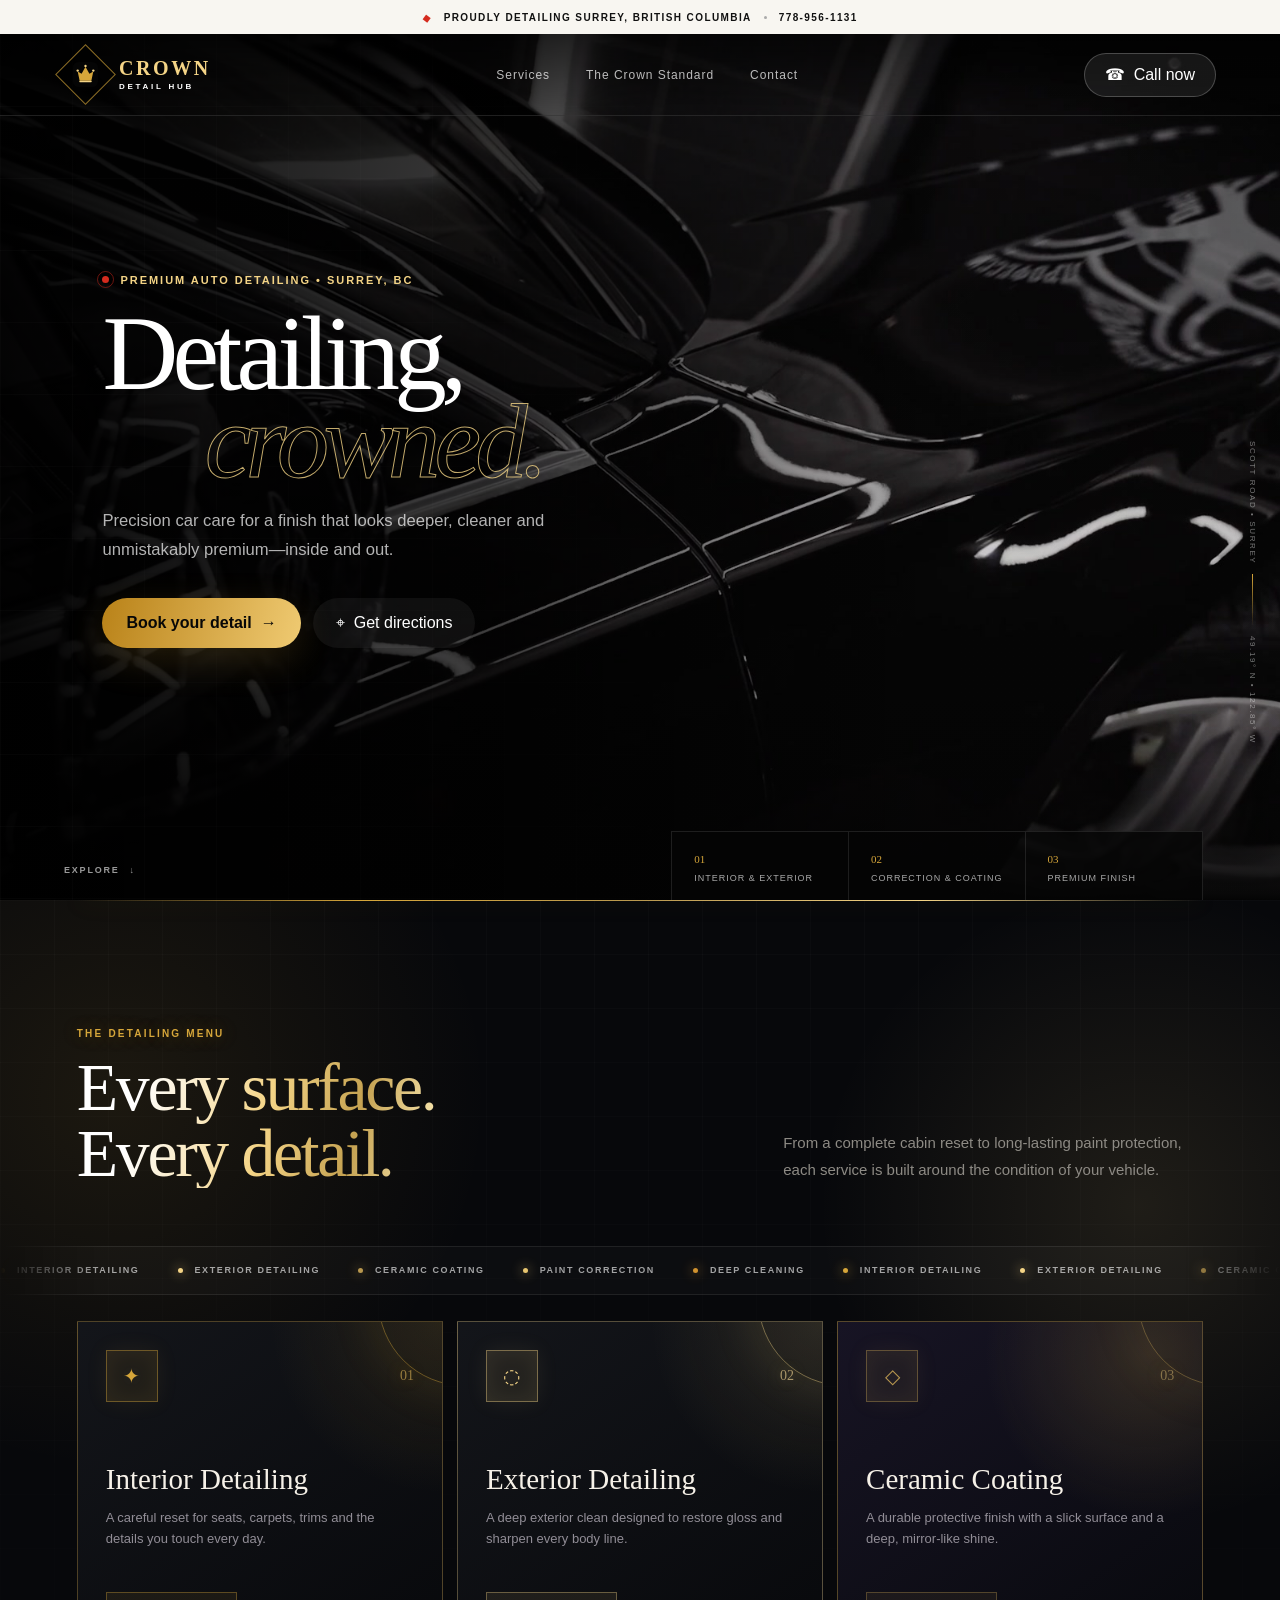
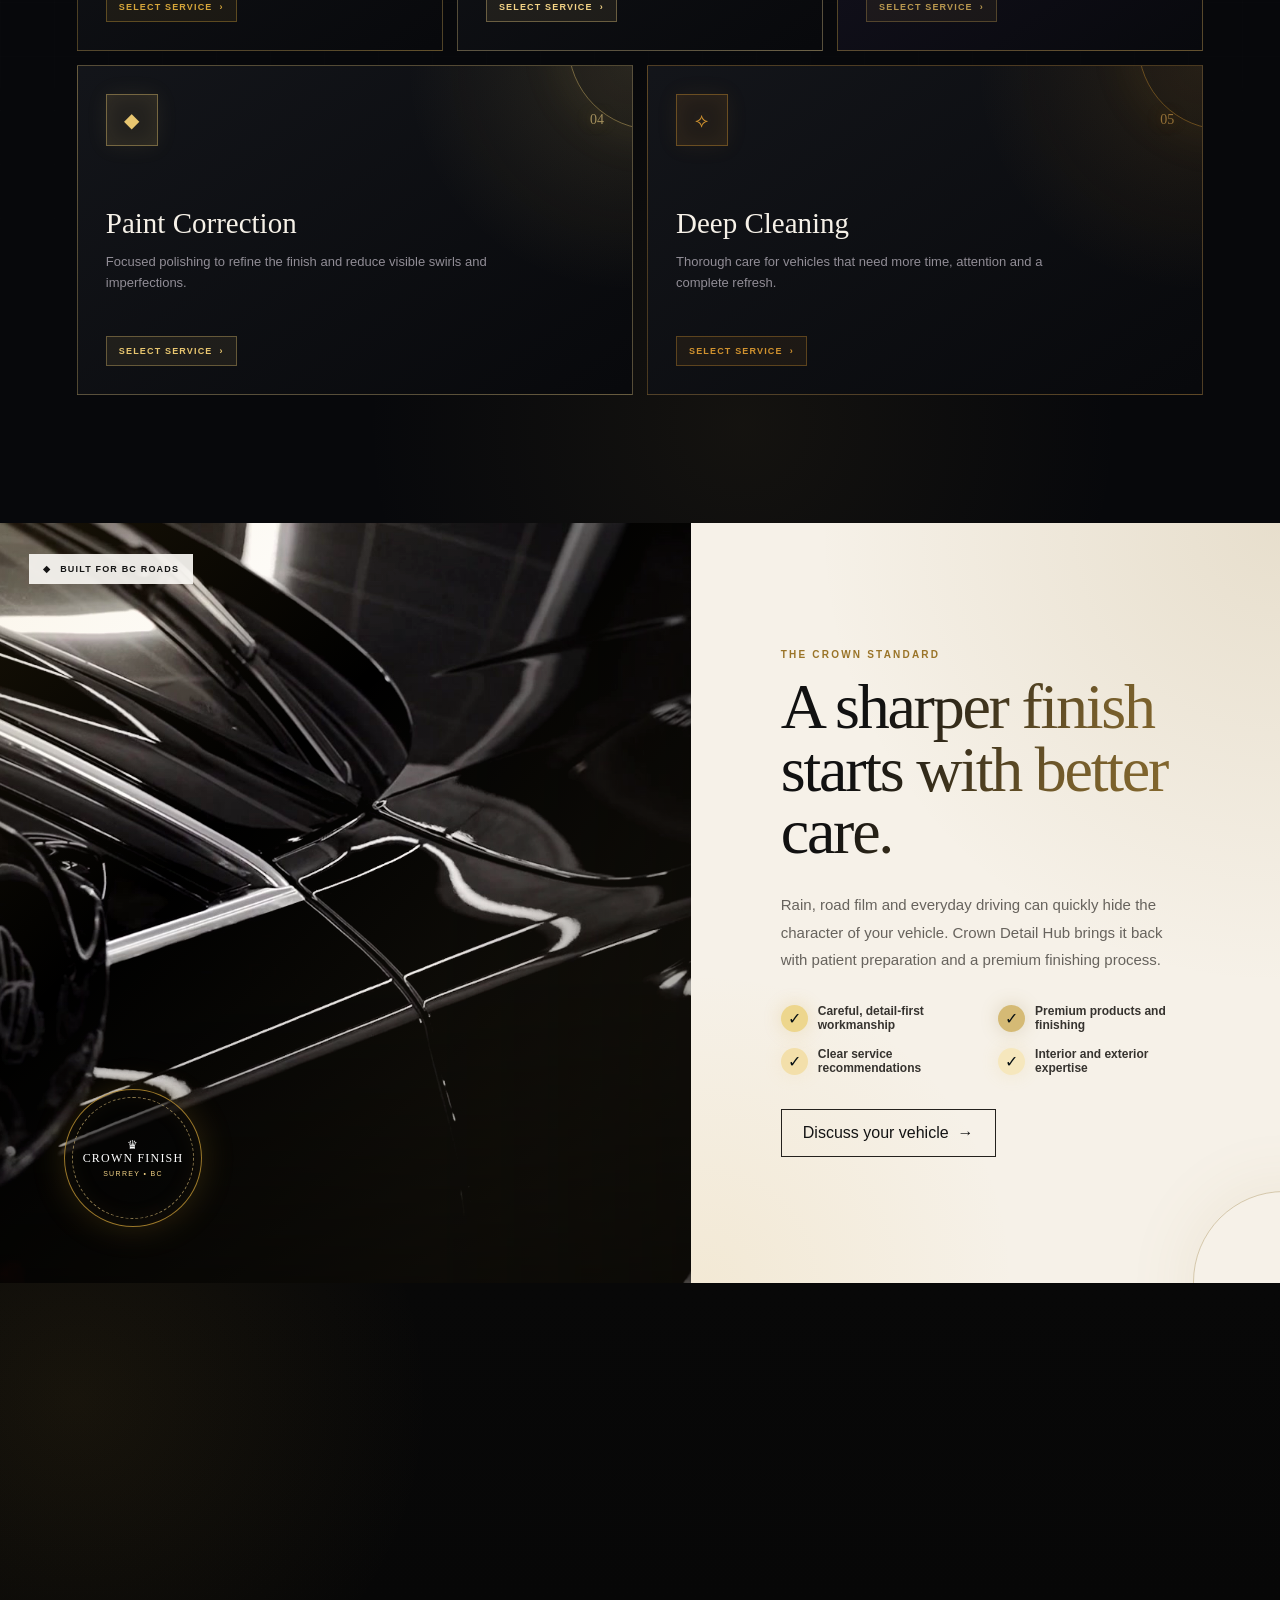
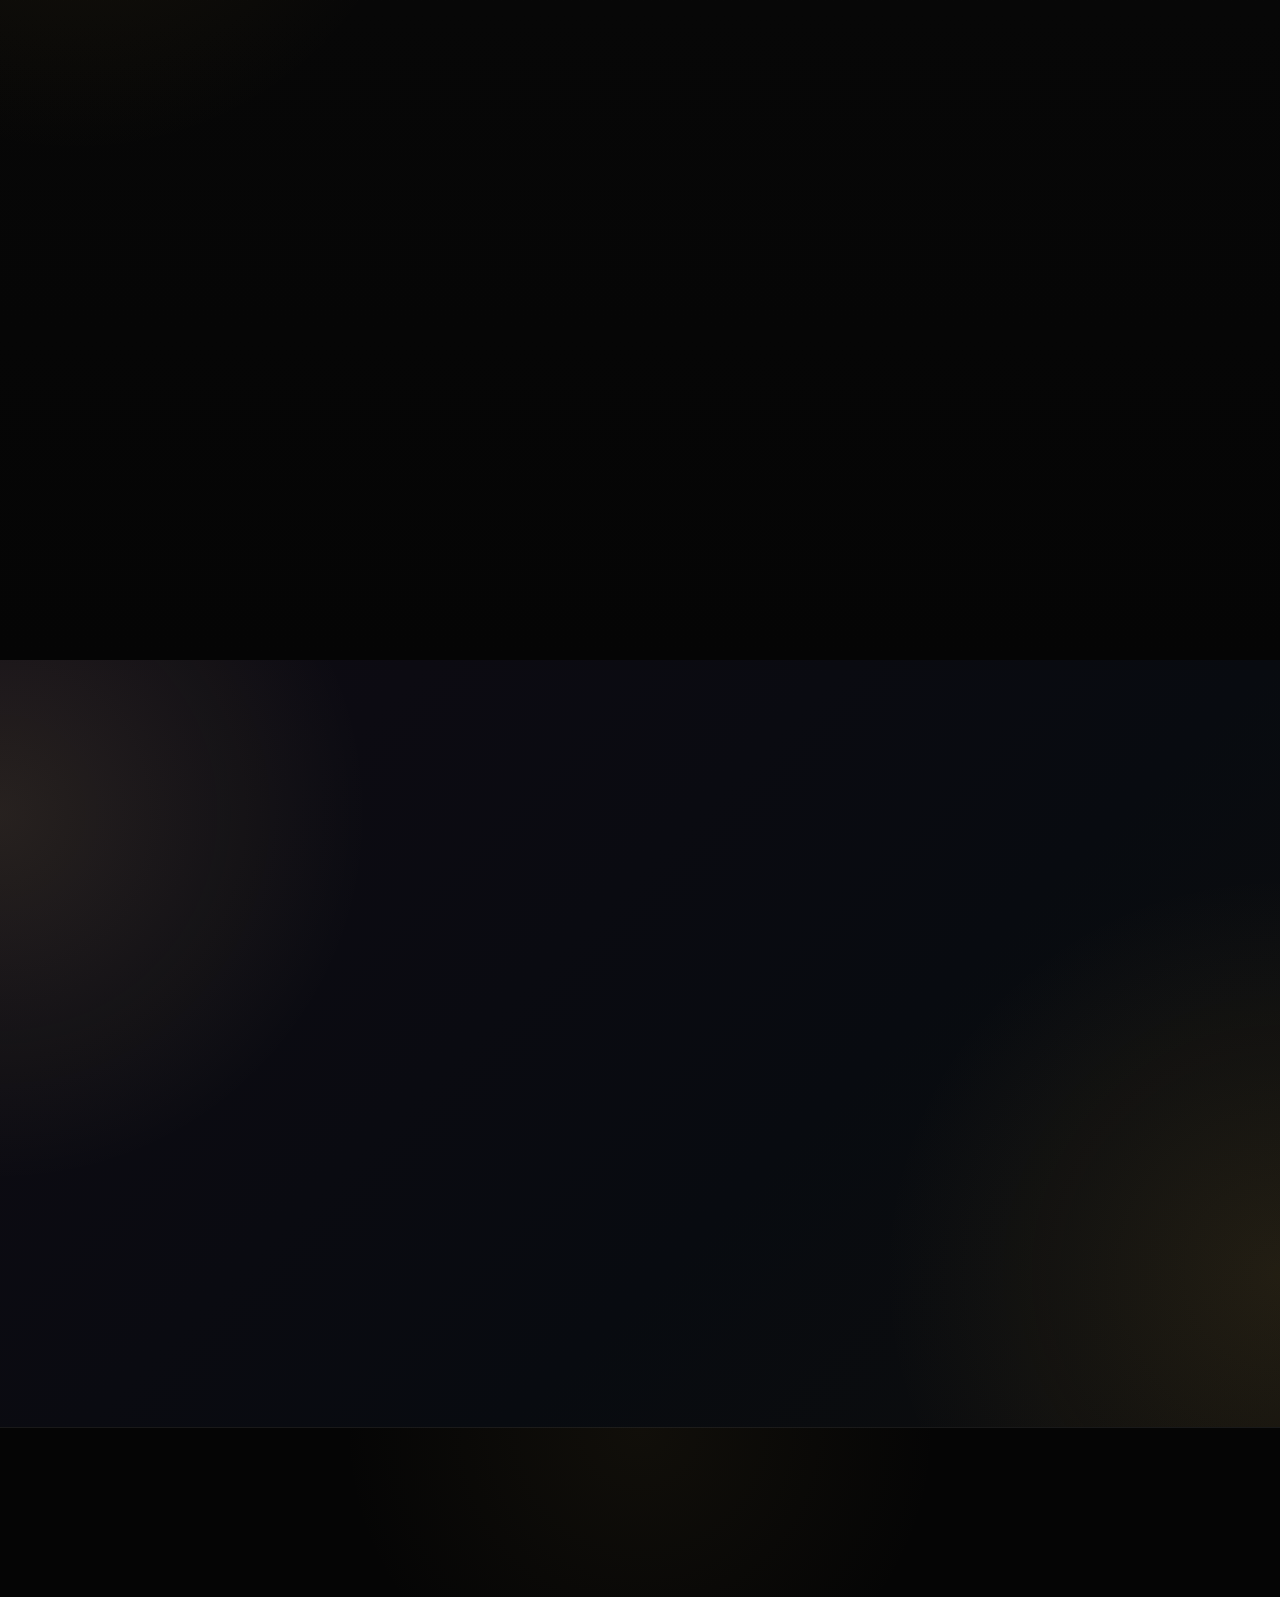
==== index.html @ adb7f976 "Add files via upload" ====
<!doctype html>
<html lang="en-CA">
  <head>
    <meta charset="UTF-8" />
    <meta name="viewport" content="width=device-width, initial-scale=1, viewport-fit=cover" />
    <meta name="theme-color" content="#050505" />
    <meta
      name="description"
      content="Premium interior and exterior detailing, ceramic coating, paint correction and deep cleaning at Crown Detail Hub in Surrey, British Columbia."
    />
    <title>Crown Detail Hub | Premium Auto Detailing in Surrey, BC</title>
    <link rel="icon" href="assets/favicon.svg" type="image/svg+xml" />
    <link rel="stylesheet" href="styles.css" />
  </head>
  <body>
    <main id="top" class="site-shell">
      <div class="canada-bar">
        <span class="canada-leaf" aria-hidden="true">◆</span>
        <p>Proudly detailing Surrey, British Columbia</p>
        <span class="bar-dot"></span>
        <a href="tel:+17789561131">778-956-1131</a>
      </div>

      <header class="site-header">
        <a class="brand" href="#top" aria-label="Crown Detail Hub home">
          <span class="brand-mark">
            <img src="assets/favicon.svg" alt="" />
          </span>
          <span class="brand-copy">
            <strong>Crown</strong>
            <small>Detail Hub</small>
          </span>
        </a>

        <nav class="desktop-nav" aria-label="Main navigation">
          <a href="#services">Services</a>
          <a href="#standard">The Crown Standard</a>
          <a href="#contact">Contact</a>
        </nav>

        <nav class="mobile-nav" aria-label="Mobile navigation">
          <a href="#services">Services</a>
          <a href="#standard">Standard</a>
          <a href="#ceramic">Ceramic</a>
          <a href="#contact">Contact</a>
        </nav>

        <a class="button header-cta" href="tel:+17789561131">
          <span aria-hidden="true">☎</span> Call now
        </a>
      </header>

      <section class="hero" aria-labelledby="hero-title">
        <video
          class="hero-video"
          autoplay
          muted
          loop
          playsinline
          preload="metadata"
          poster="assets/crown-hero-poster.jpg"
          aria-hidden="true"
        >
          <source src="assets/crown-hero.mp4" type="video/mp4" />
        </video>
        <div class="hero-shade"></div>
        <div class="hero-sweep"></div>

        <div class="hero-content">
          <div class="hero-kicker reveal-up">
            <span class="pulse-dot"></span>
            Premium auto detailing • Surrey, BC
          </div>
          <h1 id="hero-title" class="reveal-up delay-one">
            Detailing,
            <span>crowned.</span>
          </h1>
          <p class="hero-intro reveal-up delay-two">
            Precision car care for a finish that looks deeper, cleaner and
            unmistakably premium—inside and out.
          </p>

          <div class="hero-actions reveal-up delay-three">
            <a
              class="button gold-button"
              href="https://wa.me/17789561131?text=Hi%20Crown%20Detail%20Hub%2C%20I%27d%20like%20to%20book%20an%20auto%20detailing%20service."
              target="_blank"
              rel="noreferrer"
            >
              Book your detail <span aria-hidden="true">→</span>
            </a>
            <a
              class="button glass-button"
              href="https://www.google.com/maps/search/?api=1&query=10384+Scott+Road+Surrey+BC+V3V+2Y7"
              target="_blank"
              rel="noreferrer"
            >
              <span aria-hidden="true">⌖</span> Get directions
            </a>
          </div>
        </div>

        <div class="hero-side-note" aria-hidden="true">
          <span>Scott Road • Surrey</span>
          <i></i>
          <span>49.19° N • 122.85° W</span>
        </div>

        <a class="scroll-cue" href="#services" aria-label="Explore services">
          <span>Explore</span>
          <span aria-hidden="true">↓</span>
        </a>

        <div class="hero-proof">
          <div><span>01</span><p>Interior &amp; exterior</p></div>
          <div><span>02</span><p>Correction &amp; coating</p></div>
          <div><span>03</span><p>Premium finish</p></div>
        </div>
      </section>

      <section id="services" class="services-section section-pad">
        <div class="section-heading">
          <div>
            <p class="eyebrow">The detailing menu</p>
            <h2>Every surface.<br />Every detail.</h2>
          </div>
          <p>
            From a complete cabin reset to long-lasting paint protection, each
            service is built around the condition of your vehicle.
          </p>
        </div>

        <div class="service-marquee" aria-hidden="true">
          <div class="service-marquee-track">
            <span><i></i>Interior Detailing</span>
            <span><i></i>Exterior Detailing</span>
            <span><i></i>Ceramic Coating</span>
            <span><i></i>Paint Correction</span>
            <span><i></i>Deep Cleaning</span>
            <span><i></i>Interior Detailing</span>
            <span><i></i>Exterior Detailing</span>
            <span><i></i>Ceramic Coating</span>
            <span><i></i>Paint Correction</span>
            <span><i></i>Deep Cleaning</span>
          </div>
        </div>

        <div class="services-grid">
          <article class="service-card">
            <div class="service-top">
              <span class="service-icon"><span class="icon-glyph">✦</span></span>
              <span class="service-number">01</span>
            </div>
            <div>
              <h3>Interior Detailing</h3>
              <p>A careful reset for seats, carpets, trims and the details you touch every day.</p>
            </div>
            <a href="https://wa.me/17789561131?text=Hi%20Crown%20Detail%20Hub%2C%20I%27m%20interested%20in%20Interior%20Detailing." target="_blank" rel="noreferrer">
              Select service <span aria-hidden="true">›</span>
            </a>
          </article>

          <article class="service-card">
            <div class="service-top">
              <span class="service-icon"><span class="icon-glyph">◌</span></span>
              <span class="service-number">02</span>
            </div>
            <div>
              <h3>Exterior Detailing</h3>
              <p>A deep exterior clean designed to restore gloss and sharpen every body line.</p>
            </div>
            <a href="https://wa.me/17789561131?text=Hi%20Crown%20Detail%20Hub%2C%20I%27m%20interested%20in%20Exterior%20Detailing." target="_blank" rel="noreferrer">
              Select service <span aria-hidden="true">›</span>
            </a>
          </article>

          <article class="service-card service-featured">
            <div class="service-top">
              <span class="service-icon"><span class="icon-glyph">◇</span></span>
              <span class="service-number">03</span>
            </div>
            <div>
              <h3>Ceramic Coating</h3>
              <p>A durable protective finish with a slick surface and a deep, mirror-like shine.</p>
            </div>
            <a href="https://wa.me/17789561131?text=Hi%20Crown%20Detail%20Hub%2C%20I%27m%20interested%20in%20Ceramic%20Coating." target="_blank" rel="noreferrer">
              Select service <span aria-hidden="true">›</span>
            </a>
          </article>

          <article class="service-card">
            <div class="service-top">
              <span class="service-icon"><span class="icon-glyph">◆</span></span>
              <span class="service-number">04</span>
            </div>
            <div>
              <h3>Paint Correction</h3>
              <p>Focused polishing to refine the finish and reduce visible swirls and imperfections.</p>
            </div>
            <a href="https://wa.me/17789561131?text=Hi%20Crown%20Detail%20Hub%2C%20I%27m%20interested%20in%20Paint%20Correction." target="_blank" rel="noreferrer">
              Select service <span aria-hidden="true">›</span>
            </a>
          </article>

          <article class="service-card">
            <div class="service-top">
              <span class="service-icon"><span class="icon-glyph">⟡</span></span>
              <span class="service-number">05</span>
            </div>
            <div>
              <h3>Deep Cleaning</h3>
              <p>Thorough care for vehicles that need more time, attention and a complete refresh.</p>
            </div>
            <a href="https://wa.me/17789561131?text=Hi%20Crown%20Detail%20Hub%2C%20I%27m%20interested%20in%20Deep%20Cleaning." target="_blank" rel="noreferrer">
              Select service <span aria-hidden="true">›</span>
            </a>
          </article>
        </div>
      </section>

      <section id="standard" class="standard-section">
        <div class="standard-visual">
          <img src="assets/crown-hero-poster.jpg" alt="Glossy black vehicle under detailing studio lights" />
          <div class="standard-stamp">
            <span class="icon-glyph">♛</span>
            <span>Crown finish</span>
            <small>Surrey • BC</small>
          </div>
          <div class="bc-ribbon"><span aria-hidden="true">◆</span> Built for BC roads</div>
        </div>

        <div class="standard-copy">
          <p class="eyebrow">The Crown Standard</p>
          <h2>A sharper finish starts with better care.</h2>
          <p class="standard-lead">
            Rain, road film and everyday driving can quickly hide the character
            of your vehicle. Crown Detail Hub brings it back with patient
            preparation and a premium finishing process.
          </p>
          <div class="standard-list">
            <div><span>✓</span><p>Careful, detail-first workmanship</p></div>
            <div><span>✓</span><p>Premium products and finishing</p></div>
            <div><span>✓</span><p>Clear service recommendations</p></div>
            <div><span>✓</span><p>Interior and exterior expertise</p></div>
          </div>
          <a class="button line-button" href="tel:+17789561131">Discuss your vehicle <span aria-hidden="true">→</span></a>
        </div>
      </section>

      <section id="ceramic" class="coating-section section-pad">
        <div class="ceramic-showcase">
          <div class="ceramic-copy">
            <div class="ceramic-topline">
              <span>Paint protection system</span>
              <small>Surrey • BC</small>
            </div>
            <p class="eyebrow">Ceramic coating</p>
            <h2>Engineered shine.<span>Road-ready protection.</span></h2>
            <p class="ceramic-lead">
              A precision-applied protective layer that creates a slicker
              surface, deeper gloss and easier routine maintenance.
            </p>

            <div class="ceramic-benefits">
              <div>
                <span class="icon-glyph">◌</span>
                <span><strong>Hydrophobic</strong><small>Water-repelling surface</small></span>
              </div>
              <div>
                <span class="icon-glyph">✦</span>
                <span><strong>Deep gloss</strong><small>Sharper reflective finish</small></span>
              </div>
              <div>
                <span class="icon-glyph">◇</span>
                <span><strong>Protected</strong><small>Built for daily driving</small></span>
              </div>
            </div>

            <div class="ceramic-process" aria-label="Ceramic coating process">
              <div><span>01</span><strong>Prepare</strong></div>
              <i></i>
              <div><span>02</span><strong>Refine</strong></div>
              <i></i>
              <div><span>03</span><strong>Protect</strong></div>
            </div>

            <a
              class="button gold-button"
              href="https://wa.me/17789561131?text=Hi%20Crown%20Detail%20Hub%2C%20I%27m%20interested%20in%20Ceramic%20Coating."
              target="_blank"
              rel="noreferrer"
            >
              Protect your vehicle <span aria-hidden="true">→</span>
            </a>
          </div>

          <div class="ceramic-visual">
            <img src="assets/crown-hero-poster.jpg" alt="Black luxury car with a high-gloss detailed finish" />
            <div class="ceramic-image-shade"></div>
            <div class="ceramic-scan" aria-hidden="true"></div>
            <div class="finish-badge">
              <span class="icon-glyph">◇</span>
              <span><small>Crown finish</small><strong>Surface protected</strong></span>
            </div>
            <div class="surface-callout callout-one">
              <i></i>
              <span><small>Layer 01</small><strong>Paint refinement</strong></span>
            </div>
            <div class="surface-callout callout-two">
              <i></i>
              <span><small>Layer 02</small><strong>Ceramic barrier</strong></span>
            </div>
            <div class="finish-meter">
              <div><small>Finish profile</small><strong>Gloss • Protection • Clarity</strong></div>
              <span><i></i></span>
            </div>
          </div>
        </div>
      </section>

      <section id="contact" class="contact-section section-pad">
        <div class="contact-grid">
          <div class="contact-copy">
            <p class="eyebrow">Visit Crown Detail Hub</p>
            <h2>Your next clean starts here.</h2>
            <p>
              Tell us about your vehicle and the result you want. We’ll help
              you choose the right detailing service.
            </p>
            <div class="contact-list">
              <a href="tel:+17789561131">
                <span>☎</span>
                <div><small>Call us</small><strong>778-956-1131</strong></div>
                <b aria-hidden="true">→</b>
              </a>
              <a href="https://www.google.com/maps/search/?api=1&query=10384+Scott+Road+Surrey+BC+V3V+2Y7" target="_blank" rel="noreferrer">
                <span>⌖</span>
                <div><small>Find us</small><strong>10384 Scott Road, Surrey, BC</strong></div>
                <b aria-hidden="true">→</b>
              </a>
              <a href="https://www.instagram.com/crown.detail.hub/" target="_blank" rel="noreferrer">
                <span>@</span>
                <div><small>Follow our work</small><strong>@crown.detail.hub</strong></div>
                <b aria-hidden="true">→</b>
              </a>
            </div>
          </div>

          <a class="brand-card-wrap" href="https://www.instagram.com/crown.detail.hub/" target="_blank" rel="noreferrer" aria-label="Visit Crown Detail Hub on Instagram">
            <div class="brand-card-glow"></div>
            <img src="assets/crown-detail-hub-card.jpg" alt="Crown Detail Hub business card with services and contact information" />
            <span>Professional care • Premium results</span>
          </a>
        </div>
      </section>

      <footer>
        <div class="footer-brand">
          <span><img src="assets/favicon.svg" alt="" width="24" height="24" /></span>
          <div><strong>Crown Detail Hub</strong><small>Professional auto detailing &amp; car care</small></div>
        </div>
        <div class="footer-links">
          <a href="#services">Services</a>
          <a href="https://www.google.com/maps/search/?api=1&query=10384+Scott+Road+Surrey+BC+V3V+2Y7" target="_blank" rel="noreferrer">Directions</a>
          <a href="https://www.instagram.com/crown.detail.hub/" target="_blank" rel="noreferrer">Instagram</a>
        </div>
        <p>Surrey, British Columbia <span>•</span> Canada</p>
      </footer>

      <div class="mobile-action-bar" aria-label="Quick contact actions">
        <a class="button" href="https://www.google.com/maps/search/?api=1&query=10384+Scott+Road+Surrey+BC+V3V+2Y7" target="_blank" rel="noreferrer">⌖ Directions</a>
        <a class="button" href="tel:+17789561131">☎ Call now</a>
      </div>
    </main>
  </body>
</html>
---- styles.css ----
:root {
  --ink: #050505;
  --carbon: #111111;
  --graphite: #1a1a1a;
  --gold: #d6a63a;
  --gold-light: #f4d486;
  --ivory: #f6f1e8;
  --mist: #a8a29a;
  --canada: #d52b1e;
  --neon-cyan: #d6a63a;
  --neon-violet: #b9984f;
  --neon-pink: #f4d486;
  --neon-lime: #e8c670;
  --neon-orange: #d0922f;
  --background: #050505;
  --foreground: #f6f1e8;
  --primary: #d6a63a;
  --primary-foreground: #070707;
  --secondary: #191919;
  --secondary-foreground: #f6f1e8;
  --border: rgba(255, 255, 255, 0.12);
  --ring: #d6a63a;
  --radius: 0.8rem;
}

* { box-sizing: border-box; }
html { scroll-behavior: smooth; background: var(--ink); }
body {
  margin: 0;
  background: var(--ink);
  color: var(--ivory);
  font-family: Arial, Helvetica, sans-serif;
  overflow-x: hidden;
  touch-action: pan-y;
}
a { color: inherit; text-decoration: none; }
button, a { -webkit-tap-highlight-color: transparent; }
img { display: block; max-width: 100%; }
::selection { background: var(--gold); color: var(--ink); }
.button {
  min-height: 44px;
  display: inline-flex;
  align-items: center;
  justify-content: center;
  gap: 9px;
  padding: 0 19px;
  border: 0;
  font: inherit;
  cursor: pointer;
  transition: transform .25s ease, background .25s ease, color .25s ease;
}
.brand-mark img { width: 25px; height: 25px; transform: rotate(-45deg); }
.icon-glyph { font-family: Georgia, serif; font-size: 20px; line-height: 1; }
.service-icon .icon-glyph { color: inherit; }
.ceramic-benefits > div > .icon-glyph {
  flex: 0 0 17px;
  width: 17px;
  display: block;
  color: var(--gold);
}
.finish-badge > .icon-glyph {
  display: block;
  color: var(--gold);
  font-size: 21px;
}
.contact-list > a > b {
  width: 17px;
  color: #56524c;
  font-size: 16px;
  font-weight: 400;
}

.site-shell { min-height: 100vh; background: var(--ink); }
.canada-bar {
  height: 34px;
  display: flex;
  align-items: center;
  justify-content: center;
  gap: 12px;
  padding: 0 20px;
  background: #f8f6f1;
  color: #111;
  font-size: 10px;
  font-weight: 700;
  letter-spacing: .14em;
  text-transform: uppercase;
  position: relative;
  z-index: 30;
}
.canada-bar p { margin: 0; }
.canada-bar a { transition: color .25s ease; }
.canada-bar a:hover { color: var(--canada); }
.canada-leaf { color: var(--canada); display: flex; transform: rotate(-8deg); }
.canada-leaf svg { width: 15px; height: 15px; fill: currentColor; }
.bar-dot { width: 3px; height: 3px; border-radius: 50%; background: #aaa; }

.site-header {
  height: 82px;
  position: absolute;
  z-index: 25;
  left: 0;
  right: 0;
  top: 34px;
  display: flex;
  align-items: center;
  justify-content: space-between;
  padding: 0 clamp(24px, 5vw, 78px);
  border-bottom: 1px solid rgba(255,255,255,.12);
  background: linear-gradient(to bottom, rgba(0,0,0,.55), transparent);
}
.brand { display: flex; align-items: center; gap: 12px; }
.brand-mark {
  width: 43px;
  height: 43px;
  display: grid;
  place-items: center;
  border: 1px solid rgba(214,166,58,.65);
  transform: rotate(45deg);
  background: rgba(0,0,0,.45);
}
.brand-mark svg { width: 24px; color: var(--gold); transform: rotate(-45deg); }
.brand-copy { display: flex; flex-direction: column; line-height: 1; text-transform: uppercase; }
.brand-copy strong { font-family: Georgia, serif; color: var(--gold-light); font-size: 20px; letter-spacing: .13em; }
.brand-copy small { margin-top: 5px; color: #fff; font-size: 8px; font-weight: 700; letter-spacing: .34em; }
.desktop-nav { display: flex; align-items: center; gap: 36px; }
.desktop-nav a { color: rgba(255,255,255,.72); font-size: 12px; letter-spacing: .08em; transition: color .25s ease; }
.desktop-nav a:hover { color: var(--gold-light); }
.mobile-nav { display: none; }
.header-cta {
  height: 42px !important;
  border-radius: 999px !important;
  padding: 0 20px !important;
  background: rgba(255,255,255,.08) !important;
  color: #fff !important;
  border: 1px solid rgba(255,255,255,.22) !important;
  backdrop-filter: blur(12px);
}
.header-cta:hover { background: var(--gold) !important; color: #070707 !important; border-color: var(--gold) !important; }

.hero {
  min-height: calc(100svh - 34px);
  position: relative;
  display: flex;
  align-items: center;
  overflow: hidden;
  isolation: isolate;
}
.hero-video {
  position: absolute;
  inset: 0;
  z-index: -5;
  width: 100%;
  height: 100%;
  object-fit: cover;
  object-position: center;
  animation: heroZoom 14s ease-in-out infinite alternate;
}
.hero-shade {
  position: absolute;
  inset: 0;
  z-index: -4;
  background:
    linear-gradient(90deg, rgba(0,0,0,.96) 0%, rgba(0,0,0,.72) 38%, rgba(0,0,0,.16) 75%),
    linear-gradient(0deg, #050505 0%, transparent 25%, rgba(0,0,0,.24) 100%);
}
.hero-sweep {
  position: absolute;
  z-index: -3;
  top: -20%;
  left: -22%;
  height: 145%;
  width: 18%;
  transform: rotate(13deg);
  background: linear-gradient(90deg, transparent, rgba(244,212,134,.18), transparent);
  filter: blur(20px);
  animation: lightSweep 8s ease-in-out infinite;
}
.hero::after {
  content: "";
  position: absolute;
  inset: 0;
  pointer-events: none;
  background-image: linear-gradient(rgba(255,255,255,.025) 1px, transparent 1px), linear-gradient(90deg, rgba(255,255,255,.025) 1px, transparent 1px);
  background-size: 72px 72px;
  mask-image: linear-gradient(to right, rgba(0,0,0,.8), transparent 72%);
}
.hero-content {
  position: relative;
  z-index: 2;
  width: min(760px, 88vw);
  margin-left: clamp(24px, 8vw, 130px);
  padding: 138px 0 150px;
}
.hero-kicker {
  display: flex;
  align-items: center;
  gap: 11px;
  color: var(--gold-light);
  font-size: 11px;
  font-weight: 800;
  letter-spacing: .18em;
  text-transform: uppercase;
}
.pulse-dot { position: relative; width: 7px; height: 7px; background: var(--canada); border-radius: 50%; }
.pulse-dot::after { content: ""; position: absolute; inset: -5px; border: 1px solid rgba(213,43,30,.5); border-radius: 50%; animation: pulse 2s infinite; }
.hero h1 {
  margin: 24px 0 20px;
  max-width: 710px;
  color: #fff;
  font-family: Georgia, "Times New Roman", serif;
  font-size: clamp(64px, 8.2vw, 132px);
  font-weight: 400;
  line-height: .84;
  letter-spacing: -.055em;
}
.hero h1 span { display: block; color: transparent; -webkit-text-stroke: 1px rgba(244,212,134,.8); font-style: italic; padding-left: clamp(26px, 8vw, 118px); }
.hero-intro { max-width: 530px; margin: 0; color: rgba(255,255,255,.7); font-size: clamp(15px, 1.3vw, 18px); line-height: 1.75; }
.hero-actions { display: flex; align-items: center; gap: 12px; margin-top: 34px; }
.gold-button {
  min-height: 50px !important;
  border-radius: 999px !important;
  padding: 0 24px !important;
  background: linear-gradient(105deg, #b98218, #f0cb73 52%, #b98218) !important;
  background-size: 200% 100% !important;
  color: #070707 !important;
  font-weight: 800 !important;
  box-shadow: 0 12px 38px rgba(214,166,58,.17) !important;
  animation: goldFlow 5s linear infinite;
}
.gold-button:hover { transform: translateY(-2px); box-shadow: 0 16px 45px rgba(214,166,58,.28) !important; }
.glass-button {
  min-height: 50px !important;
  border-radius: 999px !important;
  padding: 0 23px !important;
  background: rgba(255,255,255,.055) !important;
  border-color: rgba(255,255,255,.25) !important;
  color: #fff !important;
  backdrop-filter: blur(12px);
}
.glass-button:hover { background: rgba(255,255,255,.13) !important; }
.hero-side-note {
  position: absolute;
  right: 23px;
  top: 47%;
  z-index: 3;
  display: flex;
  align-items: center;
  gap: 10px;
  color: rgba(255,255,255,.45);
  font-size: 8px;
  letter-spacing: .2em;
  text-transform: uppercase;
  writing-mode: vertical-rl;
}
.hero-side-note i { width: 1px; height: 52px; background: linear-gradient(var(--gold), transparent); }
.scroll-cue {
  position: absolute;
  z-index: 4;
  bottom: 25px;
  left: clamp(24px, 5vw, 78px);
  display: flex;
  align-items: center;
  gap: 10px;
  color: rgba(255,255,255,.6);
  font-size: 9px;
  font-weight: 700;
  letter-spacing: .2em;
  text-transform: uppercase;
}
.scroll-cue svg { width: 15px; color: var(--gold); animation: bounce 1.8s infinite; }
.hero-proof {
  position: absolute;
  z-index: 3;
  right: clamp(46px, 6vw, 92px);
  bottom: 0;
  display: grid;
  grid-template-columns: repeat(3, minmax(145px, 1fr));
  background: rgba(5,5,5,.82);
  border: 1px solid rgba(255,255,255,.1);
  border-bottom: 0;
  backdrop-filter: blur(20px);
}
.hero-proof div { padding: 17px 22px; border-right: 1px solid rgba(255,255,255,.1); }
.hero-proof div:last-child { border: 0; }
.hero-proof span { color: var(--gold); font-family: Georgia, serif; font-size: 11px; }
.hero-proof p { margin: 6px 0 0; color: rgba(255,255,255,.65); font-size: 9px; letter-spacing: .11em; text-transform: uppercase; }
.reveal-up { animation: revealUp .85s both; }
.delay-one { animation-delay: .12s; }
.delay-two { animation-delay: .25s; }
.delay-three { animation-delay: .38s; }

.section-pad { padding: clamp(86px, 10vw, 150px) clamp(24px, 6vw, 96px); }
.services-section {
  background:
    radial-gradient(circle at 9% 16%, rgba(214,166,58,.1), transparent 24%),
    radial-gradient(circle at 89% 25%, rgba(244,212,134,.1), transparent 22%),
    radial-gradient(circle at 58% 92%, rgba(154,126,62,.09), transparent 28%),
    #07080b;
  position: relative;
  overflow: hidden;
}
.services-section::before {
  content: "";
  position: absolute;
  inset: 0;
  pointer-events: none;
  background-image:
    linear-gradient(rgba(255,255,255,.018) 1px, transparent 1px),
    linear-gradient(90deg, rgba(255,255,255,.018) 1px, transparent 1px);
  background-size: 54px 54px;
  mask-image: linear-gradient(to bottom, #000, transparent 92%);
}
.services-section::after {
  content: "";
  position: absolute;
  top: 0;
  left: 6vw;
  right: 6vw;
  height: 1px;
  background: linear-gradient(90deg, transparent, var(--neon-cyan), var(--neon-violet), var(--neon-pink), transparent);
  box-shadow: 0 0 22px rgba(214,166,58,.35);
}
.section-heading { display: flex; align-items: end; justify-content: space-between; gap: 50px; margin-bottom: 58px; }
.eyebrow { margin: 0 0 16px; color: var(--gold); font-size: 10px; font-weight: 800; letter-spacing: .22em; text-transform: uppercase; }
.section-heading h2, .standard-copy h2, .ceramic-copy h2, .contact-copy h2 {
  margin: 0;
  max-width: 720px;
  font-family: Georgia, "Times New Roman", serif;
  font-size: clamp(42px, 5.3vw, 78px);
  font-weight: 400;
  line-height: .98;
  letter-spacing: -.035em;
}
.section-heading > p { max-width: 420px; margin: 0 0 5px; color: #8d8a84; font-size: 15px; line-height: 1.75; }
.services-section .section-heading h2 {
  background: linear-gradient(104deg, #fff 18%, #f4d486 52%, #c5a251 76%, #fff0bd);
  background-clip: text;
  -webkit-background-clip: text;
  color: transparent;
}
.services-section .eyebrow { color: var(--neon-cyan); text-shadow: 0 0 18px rgba(214,166,58,.38); }
.service-marquee {
  position: relative;
  z-index: 2;
  width: calc(100% + 12vw);
  margin: 0 -6vw 26px;
  overflow: hidden;
  border-block: 1px solid rgba(255,255,255,.08);
  background: rgba(255,255,255,.025);
  mask-image: linear-gradient(90deg, transparent, #000 8%, #000 92%, transparent);
}
.service-marquee-track {
  width: max-content;
  min-width: 200%;
  height: 47px;
  display: flex;
  align-items: center;
  gap: 38px;
  animation: serviceRun 25s linear infinite;
}
.service-marquee span {
  display: flex;
  align-items: center;
  gap: 12px;
  color: rgba(255,255,255,.62);
  font-size: 9px;
  font-weight: 800;
  letter-spacing: .18em;
  text-transform: uppercase;
  white-space: nowrap;
}
.service-marquee i {
  width: 5px;
  height: 5px;
  border-radius: 50%;
  background: var(--neon-cyan);
  box-shadow: 0 0 12px var(--neon-cyan);
}
.service-marquee span:nth-child(5n + 2) i { background: var(--neon-pink); box-shadow: 0 0 12px var(--neon-pink); }
.service-marquee span:nth-child(5n + 3) i { background: var(--neon-violet); box-shadow: 0 0 12px var(--neon-violet); }
.service-marquee span:nth-child(5n + 4) i { background: var(--neon-lime); box-shadow: 0 0 12px var(--neon-lime); }
.service-marquee span:nth-child(5n + 5) i { background: var(--neon-orange); box-shadow: 0 0 12px var(--neon-orange); }
.services-grid { position: relative; z-index: 2; display: grid; grid-template-columns: repeat(6, 1fr); gap: 14px; }
.service-card {
  --card-neon: var(--neon-cyan);
  grid-column: span 2;
  min-height: 330px;
  padding: 28px;
  display: flex;
  flex-direction: column;
  justify-content: space-between;
  background:
    radial-gradient(circle at 100% 0%, color-mix(in srgb, var(--card-neon) 13%, transparent), transparent 35%),
    linear-gradient(145deg, rgba(20,22,27,.96), rgba(8,9,12,.98));
  border: 1px solid color-mix(in srgb, var(--card-neon) 28%, rgba(255,255,255,.06));
  position: relative;
  overflow: hidden;
  isolation: isolate;
  transition: transform .38s cubic-bezier(.2,.8,.2,1), border-color .35s ease, box-shadow .35s ease;
}
.service-card:nth-child(2) { --card-neon: var(--neon-pink); }
.service-card:nth-child(3) { --card-neon: var(--neon-violet); }
.service-card:nth-child(4) { --card-neon: var(--neon-lime); }
.service-card:nth-child(5) { --card-neon: var(--neon-orange); }
.service-card:nth-child(4), .service-card:nth-child(5) { grid-column: span 3; }
.service-card::before {
  content: "";
  position: absolute;
  z-index: -1;
  top: -85%;
  left: -25%;
  width: 24%;
  height: 250%;
  transform: rotate(18deg);
  background: linear-gradient(90deg, transparent, color-mix(in srgb, var(--card-neon) 28%, transparent), transparent);
  filter: blur(12px);
  opacity: 0;
}
.service-card::after {
  content: "";
  position: absolute;
  z-index: -1;
  width: 170px;
  height: 170px;
  right: -108px;
  top: -108px;
  border: 1px solid color-mix(in srgb, var(--card-neon) 42%, transparent);
  border-radius: 50%;
  box-shadow: 0 0 55px color-mix(in srgb, var(--card-neon) 10%, transparent);
  transition: transform .55s ease;
}
.service-card:hover {
  transform: translateY(-9px) scale(1.012);
  border-color: color-mix(in srgb, var(--card-neon) 65%, white 8%);
  box-shadow: 0 18px 60px rgba(0,0,0,.45), 0 0 34px color-mix(in srgb, var(--card-neon) 13%, transparent);
}
.service-card:hover::before { opacity: 1; animation: cardScan 1.15s ease both; }
.service-card:hover::after { transform: scale(1.78); }
.service-card:focus-within {
  outline: 2px solid var(--card-neon);
  outline-offset: 3px;
  box-shadow: 0 0 30px color-mix(in srgb, var(--card-neon) 22%, transparent);
}
.service-featured {
  background:
    radial-gradient(circle at 85% 10%, rgba(154,126,62,.25), transparent 38%),
    linear-gradient(145deg, #171424, #08090d);
  border-color: rgba(154,126,62,.52);
}
.service-top { display: flex; align-items: center; justify-content: space-between; }
.service-icon {
  width: 52px;
  height: 52px;
  display: grid;
  place-items: center;
  color: var(--card-neon);
  border: 1px solid color-mix(in srgb, var(--card-neon) 42%, transparent);
  background: color-mix(in srgb, var(--card-neon) 8%, transparent);
  box-shadow: inset 0 0 20px color-mix(in srgb, var(--card-neon) 8%, transparent), 0 0 22px color-mix(in srgb, var(--card-neon) 8%, transparent);
  transition: transform .35s ease, box-shadow .35s ease;
}
.service-card:hover .service-icon {
  transform: rotate(-7deg) scale(1.08);
  box-shadow: inset 0 0 22px color-mix(in srgb, var(--card-neon) 14%, transparent), 0 0 28px color-mix(in srgb, var(--card-neon) 24%, transparent);
}
.service-icon svg { width: 21px; }
.service-number {
  color: color-mix(in srgb, var(--card-neon) 58%, #414141);
  font-family: Georgia, serif;
  font-size: 14px;
  text-shadow: 0 0 16px color-mix(in srgb, var(--card-neon) 35%, transparent);
}
.service-card h3 { margin: 44px 0 11px; font-family: Georgia, serif; font-size: 29px; font-weight: 400; }
.service-card p { margin: 0; max-width: 400px; color: #918d96; font-size: 13px; line-height: 1.65; }
.service-card > a {
  margin-top: 26px;
  display: flex;
  align-items: center;
  gap: 7px;
  width: max-content;
  padding: 9px 12px;
  border: 1px solid color-mix(in srgb, var(--card-neon) 35%, transparent);
  background: color-mix(in srgb, var(--card-neon) 8%, transparent);
  color: var(--card-neon);
  font-size: 9px;
  font-weight: 800;
  letter-spacing: .13em;
  text-transform: uppercase;
  transition: background .25s ease, color .25s ease, box-shadow .25s ease;
}
.service-card > a::before { content: ""; position: absolute; inset: 0; cursor: pointer; }
.service-card > a:hover {
  background: var(--card-neon);
  color: #06070a;
  box-shadow: 0 0 24px color-mix(in srgb, var(--card-neon) 30%, transparent);
}
.service-card > a svg { width: 14px; transition: transform .2s ease; }
.service-card > a:hover svg { transform: translateX(4px); }

.standard-section {
  min-height: 760px;
  display: grid;
  grid-template-columns: 1.08fr .92fr;
  background:
    radial-gradient(circle at 100% 0%, rgba(154,126,62,.16), transparent 31%),
    radial-gradient(circle at 55% 100%, rgba(214,166,58,.11), transparent 30%),
    var(--ivory);
  color: #111;
}
.standard-visual { min-height: 700px; position: relative; overflow: hidden; }
.standard-visual::after {
  content: "";
  position: absolute;
  inset: 0;
  background:
    linear-gradient(90deg, transparent 60%, rgba(0,0,0,.32)),
    linear-gradient(0deg, rgba(0,0,0,.46), transparent 42%),
    linear-gradient(135deg, rgba(214,166,58,.11), transparent 36%, rgba(244,212,134,.13));
  mix-blend-mode: screen;
}
.standard-visual img { width: 100%; height: 100%; object-fit: cover; transform: scale(1.07); filter: contrast(1.1) saturate(.85); }
.standard-stamp { position: absolute; z-index: 2; left: clamp(22px, 5vw, 70px); bottom: 56px; width: 138px; height: 138px; border-radius: 50%; border: 1px solid rgba(214,166,58,.72); display: flex; align-items: center; justify-content: center; flex-direction: column; background: rgba(5,5,5,.48); backdrop-filter: blur(13px); color: #fff; text-transform: uppercase; box-shadow: 0 0 34px rgba(214,166,58,.18), inset 0 0 26px rgba(154,126,62,.12); }
.standard-stamp::before { content: ""; position: absolute; inset: 7px; border: 1px dashed rgba(244,212,134,.55); border-radius: inherit; animation: rotate 18s linear infinite; }
.standard-stamp svg { width: 28px; color: var(--gold-light); margin-bottom: 8px; }
.standard-stamp span { font-family: Georgia, serif; font-size: 12px; letter-spacing: .1em; }
.standard-stamp small { margin-top: 4px; color: var(--gold-light); font-size: 7px; letter-spacing: .19em; }
.bc-ribbon { position: absolute; z-index: 3; top: 31px; left: 29px; display: flex; align-items: center; gap: 9px; padding: 10px 14px; background: rgba(248,246,241,.93); color: #151515; font-size: 9px; font-weight: 800; letter-spacing: .13em; text-transform: uppercase; }
.bc-ribbon svg { width: 15px; color: var(--canada); fill: currentColor; transform: rotate(-10deg); }
.standard-copy { padding: clamp(70px, 9vw, 140px) clamp(32px, 7vw, 110px); display: flex; justify-content: center; flex-direction: column; position: relative; overflow: hidden; }
.standard-copy::after {
  content: "";
  position: absolute;
  width: 180px;
  height: 180px;
  right: -95px;
  bottom: -90px;
  border: 1px solid rgba(154,126,62,.36);
  border-radius: 50%;
  box-shadow: 0 0 70px rgba(154,126,62,.1);
}
.standard-copy h2 { max-width: 580px; font-size: clamp(44px, 5vw, 72px); }
.standard-copy h2 {
  background: linear-gradient(115deg, #111 24%, #745c2b 67%, #8b6d2f);
  background-clip: text;
  -webkit-background-clip: text;
  color: transparent;
}
.standard-copy .eyebrow { color: #9a7428; }
.standard-lead { max-width: 550px; margin: 27px 0 30px; color: #67635d; font-size: 15px; line-height: 1.85; }
.standard-list { display: grid; grid-template-columns: 1fr 1fr; gap: 15px 25px; max-width: 580px; margin-bottom: 34px; }
.standard-list > div { display: flex; align-items: center; gap: 10px; }
.standard-list span { flex: 0 0 27px; width: 27px; height: 27px; display: grid; place-items: center; color: #071014; background: #edd68d; border-radius: 50%; box-shadow: 0 0 18px rgba(214,166,58,.25); }
.standard-list > div:nth-child(2) span { background: #d5ba75; box-shadow: 0 0 18px rgba(154,126,62,.25); }
.standard-list > div:nth-child(3) span { background: #f3dfaa; box-shadow: 0 0 18px rgba(244,212,134,.2); }
.standard-list > div:nth-child(4) span { background: #f6e7bd; box-shadow: 0 0 18px rgba(232,198,112,.2); }
.standard-list svg { width: 13px; }
.standard-list p { margin: 0; color: #36332f; font-size: 12px; font-weight: 700; }
.line-button { align-self: flex-start; min-height: 48px !important; border-radius: 0 !important; padding: 0 21px !important; background: transparent !important; border: 1px solid #24211d !important; color: #141414 !important; }
.line-button:hover { background: linear-gradient(100deg, #1b1d29, #806329) !important; color: #fff !important; border-color: #9b7a32 !important; box-shadow: 0 10px 28px rgba(117,93,42,.2); }

.coating-section {
  background:
    radial-gradient(circle at 6% 12%, rgba(214,166,58,.08), transparent 24%),
    linear-gradient(180deg, #080808, #050505);
}
.ceramic-showcase {
  min-height: 680px;
  display: grid;
  grid-template-columns: .92fr 1.08fr;
  position: relative;
  overflow: hidden;
  background: #0b0b0b;
  border: 1px solid rgba(214,166,58,.28);
  box-shadow: 0 28px 70px rgba(0,0,0,.35);
}
.ceramic-showcase::before {
  content: "";
  position: absolute;
  z-index: 5;
  inset: 14px;
  pointer-events: none;
  border: 1px solid rgba(255,255,255,.045);
}
.ceramic-copy {
  position: relative;
  z-index: 4;
  display: flex;
  flex-direction: column;
  justify-content: center;
  padding: clamp(54px, 6vw, 88px);
  background:
    linear-gradient(90deg, rgba(11,11,11,1) 0%, rgba(11,11,11,.98) 76%, rgba(11,11,11,.65) 100%);
}
.ceramic-copy::before {
  content: "CERAMIC";
  position: absolute;
  left: clamp(20px, 4vw, 58px);
  bottom: -19px;
  color: transparent;
  -webkit-text-stroke: 1px rgba(214,166,58,.09);
  font-family: Georgia, serif;
  font-size: clamp(72px, 10vw, 150px);
  letter-spacing: -.06em;
  pointer-events: none;
}
.ceramic-topline {
  display: flex;
  align-items: center;
  justify-content: space-between;
  gap: 20px;
  margin-bottom: 38px;
  padding-bottom: 12px;
  border-bottom: 1px solid rgba(255,255,255,.08);
  color: #77736a;
  font-size: 8px;
  font-weight: 800;
  letter-spacing: .18em;
  text-transform: uppercase;
}
.ceramic-topline span { color: var(--gold); }
.ceramic-topline small { font-size: inherit; }
.ceramic-copy .eyebrow { margin-bottom: 13px; color: var(--gold-light); }
.ceramic-copy h2 {
  margin: 0;
  color: #f8f4eb;
  font-family: Georgia, "Times New Roman", serif;
  font-size: clamp(47px, 5.2vw, 78px);
  font-weight: 400;
  line-height: .94;
  letter-spacing: -.045em;
}
.ceramic-copy h2 span {
  display: block;
  margin-top: 7px;
  color: var(--gold);
  font-size: .67em;
  font-style: italic;
}
.ceramic-lead {
  max-width: 540px;
  margin: 24px 0 28px;
  color: #8e8a82;
  font-size: 14px;
  line-height: 1.72;
}
.ceramic-benefits {
  display: grid;
  grid-template-columns: repeat(3, 1fr);
  gap: 8px;
  margin-bottom: 28px;
}
.ceramic-benefits > div {
  min-height: 87px;
  padding: 15px 12px;
  display: flex;
  align-items: flex-start;
  gap: 10px;
  background: #121212;
  border: 1px solid rgba(255,255,255,.07);
  transition: border-color .25s ease, transform .25s ease;
}
.ceramic-benefits > div:hover { border-color: rgba(214,166,58,.4); transform: translateY(-2px); }
.ceramic-benefits svg { flex: 0 0 17px; width: 17px; color: var(--gold); }
.ceramic-benefits span { display: flex; flex-direction: column; gap: 5px; }
.ceramic-benefits strong { color: #e9e4da; font-size: 10px; letter-spacing: .03em; }
.ceramic-benefits small { color: #66635d; font-size: 8px; line-height: 1.35; }
.ceramic-process {
  display: flex;
  align-items: center;
  gap: 10px;
  margin: 0 0 30px;
}
.ceramic-process > div { display: flex; align-items: center; gap: 7px; }
.ceramic-process span { color: var(--gold); font-family: Georgia, serif; font-size: 11px; }
.ceramic-process strong { color: #79756d; font-size: 8px; letter-spacing: .12em; text-transform: uppercase; }
.ceramic-process > i { width: 28px; height: 1px; background: linear-gradient(90deg, rgba(214,166,58,.5), rgba(214,166,58,.08)); }
.ceramic-copy .gold-button { align-self: flex-start; position: relative; z-index: 2; }

.ceramic-visual {
  min-height: 680px;
  position: relative;
  overflow: hidden;
  background: #050505;
}
.ceramic-visual > img {
  width: 100%;
  height: 100%;
  object-fit: cover;
  object-position: 59% center;
  transform: scale(1.05);
}
.ceramic-image-shade {
  position: absolute;
  inset: 0;
  background:
    linear-gradient(90deg, #0b0b0b 0%, rgba(11,11,11,.52) 20%, transparent 52%),
    linear-gradient(0deg, rgba(0,0,0,.73), transparent 48%),
    linear-gradient(135deg, transparent 55%, rgba(214,166,58,.12));
}
.ceramic-scan {
  position: absolute;
  top: 0;
  bottom: 0;
  left: 22%;
  width: 1px;
  background: linear-gradient(transparent, rgba(244,212,134,.85) 30%, var(--gold) 70%, transparent);
  box-shadow: 0 0 20px rgba(214,166,58,.45);
  animation: ceramicScan 6s ease-in-out infinite alternate;
}
.ceramic-scan::before {
  content: "";
  position: absolute;
  top: 50%;
  left: -4px;
  width: 9px;
  height: 9px;
  border-radius: 50%;
  background: var(--gold-light);
  box-shadow: 0 0 18px var(--gold);
}
.finish-badge {
  position: absolute;
  top: 38px;
  right: 37px;
  display: flex;
  align-items: center;
  gap: 11px;
  padding: 12px 14px;
  background: rgba(5,5,5,.87);
  border: 1px solid rgba(214,166,58,.38);
}
.finish-badge svg { width: 21px; color: var(--gold); }
.finish-badge span { display: flex; flex-direction: column; gap: 3px; }
.finish-badge small { color: #777168; font-size: 7px; letter-spacing: .13em; text-transform: uppercase; }
.finish-badge strong { color: #eee8dc; font-size: 9px; letter-spacing: .06em; text-transform: uppercase; }
.surface-callout {
  position: absolute;
  display: flex;
  align-items: center;
  color: #fff;
}
.surface-callout > i { width: 66px; height: 1px; background: linear-gradient(90deg, rgba(214,166,58,.18), var(--gold)); }
.surface-callout > i::after { content: ""; float: right; width: 5px; height: 5px; margin-top: -2px; border-radius: 50%; background: var(--gold-light); box-shadow: 0 0 11px var(--gold); }
.surface-callout span { padding: 9px 11px; display: flex; flex-direction: column; gap: 3px; background: rgba(5,5,5,.82); border-left: 1px solid rgba(214,166,58,.42); }
.surface-callout small { color: var(--gold); font-size: 6px; letter-spacing: .14em; text-transform: uppercase; }
.surface-callout strong { color: #d8d3ca; font-size: 8px; font-weight: 600; letter-spacing: .06em; text-transform: uppercase; }
.callout-one { top: 36%; left: 23%; }
.callout-two { top: 56%; right: 8%; flex-direction: row-reverse; }
.callout-two > i { background: linear-gradient(90deg, var(--gold), rgba(214,166,58,.18)); }
.callout-two > i::after { float: left; }
.callout-two span { border-left: 0; border-right: 1px solid rgba(214,166,58,.42); }
.finish-meter {
  position: absolute;
  left: 36px;
  right: 36px;
  bottom: 31px;
  padding: 15px 17px;
  display: grid;
  grid-template-columns: 1fr 150px;
  align-items: center;
  gap: 20px;
  background: rgba(5,5,5,.88);
  border: 1px solid rgba(255,255,255,.11);
}
.finish-meter > div { display: flex; flex-direction: column; gap: 4px; }
.finish-meter small { color: var(--gold); font-size: 7px; letter-spacing: .15em; text-transform: uppercase; }
.finish-meter strong { color: #c8c3ba; font-size: 8px; font-weight: 600; letter-spacing: .08em; text-transform: uppercase; }
.finish-meter > span { height: 3px; background: #2b2925; overflow: hidden; }
.finish-meter > span i { display: block; width: 88%; height: 100%; background: linear-gradient(90deg, #806329, var(--gold-light)); }

.contact-section {
  position: relative;
  overflow: hidden;
  background:
    radial-gradient(circle at 0% 20%, rgba(244,212,134,.11), transparent 26%),
    radial-gradient(circle at 100% 80%, rgba(214,166,58,.11), transparent 28%),
    linear-gradient(135deg, #0e0b13, #080b10 62%, #0d0d0d);
}
.contact-section::before {
  content: "";
  position: absolute;
  inset: 0;
  pointer-events: none;
  background: linear-gradient(110deg, transparent 30%, rgba(154,126,62,.04), transparent 60%);
  animation: neonShift 8s ease-in-out infinite alternate;
}
.contact-grid { display: grid; grid-template-columns: .9fr 1.1fr; gap: clamp(50px, 8vw, 120px); align-items: center; }
.contact-copy, .brand-card-wrap { position: relative; z-index: 2; }
.contact-copy h2 {
  background: linear-gradient(102deg, #fff, #f4d486 48%, #ead393);
  background-clip: text;
  -webkit-background-clip: text;
  color: transparent;
}
.contact-copy .eyebrow { color: var(--neon-lime); text-shadow: 0 0 18px rgba(232,198,112,.3); }
.contact-copy > p:not(.eyebrow) { max-width: 520px; margin: 24px 0 35px; color: #8c8881; font-size: 15px; line-height: 1.75; }
.contact-list { display: grid; gap: 9px; }
.contact-list > a { --contact-neon: var(--neon-pink); display: grid; grid-template-columns: 44px 1fr 28px; align-items: center; gap: 14px; padding: 14px; border: 1px solid color-mix(in srgb, var(--contact-neon) 23%, rgba(255,255,255,.06)); background: rgba(17,17,20,.74); backdrop-filter: blur(12px); transition: transform .25s ease, border-color .25s ease, box-shadow .25s ease; }
.contact-list > a:nth-child(2) { --contact-neon: var(--neon-cyan); }
.contact-list > a:nth-child(3) { --contact-neon: var(--neon-violet); }
.contact-list > a:hover { transform: translateX(7px); border-color: color-mix(in srgb, var(--contact-neon) 62%, white 5%); box-shadow: 0 10px 30px rgba(0,0,0,.28), 0 0 22px color-mix(in srgb, var(--contact-neon) 11%, transparent); }
.contact-list > a > span { width: 44px; height: 44px; display: grid; place-items: center; background: color-mix(in srgb, var(--contact-neon) 10%, transparent); color: var(--contact-neon); box-shadow: inset 0 0 18px color-mix(in srgb, var(--contact-neon) 7%, transparent); }
.contact-list > a > span svg { width: 18px; }
.contact-list > a > svg { width: 17px; color: #56524c; }
.contact-list div { display: flex; flex-direction: column; gap: 4px; }
.contact-list small { color: #68645e; font-size: 9px; font-weight: 700; letter-spacing: .13em; text-transform: uppercase; }
.contact-list strong { color: #e9e5dd; font-size: 13px; font-weight: 600; }
.brand-card-wrap { min-height: 450px; position: relative; display: grid; place-items: center; padding: clamp(25px, 5vw, 65px); background: radial-gradient(circle at 40% 48%, rgba(214,166,58,.13), transparent 50%), radial-gradient(circle at 75% 35%, rgba(154,126,62,.13), transparent 42%); }
.brand-card-wrap img { position: relative; z-index: 2; width: min(100%, 650px); border: 1px solid rgba(154,126,62,.42); box-shadow: 0 35px 90px rgba(0,0,0,.64), 0 0 36px rgba(214,166,58,.08); transition: transform .5s ease, box-shadow .5s ease; }
.brand-card-wrap:hover img { transform: perspective(900px) rotateY(-3deg) rotateX(2deg) scale(1.02); }
.brand-card-wrap:hover img { box-shadow: 0 42px 100px rgba(0,0,0,.7), -18px 0 48px rgba(244,212,134,.1), 18px 0 48px rgba(214,166,58,.11); }
.brand-card-glow { position: absolute; width: 68%; height: 61%; background: conic-gradient(from 60deg, rgba(214,166,58,.18), rgba(154,126,62,.2), rgba(244,212,134,.16), rgba(214,166,58,.14), rgba(214,166,58,.18)); filter: blur(70px); animation: breatheSimple 4s ease-in-out infinite; }
.brand-card-wrap > span { position: absolute; z-index: 3; right: 3%; bottom: 9%; writing-mode: vertical-rl; color: #625f59; font-size: 8px; font-weight: 700; letter-spacing: .22em; text-transform: uppercase; }

footer { min-height: 170px; padding: 45px clamp(24px, 6vw, 96px); display: grid; grid-template-columns: 1fr auto 1fr; align-items: center; gap: 30px; border-top: 1px solid rgba(255,255,255,.08); background: radial-gradient(circle at 50% 0%, rgba(154,126,62,.08), transparent 45%), #050505; position: relative; }
footer::before { content: ""; position: absolute; top: -1px; left: 7%; right: 7%; height: 1px; background: linear-gradient(90deg, transparent, var(--neon-pink), var(--neon-violet), var(--neon-cyan), transparent); box-shadow: 0 0 16px rgba(154,126,62,.3); }
.footer-brand { display: flex; align-items: center; gap: 13px; }
.footer-brand > span { width: 43px; height: 43px; display: grid; place-items: center; border: 1px solid rgba(214,166,58,.33); color: var(--gold); }
.footer-brand svg { width: 22px; }
.footer-brand > div { display: flex; flex-direction: column; gap: 5px; }
.footer-brand strong { font-family: Georgia, serif; color: var(--gold-light); font-size: 17px; font-weight: 400; }
.footer-brand small { color: #555; font-size: 8px; letter-spacing: .11em; text-transform: uppercase; }
.footer-links { display: flex; gap: 28px; color: #777; font-size: 10px; letter-spacing: .09em; text-transform: uppercase; }
.footer-links a:hover { color: var(--gold); }
footer > p { margin: 0; justify-self: end; color: #555; font-size: 10px; letter-spacing: .1em; text-transform: uppercase; }
footer > p span { color: var(--canada); }
.mobile-action-bar { display: none; }

@keyframes heroZoom { from { transform: scale(1.01); } to { transform: scale(1.08); } }
@keyframes lightSweep { 0%, 16% { left: -25%; opacity: 0; } 32% { opacity: 1; } 70%, 100% { left: 120%; opacity: 0; } }
@keyframes goldFlow { to { background-position: 200% 0; } }
@keyframes revealUp { from { opacity: 0; transform: translateY(24px); } to { opacity: 1; transform: translateY(0); } }
@keyframes pulse { 0% { opacity: 1; transform: scale(.6); } 100% { opacity: 0; transform: scale(1.6); } }
@keyframes bounce { 0%, 100% { transform: translateY(-2px); } 50% { transform: translateY(4px); } }
@keyframes rotate { to { transform: rotate(360deg); } }
@keyframes breathe { 0%,100% { transform: translateY(-50%) scale(.94); opacity: .5; } 50% { transform: translateY(-50%) scale(1.04); opacity: 1; } }
@keyframes breatheSimple { 0%,100% { transform: scale(.92); opacity: .5; } 50% { transform: scale(1.04); opacity: 1; } }
@keyframes serviceRun { to { transform: translateX(-50%); } }
@keyframes cardScan {
  from { left: -25%; }
  to { left: 125%; }
}
@keyframes neonShift {
  from { transform: translateX(-7%) scale(1); opacity: .55; }
  to { transform: translateX(7%) scale(1.08); opacity: 1; }
}
@keyframes ceramicScan {
  from { transform: translateX(-24px); opacity: .35; }
  to { transform: translateX(150px); opacity: 1; }
}

/* Lightweight rendering pass: retain the premium motion without scroll jank. */
html { scroll-behavior: auto; }
.services-section,
.standard-section,
.coating-section,
.contact-section,
footer {
  content-visibility: auto;
  contain-intrinsic-size: auto 820px;
}
.hero-video { animation: none; transform: none; }
.hero-sweep { display: none; }
.site-header,
.header-cta,
.glass-button,
.hero-proof,
.standard-stamp,
.contact-list > a,
.mobile-action-bar {
  backdrop-filter: none;
}
.service-card::before { filter: none; }
.standard-visual::after { mix-blend-mode: normal; }
.standard-stamp::before,
.contact-section::before,
.brand-card-glow {
  animation: none;
}
.brand-card-glow { display: none; }
.service-card,
.ceramic-showcase,
.contact-list > a,
.brand-card-wrap img {
  transform: translateZ(0);
}

@media (max-width: 980px) {
  .desktop-nav { display: none; }
  .hero-content { margin-left: 7vw; }
  .hero-proof { display: none; }
  .services-grid { grid-template-columns: 1fr 1fr; }
  .service-card, .service-card:nth-child(4), .service-card:nth-child(5) { grid-column: span 1; }
  .service-card:last-child { grid-column: span 2; }
  .standard-section { grid-template-columns: 1fr; }
  .standard-visual { min-height: 600px; }
  .standard-copy { padding-top: 85px; padding-bottom: 95px; }
  .ceramic-showcase { grid-template-columns: 1fr; }
  .ceramic-visual { min-height: 560px; }
  .contact-grid { grid-template-columns: 1fr; }
  footer { grid-template-columns: 1fr auto; }
  footer > p { grid-column: 1 / -1; justify-self: start; }
}

@media (max-width: 640px) {
  body { padding-bottom: 70px; }
  .canada-bar { height: 31px; padding: 0 12px; gap: 7px; font-size: 8px; letter-spacing: .09em; }
  .canada-bar p { max-width: 205px; white-space: nowrap; overflow: hidden; text-overflow: ellipsis; }
  .canada-bar .bar-dot { display: none; }
  .site-header { top: 31px; height: 69px; padding: 0 19px; }
  .mobile-nav {
    position: absolute;
    top: 69px;
    left: 0;
    right: 0;
    height: 39px;
    display: flex;
    align-items: center;
    justify-content: center;
    gap: 22px;
    padding: 0 13px;
    background: rgba(5,5,5,.95);
    border-bottom: 1px solid rgba(214,166,58,.2);
    overflow-x: auto;
    scrollbar-width: none;
  }
  .mobile-nav::-webkit-scrollbar { display: none; }
  .mobile-nav a {
    color: #aaa49a;
    font-size: 8px;
    font-weight: 800;
    letter-spacing: .12em;
    text-transform: uppercase;
    white-space: nowrap;
  }
  .mobile-nav a:active { color: var(--gold-light); }
  .brand { gap: 10px; }
  .brand-mark { width: 36px; height: 36px; }
  .brand-mark svg { width: 20px; }
  .brand-copy strong { font-size: 17px; }
  .brand-copy small { font-size: 7px; }
  .header-cta { width: 40px !important; height: 40px !important; padding: 0 !important; font-size: 0 !important; }
  .header-cta svg { width: 17px !important; height: 17px !important; }
  .hero { min-height: max(760px, calc(100svh - 31px)); align-items: flex-end; }
  .hero-video { object-position: 59% center; }
  .hero-sweep { display: none; }
  .hero-shade { background: linear-gradient(0deg, #050505 2%, rgba(0,0,0,.77) 48%, rgba(0,0,0,.38) 100%), linear-gradient(90deg, rgba(0,0,0,.65), transparent); }
  .hero::after { background-size: 42px 42px; mask-image: linear-gradient(to bottom, transparent, #000); }
  .hero-content { width: auto; margin: 0; padding: 178px 22px 122px; }
  .hero-kicker { font-size: 8px; letter-spacing: .13em; }
  .hero h1 { margin: 18px 0; font-size: clamp(58px, 20vw, 86px); line-height: .87; }
  .hero h1 span { padding-left: 32px; }
  .hero-intro { max-width: 360px; font-size: 14px; line-height: 1.65; }
  .hero-actions { display: grid; grid-template-columns: 1fr; gap: 9px; margin-top: 25px; }
  .hero-actions a { width: 100%; }
  .hero-side-note { display: none; }
  .scroll-cue { bottom: 82px; left: 22px; }
  .section-pad { padding: 82px 19px; }
  .section-heading { display: block; margin-bottom: 37px; }
  .section-heading > p { margin-top: 20px; font-size: 14px; }
  .section-heading h2, .standard-copy h2, .ceramic-copy h2, .contact-copy h2 { font-size: 44px; line-height: 1; }
  .service-marquee { margin-top: -8px; margin-bottom: 18px; }
  .service-marquee-track { height: 40px; gap: 25px; animation-duration: 19s; }
  .service-marquee span { font-size: 8px; }
  .services-grid { grid-template-columns: 1fr 1fr; gap: 8px; }
  .service-card, .service-card:nth-child(4), .service-card:nth-child(5), .service-card:last-child { grid-column: span 1; min-height: 270px; padding: 17px 14px; }
  .service-card::before, .service-card::after { display: none; }
  .service-card:hover { transform: translateY(-3px); box-shadow: none; }
  .service-card:last-child { grid-column: span 2; min-height: 240px; }
  .service-icon { width: 38px; height: 38px; }
  .service-icon svg { width: 18px; }
  .service-card h3 { margin-top: 29px; font-size: 21px; line-height: 1.05; }
  .service-card p { font-size: 11.5px; line-height: 1.52; }
  .service-card > a { margin-top: 15px; font-size: 8px; }
  .standard-visual { min-height: 490px; }
  .standard-visual img { object-position: 61% center; }
  .standard-stamp { width: 112px; height: 112px; bottom: 28px; }
  .standard-stamp svg { width: 23px; }
  .bc-ribbon { top: 20px; left: 18px; }
  .standard-copy { padding: 72px 22px 78px; }
  .standard-lead { font-size: 14px; }
  .standard-list { grid-template-columns: 1fr; gap: 12px; }
  .ceramic-showcase { min-height: 0; }
  .ceramic-showcase::before { inset: 8px; }
  .ceramic-copy { padding: 48px 27px 55px; }
  .ceramic-copy::before { left: 18px; bottom: -7px; font-size: 22vw; }
  .ceramic-topline { margin-bottom: 31px; }
  .ceramic-copy h2 { font-size: 46px; }
  .ceramic-lead { font-size: 13px; }
  .ceramic-benefits {
    grid-template-columns: none;
    grid-auto-flow: column;
    grid-auto-columns: 71%;
    gap: 8px;
    overflow-x: auto;
    scroll-snap-type: x mandatory;
    scrollbar-width: none;
  }
  .ceramic-benefits::-webkit-scrollbar { display: none; }
  .ceramic-benefits > div { min-height: 91px; padding: 15px 13px; gap: 10px; scroll-snap-align: start; }
  .ceramic-benefits svg { width: 17px; flex-basis: 17px; }
  .ceramic-benefits strong { font-size: 10px; }
  .ceramic-benefits small { font-size: 8px; }
  .ceramic-process { gap: 7px; }
  .ceramic-process > i { width: 14px; }
  .ceramic-copy .gold-button { width: 100%; font-size: 12px; }
  .ceramic-visual { min-height: 440px; }
  .ceramic-visual > img { object-position: 61% center; }
  .ceramic-scan { left: 48%; animation: none; }
  .finish-badge { top: 22px; right: 19px; padding: 10px; }
  .callout-one { top: 38%; left: 8%; }
  .callout-two { display: none; }
  .surface-callout > i { width: 38px; }
  .finish-meter { left: 18px; right: 18px; bottom: 20px; grid-template-columns: 1fr 84px; gap: 12px; padding: 12px; }
  .contact-grid { gap: 46px; }
  .contact-copy > p:not(.eyebrow) { font-size: 14px; }
  .contact-list > a { grid-template-columns: 40px 1fr 20px; padding: 11px; }
  .contact-list > a > span { width: 40px; height: 40px; }
  .contact-list strong { font-size: 11px; }
  .brand-card-wrap { min-height: 280px; padding: 19px 4px 40px; }
  .brand-card-wrap > span { right: 0; bottom: 0; writing-mode: initial; font-size: 7px; }
  footer { min-height: 250px; display: flex; flex-direction: column; align-items: flex-start; padding: 42px 22px; }
  .footer-links { flex-wrap: wrap; gap: 19px; }
  footer > p { justify-self: unset; }
  .mobile-action-bar { position: fixed; z-index: 50; left: 0; right: 0; bottom: 0; height: 70px; display: grid; grid-template-columns: .9fr 1.1fr; gap: 8px; padding: 9px 12px; background: rgba(7,7,7,.97); border-top: 1px solid rgba(255,255,255,.12); backdrop-filter: none; }
  .mobile-action-bar a { height: 50px !important; border-radius: 8px !important; }
  .mobile-action-bar a:first-child { background: #141414 !important; border-color: rgba(255,255,255,.16) !important; color: #fff !important; }
  .mobile-action-bar a:last-child { background: var(--gold) !important; color: #070707 !important; }
}

@media (prefers-reduced-motion: reduce) {
  html { scroll-behavior: auto; }
  *, *::before, *::after { animation-duration: .01ms !important; animation-iteration-count: 1 !important; }
}
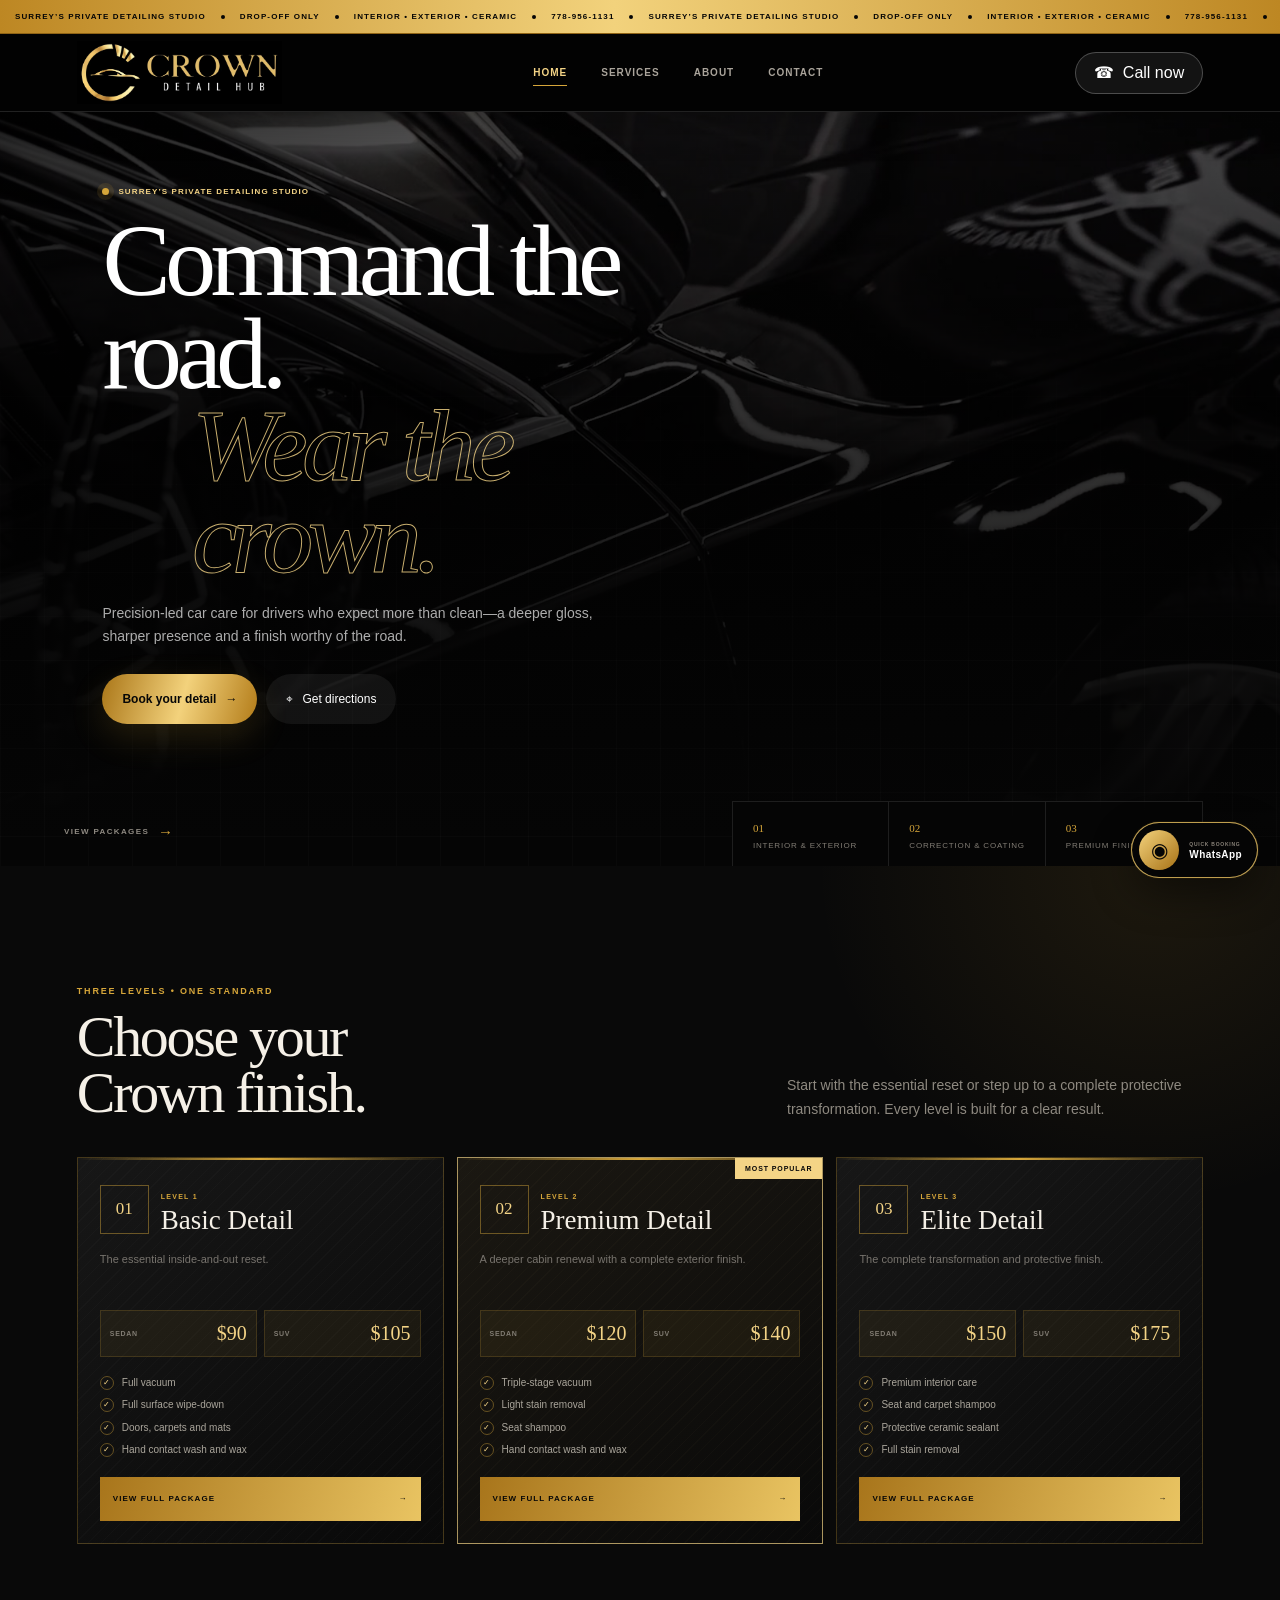
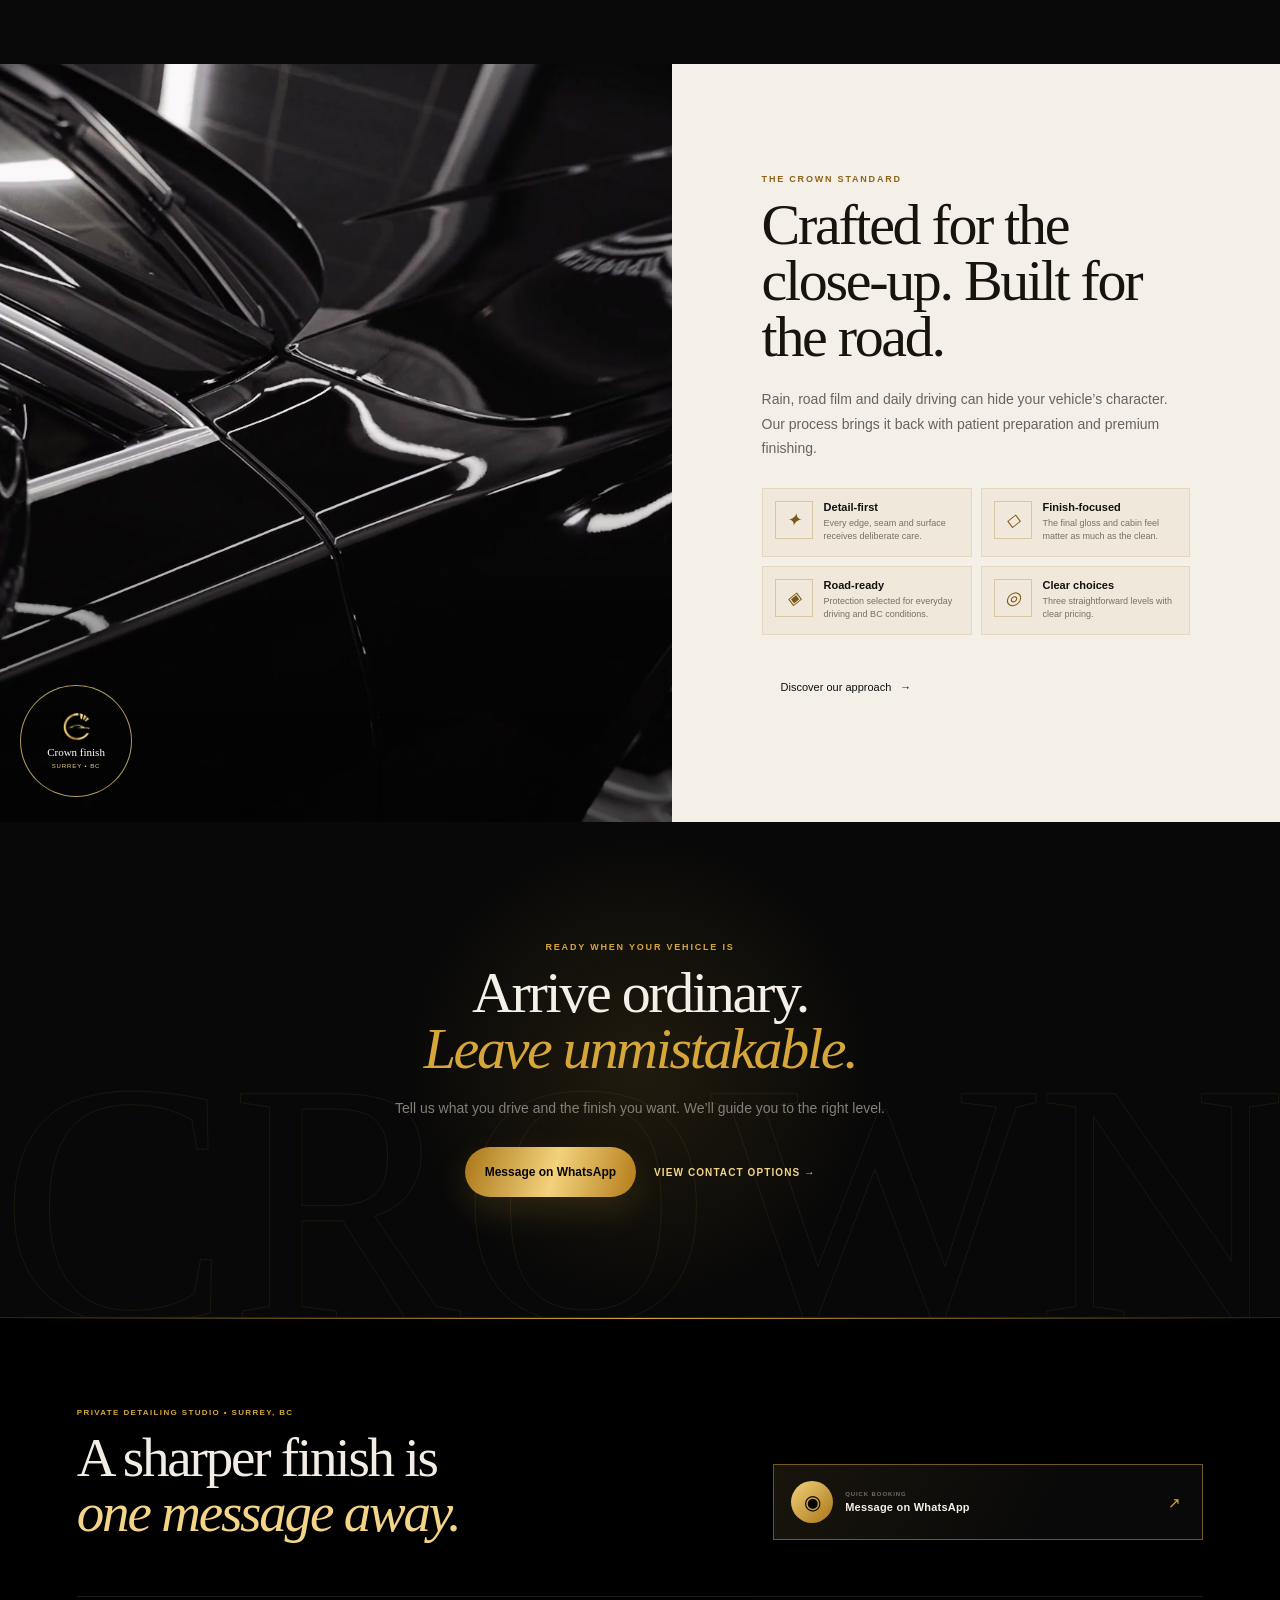
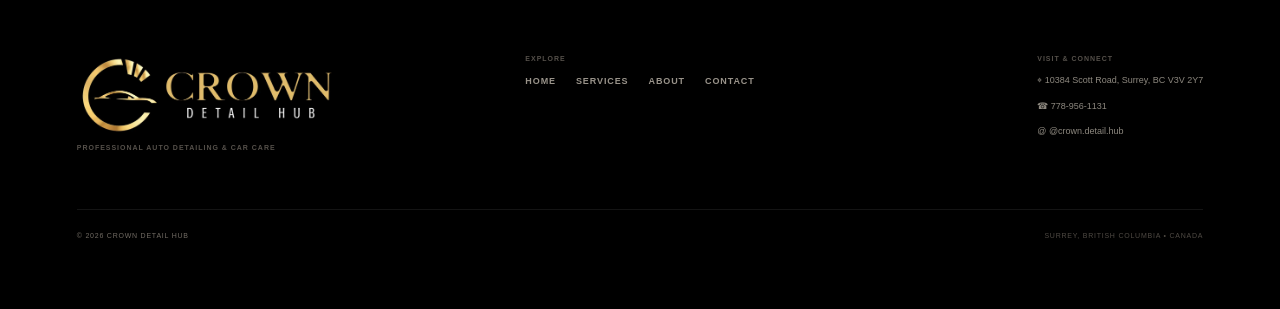
==== commit cc5e47bc: "Add files via upload" ====
--- a/index.html
+++ b/index.html
@@ -1,376 +1,104 @@
 <!doctype html>
-<html lang="en-CA">
-  <head>
-    <meta charset="UTF-8" />
-    <meta name="viewport" content="width=device-width, initial-scale=1, viewport-fit=cover" />
-    <meta name="theme-color" content="#050505" />
-    <meta
-      name="description"
-      content="Premium interior and exterior detailing, ceramic coating, paint correction and deep cleaning at Crown Detail Hub in Surrey, British Columbia."
-    />
-    <title>Crown Detail Hub | Premium Auto Detailing in Surrey, BC</title>
-    <link rel="icon" href="assets/favicon.svg" type="image/svg+xml" />
-    <link rel="stylesheet" href="styles.css" />
-  </head>
-  <body>
-    <main id="top" class="site-shell">
-      <div class="canada-bar">
-        <span class="canada-leaf" aria-hidden="true">◆</span>
-        <p>Proudly detailing Surrey, British Columbia</p>
-        <span class="bar-dot"></span>
-        <a href="tel:+17789561131">778-956-1131</a>
+<html lang="en">
+<head>
+  <meta charset="utf-8">
+  <meta name="viewport" content="width=device-width,initial-scale=1">
+  <meta name="description" content="Premium auto detailing, interior care, paint correction and ceramic coating in Surrey, BC.">
+  <title>Crown Detail Hub | Premium Auto Detailing</title>
+  <link rel="icon" href="assets/media/crown-symbol.webp">
+  <link rel="stylesheet" href="assets/css/style.css">
+  <script src="assets/js/main.js" defer></script>
+</head>
+<body>
+  <main class="site-shell">
+    <div class="announcement" aria-label="Business highlights">
+      <div class="announcement-track">
+        <span>Surrey’s private detailing studio</span><i></i><span>Drop-off only</span><i></i><span>Interior • Exterior • Ceramic</span><i></i><span>778-956-1131</span><i></i>
+        <span>Surrey’s private detailing studio</span><i></i><span>Drop-off only</span><i></i><span>Interior • Exterior • Ceramic</span><i></i><span>778-956-1131</span><i></i>
       </div>
+    </div>
 
-      <header class="site-header">
-        <a class="brand" href="#top" aria-label="Crown Detail Hub home">
-          <span class="brand-mark">
-            <img src="assets/favicon.svg" alt="" />
-          </span>
-          <span class="brand-copy">
-            <strong>Crown</strong>
-            <small>Detail Hub</small>
-          </span>
-        </a>
+    <header class="site-header">
+      <a class="brand" href="index.html" aria-label="Crown Detail Hub home"><img src="assets/media/crown-wordmark.webp" alt="Crown Detail Hub"></a>
+      <nav class="desktop-nav" aria-label="Main navigation">
+        <a href="index.html" aria-current="page">Home</a><a href="services.html">Services</a><a href="about.html">About</a><a href="contact.html">Contact</a>
+      </nav>
+      <a class="header-call button" href="tel:+17789561131"><i class="icon">☎</i><span>Call now</span></a>
+    </header>
+    <nav class="mobile-page-nav" aria-label="Mobile navigation">
+      <a href="index.html" aria-current="page"><span>Home</span></a><a href="services.html"><span>Services</span></a><a href="about.html"><span>About</span></a><a href="contact.html"><span>Contact</span></a>
+    </nav>
 
-        <nav class="desktop-nav" aria-label="Main navigation">
-          <a href="#services">Services</a>
-          <a href="#standard">The Crown Standard</a>
-          <a href="#contact">Contact</a>
-        </nav>
+    <section class="home-hero" aria-labelledby="home-title">
+      <video class="hero-video" autoplay muted loop playsinline preload="metadata" poster="assets/media/crown-hero-poster.jpg" aria-hidden="true"><source src="assets/media/crown-hero.mp4" type="video/mp4"></video>
+      <div class="hero-shade"></div><div class="hero-grid" aria-hidden="true"></div>
+      <div class="hero-content">
+        <p class="hero-kicker"><span></span> Surrey’s private detailing studio</p>
+        <h1 id="home-title">Command the road.<em>Wear the crown.</em></h1>
+        <p class="hero-intro">Precision-led car care for drivers who expect more than clean—a deeper gloss, sharper presence and a finish worthy of the road.</p>
+        <div class="hero-actions">
+          <a class="button gold-button" href="https://wa.me/17789561131?text=Hi%20Crown%20Detail%20Hub%2C%20I%27d%20like%20to%20book%20an%20auto%20detailing%20service." target="_blank" rel="noreferrer">Book your detail <span>→</span></a>
+          <a class="button glass-button" href="https://www.google.com/maps/search/?api=1&amp;query=10384+Scott+Road+Surrey+BC+V3V+2Y7" target="_blank" rel="noreferrer"><span>⌖</span> Get directions</a>
+        </div>
+      </div>
+      <div class="hero-proof"><div><span>01</span><p>Interior &amp; exterior</p></div><div><span>02</span><p>Correction &amp; coating</p></div><div><span>03</span><p>Premium finish</p></div></div>
+      <a class="scroll-cue" href="#packages">View packages <span class="arrow">→</span></a>
+    </section>
 
-        <nav class="mobile-nav" aria-label="Mobile navigation">
-          <a href="#services">Services</a>
-          <a href="#standard">Standard</a>
-          <a href="#ceramic">Ceramic</a>
-          <a href="#contact">Contact</a>
-        </nav>
+    <section id="packages" class="home-plans section-pad">
+      <div class="section-heading">
+        <div><p class="eyebrow">Three levels • One standard</p><h2>Choose your<br>Crown finish.</h2></div>
+        <p>Start with the essential reset or step up to a complete protective transformation. Every level is built for a clear result.</p>
+      </div>
+      <div class="plan-preview-grid">
+        <article class="plan-preview">
+          <div class="plan-preview-head"><span>01</span><div><small>Level 1</small><h3>Basic Detail</h3></div></div>
+          <p>The essential inside-and-out reset.</p><div class="price-pair"><div><small>Sedan</small><strong>$90</strong></div><div><small>SUV</small><strong>$105</strong></div></div>
+          <ul><li><span class="check-icon">✓</span>Full vacuum</li><li><span class="check-icon">✓</span>Full surface wipe-down</li><li><span class="check-icon">✓</span>Doors, carpets and mats</li><li><span class="check-icon">✓</span>Hand contact wash and wax</li></ul>
+          <a href="services.html">View full package <span>→</span></a>
+        </article>
+        <article class="plan-preview is-popular">
+          <span class="popular-label">Most popular</span><div class="plan-preview-head"><span>02</span><div><small>Level 2</small><h3>Premium Detail</h3></div></div>
+          <p>A deeper cabin renewal with a complete exterior finish.</p><div class="price-pair"><div><small>Sedan</small><strong>$120</strong></div><div><small>SUV</small><strong>$140</strong></div></div>
+          <ul><li><span class="check-icon">✓</span>Triple-stage vacuum</li><li><span class="check-icon">✓</span>Light stain removal</li><li><span class="check-icon">✓</span>Seat shampoo</li><li><span class="check-icon">✓</span>Hand contact wash and wax</li></ul>
+          <a href="services.html">View full package <span>→</span></a>
+        </article>
+        <article class="plan-preview">
+          <div class="plan-preview-head"><span>03</span><div><small>Level 3</small><h3>Elite Detail</h3></div></div>
+          <p>The complete transformation and protective finish.</p><div class="price-pair"><div><small>Sedan</small><strong>$150</strong></div><div><small>SUV</small><strong>$175</strong></div></div>
+          <ul><li><span class="check-icon">✓</span>Premium interior care</li><li><span class="check-icon">✓</span>Seat and carpet shampoo</li><li><span class="check-icon">✓</span>Protective ceramic sealant</li><li><span class="check-icon">✓</span>Full stain removal</li></ul>
+          <a href="services.html">View full package <span>→</span></a>
+        </article>
+      </div>
+    </section>
 
-        <a class="button header-cta" href="tel:+17789561131">
-          <span aria-hidden="true">☎</span> Call now
-        </a>
-      </header>
+    <section class="home-standard">
+      <div class="standard-photo"><img src="assets/media/crown-hero-poster.jpg" alt="Mirror-finish black vehicle under studio lights"><div class="photo-badge"><img src="assets/media/crown-symbol.webp" alt=""><span>Crown finish</span><small>Surrey • BC</small></div></div>
+      <div class="standard-content">
+        <p class="eyebrow">The Crown Standard</p><h2>Crafted for the close-up. Built for the road.</h2>
+        <p>Rain, road film and daily driving can hide your vehicle’s character. Our process brings it back with patient preparation and premium finishing.</p>
+        <div class="standard-grid">
+          <div><i class="feature-icon">✦</i><span><strong>Detail-first</strong><small>Every edge, seam and surface receives deliberate care.</small></span></div>
+          <div><i class="feature-icon">◇</i><span><strong>Finish-focused</strong><small>The final gloss and cabin feel matter as much as the clean.</small></span></div>
+          <div><i class="feature-icon">◈</i><span><strong>Road-ready</strong><small>Protection selected for everyday driving and BC conditions.</small></span></div>
+          <div><i class="feature-icon">◎</i><span><strong>Clear choices</strong><small>Three straightforward levels with clear pricing.</small></span></div>
+        </div>
+        <a class="button line-button" href="about.html">Discover our approach <span>→</span></a>
+      </div>
+    </section>
 
-      <section class="hero" aria-labelledby="hero-title">
-        <video
-          class="hero-video"
-          autoplay
-          muted
-          loop
-          playsinline
-          preload="metadata"
-          poster="assets/crown-hero-poster.jpg"
-          aria-hidden="true"
-        >
-          <source src="assets/crown-hero.mp4" type="video/mp4" />
-        </video>
-        <div class="hero-shade"></div>
-        <div class="hero-sweep"></div>
+    <section class="home-cta section-pad">
+      <div class="cta-crown" aria-hidden="true">CROWN</div><p class="eyebrow">Ready when your vehicle is</p><h2>Arrive ordinary.<br><span>Leave unmistakable.</span></h2>
+      <p>Tell us what you drive and the finish you want. We’ll guide you to the right level.</p>
+      <div><a class="button gold-button" href="https://wa.me/17789561131?text=Hi%20Crown%20Detail%20Hub%2C%20I%27d%20like%20help%20choosing%20the%20right%20detailing%20package." target="_blank" rel="noreferrer">Message on WhatsApp</a><a class="text-link" href="contact.html">View contact options →</a></div>
+    </section>
 
-        <div class="hero-content">
-          <div class="hero-kicker reveal-up">
-            <span class="pulse-dot"></span>
-            Premium auto detailing • Surrey, BC
-          </div>
-          <h1 id="hero-title" class="reveal-up delay-one">
-            Detailing,
-            <span>crowned.</span>
-          </h1>
-          <p class="hero-intro reveal-up delay-two">
-            Precision car care for a finish that looks deeper, cleaner and
-            unmistakably premium—inside and out.
-          </p>
-
-          <div class="hero-actions reveal-up delay-three">
-            <a
-              class="button gold-button"
-              href="https://wa.me/17789561131?text=Hi%20Crown%20Detail%20Hub%2C%20I%27d%20like%20to%20book%20an%20auto%20detailing%20service."
-              target="_blank"
-              rel="noreferrer"
-            >
-              Book your detail <span aria-hidden="true">→</span>
-            </a>
-            <a
-              class="button glass-button"
-              href="https://www.google.com/maps/search/?api=1&query=10384+Scott+Road+Surrey+BC+V3V+2Y7"
-              target="_blank"
-              rel="noreferrer"
-            >
-              <span aria-hidden="true">⌖</span> Get directions
-            </a>
-          </div>
-        </div>
-
-        <div class="hero-side-note" aria-hidden="true">
-          <span>Scott Road • Surrey</span>
-          <i></i>
-          <span>49.19° N • 122.85° W</span>
-        </div>
-
-        <a class="scroll-cue" href="#services" aria-label="Explore services">
-          <span>Explore</span>
-          <span aria-hidden="true">↓</span>
-        </a>
-
-        <div class="hero-proof">
-          <div><span>01</span><p>Interior &amp; exterior</p></div>
-          <div><span>02</span><p>Correction &amp; coating</p></div>
-          <div><span>03</span><p>Premium finish</p></div>
-        </div>
-      </section>
-
-      <section id="services" class="services-section section-pad">
-        <div class="section-heading">
-          <div>
-            <p class="eyebrow">The detailing menu</p>
-            <h2>Every surface.<br />Every detail.</h2>
-          </div>
-          <p>
-            From a complete cabin reset to long-lasting paint protection, each
-            service is built around the condition of your vehicle.
-          </p>
-        </div>
-
-        <div class="service-marquee" aria-hidden="true">
-          <div class="service-marquee-track">
-            <span><i></i>Interior Detailing</span>
-            <span><i></i>Exterior Detailing</span>
-            <span><i></i>Ceramic Coating</span>
-            <span><i></i>Paint Correction</span>
-            <span><i></i>Deep Cleaning</span>
-            <span><i></i>Interior Detailing</span>
-            <span><i></i>Exterior Detailing</span>
-            <span><i></i>Ceramic Coating</span>
-            <span><i></i>Paint Correction</span>
-            <span><i></i>Deep Cleaning</span>
-          </div>
-        </div>
-
-        <div class="services-grid">
-          <article class="service-card">
-            <div class="service-top">
-              <span class="service-icon"><span class="icon-glyph">✦</span></span>
-              <span class="service-number">01</span>
-            </div>
-            <div>
-              <h3>Interior Detailing</h3>
-              <p>A careful reset for seats, carpets, trims and the details you touch every day.</p>
-            </div>
-            <a href="https://wa.me/17789561131?text=Hi%20Crown%20Detail%20Hub%2C%20I%27m%20interested%20in%20Interior%20Detailing." target="_blank" rel="noreferrer">
-              Select service <span aria-hidden="true">›</span>
-            </a>
-          </article>
-
-          <article class="service-card">
-            <div class="service-top">
-              <span class="service-icon"><span class="icon-glyph">◌</span></span>
-              <span class="service-number">02</span>
-            </div>
-            <div>
-              <h3>Exterior Detailing</h3>
-              <p>A deep exterior clean designed to restore gloss and sharpen every body line.</p>
-            </div>
-            <a href="https://wa.me/17789561131?text=Hi%20Crown%20Detail%20Hub%2C%20I%27m%20interested%20in%20Exterior%20Detailing." target="_blank" rel="noreferrer">
-              Select service <span aria-hidden="true">›</span>
-            </a>
-          </article>
-
-          <article class="service-card service-featured">
-            <div class="service-top">
-              <span class="service-icon"><span class="icon-glyph">◇</span></span>
-              <span class="service-number">03</span>
-            </div>
-            <div>
-              <h3>Ceramic Coating</h3>
-              <p>A durable protective finish with a slick surface and a deep, mirror-like shine.</p>
-            </div>
-            <a href="https://wa.me/17789561131?text=Hi%20Crown%20Detail%20Hub%2C%20I%27m%20interested%20in%20Ceramic%20Coating." target="_blank" rel="noreferrer">
-              Select service <span aria-hidden="true">›</span>
-            </a>
-          </article>
-
-          <article class="service-card">
-            <div class="service-top">
-              <span class="service-icon"><span class="icon-glyph">◆</span></span>
-              <span class="service-number">04</span>
-            </div>
-            <div>
-              <h3>Paint Correction</h3>
-              <p>Focused polishing to refine the finish and reduce visible swirls and imperfections.</p>
-            </div>
-            <a href="https://wa.me/17789561131?text=Hi%20Crown%20Detail%20Hub%2C%20I%27m%20interested%20in%20Paint%20Correction." target="_blank" rel="noreferrer">
-              Select service <span aria-hidden="true">›</span>
-            </a>
-          </article>
-
-          <article class="service-card">
-            <div class="service-top">
-              <span class="service-icon"><span class="icon-glyph">⟡</span></span>
-              <span class="service-number">05</span>
-            </div>
-            <div>
-              <h3>Deep Cleaning</h3>
-              <p>Thorough care for vehicles that need more time, attention and a complete refresh.</p>
-            </div>
-            <a href="https://wa.me/17789561131?text=Hi%20Crown%20Detail%20Hub%2C%20I%27m%20interested%20in%20Deep%20Cleaning." target="_blank" rel="noreferrer">
-              Select service <span aria-hidden="true">›</span>
-            </a>
-          </article>
-        </div>
-      </section>
-
-      <section id="standard" class="standard-section">
-        <div class="standard-visual">
-          <img src="assets/crown-hero-poster.jpg" alt="Glossy black vehicle under detailing studio lights" />
-          <div class="standard-stamp">
-            <span class="icon-glyph">♛</span>
-            <span>Crown finish</span>
-            <small>Surrey • BC</small>
-          </div>
-          <div class="bc-ribbon"><span aria-hidden="true">◆</span> Built for BC roads</div>
-        </div>
-
-        <div class="standard-copy">
-          <p class="eyebrow">The Crown Standard</p>
-          <h2>A sharper finish starts with better care.</h2>
-          <p class="standard-lead">
-            Rain, road film and everyday driving can quickly hide the character
-            of your vehicle. Crown Detail Hub brings it back with patient
-            preparation and a premium finishing process.
-          </p>
-          <div class="standard-list">
-            <div><span>✓</span><p>Careful, detail-first workmanship</p></div>
-            <div><span>✓</span><p>Premium products and finishing</p></div>
-            <div><span>✓</span><p>Clear service recommendations</p></div>
-            <div><span>✓</span><p>Interior and exterior expertise</p></div>
-          </div>
-          <a class="button line-button" href="tel:+17789561131">Discuss your vehicle <span aria-hidden="true">→</span></a>
-        </div>
-      </section>
-
-      <section id="ceramic" class="coating-section section-pad">
-        <div class="ceramic-showcase">
-          <div class="ceramic-copy">
-            <div class="ceramic-topline">
-              <span>Paint protection system</span>
-              <small>Surrey • BC</small>
-            </div>
-            <p class="eyebrow">Ceramic coating</p>
-            <h2>Engineered shine.<span>Road-ready protection.</span></h2>
-            <p class="ceramic-lead">
-              A precision-applied protective layer that creates a slicker
-              surface, deeper gloss and easier routine maintenance.
-            </p>
-
-            <div class="ceramic-benefits">
-              <div>
-                <span class="icon-glyph">◌</span>
-                <span><strong>Hydrophobic</strong><small>Water-repelling surface</small></span>
-              </div>
-              <div>
-                <span class="icon-glyph">✦</span>
-                <span><strong>Deep gloss</strong><small>Sharper reflective finish</small></span>
-              </div>
-              <div>
-                <span class="icon-glyph">◇</span>
-                <span><strong>Protected</strong><small>Built for daily driving</small></span>
-              </div>
-            </div>
-
-            <div class="ceramic-process" aria-label="Ceramic coating process">
-              <div><span>01</span><strong>Prepare</strong></div>
-              <i></i>
-              <div><span>02</span><strong>Refine</strong></div>
-              <i></i>
-              <div><span>03</span><strong>Protect</strong></div>
-            </div>
-
-            <a
-              class="button gold-button"
-              href="https://wa.me/17789561131?text=Hi%20Crown%20Detail%20Hub%2C%20I%27m%20interested%20in%20Ceramic%20Coating."
-              target="_blank"
-              rel="noreferrer"
-            >
-              Protect your vehicle <span aria-hidden="true">→</span>
-            </a>
-          </div>
-
-          <div class="ceramic-visual">
-            <img src="assets/crown-hero-poster.jpg" alt="Black luxury car with a high-gloss detailed finish" />
-            <div class="ceramic-image-shade"></div>
-            <div class="ceramic-scan" aria-hidden="true"></div>
-            <div class="finish-badge">
-              <span class="icon-glyph">◇</span>
-              <span><small>Crown finish</small><strong>Surface protected</strong></span>
-            </div>
-            <div class="surface-callout callout-one">
-              <i></i>
-              <span><small>Layer 01</small><strong>Paint refinement</strong></span>
-            </div>
-            <div class="surface-callout callout-two">
-              <i></i>
-              <span><small>Layer 02</small><strong>Ceramic barrier</strong></span>
-            </div>
-            <div class="finish-meter">
-              <div><small>Finish profile</small><strong>Gloss • Protection • Clarity</strong></div>
-              <span><i></i></span>
-            </div>
-          </div>
-        </div>
-      </section>
-
-      <section id="contact" class="contact-section section-pad">
-        <div class="contact-grid">
-          <div class="contact-copy">
-            <p class="eyebrow">Visit Crown Detail Hub</p>
-            <h2>Your next clean starts here.</h2>
-            <p>
-              Tell us about your vehicle and the result you want. We’ll help
-              you choose the right detailing service.
-            </p>
-            <div class="contact-list">
-              <a href="tel:+17789561131">
-                <span>☎</span>
-                <div><small>Call us</small><strong>778-956-1131</strong></div>
-                <b aria-hidden="true">→</b>
-              </a>
-              <a href="https://www.google.com/maps/search/?api=1&query=10384+Scott+Road+Surrey+BC+V3V+2Y7" target="_blank" rel="noreferrer">
-                <span>⌖</span>
-                <div><small>Find us</small><strong>10384 Scott Road, Surrey, BC</strong></div>
-                <b aria-hidden="true">→</b>
-              </a>
-              <a href="https://www.instagram.com/crown.detail.hub/" target="_blank" rel="noreferrer">
-                <span>@</span>
-                <div><small>Follow our work</small><strong>@crown.detail.hub</strong></div>
-                <b aria-hidden="true">→</b>
-              </a>
-            </div>
-          </div>
-
-          <a class="brand-card-wrap" href="https://www.instagram.com/crown.detail.hub/" target="_blank" rel="noreferrer" aria-label="Visit Crown Detail Hub on Instagram">
-            <div class="brand-card-glow"></div>
-            <img src="assets/crown-detail-hub-card.jpg" alt="Crown Detail Hub business card with services and contact information" />
-            <span>Professional care • Premium results</span>
-          </a>
-        </div>
-      </section>
-
-      <footer>
-        <div class="footer-brand">
-          <span><img src="assets/favicon.svg" alt="" width="24" height="24" /></span>
-          <div><strong>Crown Detail Hub</strong><small>Professional auto detailing &amp; car care</small></div>
-        </div>
-        <div class="footer-links">
-          <a href="#services">Services</a>
-          <a href="https://www.google.com/maps/search/?api=1&query=10384+Scott+Road+Surrey+BC+V3V+2Y7" target="_blank" rel="noreferrer">Directions</a>
-          <a href="https://www.instagram.com/crown.detail.hub/" target="_blank" rel="noreferrer">Instagram</a>
-        </div>
-        <p>Surrey, British Columbia <span>•</span> Canada</p>
-      </footer>
-
-      <div class="mobile-action-bar" aria-label="Quick contact actions">
-        <a class="button" href="https://www.google.com/maps/search/?api=1&query=10384+Scott+Road+Surrey+BC+V3V+2Y7" target="_blank" rel="noreferrer">⌖ Directions</a>
-        <a class="button" href="tel:+17789561131">☎ Call now</a>
-      </div>
-    </main>
-  </body>
+    <footer class="site-footer">
+      <div class="footer-cta"><div><p>Private detailing studio • Surrey, BC</p><h2>A sharper finish is<br><span>one message away.</span></h2></div><a class="footer-whatsapp" href="https://wa.me/17789561131?text=Hi%20Crown%20Detail%20Hub%2C%20I%27d%20like%20to%20book%20a%20detailing%20service." target="_blank" rel="noreferrer"><span class="footer-whatsapp-icon">◉</span><span><small>Quick booking</small><strong>Message on WhatsApp</strong></span><span class="arrow">↗</span></a></div>
+      <div class="footer-main"><div class="footer-brand"><img src="assets/media/crown-wordmark.webp" alt="Crown Detail Hub"><small>Professional auto detailing &amp; car care</small></div><div class="footer-pages"><small>Explore</small><div><a href="index.html">Home</a><a href="services.html">Services</a><a href="about.html">About</a><a href="contact.html">Contact</a></div></div><div class="footer-contact"><small>Visit &amp; connect</small><a href="https://www.google.com/maps/search/?api=1&amp;query=10384+Scott+Road+Surrey+BC+V3V+2Y7" target="_blank" rel="noreferrer">⌖ 10384 Scott Road, Surrey, BC V3V 2Y7</a><a href="tel:+17789561131">☎ 778-956-1131</a><a href="https://www.instagram.com/crown.detail.hub/" target="_blank" rel="noreferrer">@ @crown.detail.hub</a></div></div>
+      <p class="footer-note"><span>© 2026 Crown Detail Hub</span><span>Surrey, British Columbia • Canada</span></p>
+    </footer>
+    <a class="whatsapp-float" href="https://wa.me/17789561131?text=Hi%20Crown%20Detail%20Hub%2C%20I%27d%20like%20to%20book%20a%20detailing%20service." target="_blank" rel="noreferrer" aria-label="Book Crown Detail Hub on WhatsApp"><span>◉</span><strong><small>Quick booking</small>WhatsApp</strong></a>
+  </main>
+</body>
 </html>
--- a/assets/css/style.css
+++ b/assets/css/style.css
@@ -0,0 +1,582 @@
+:root {
+  --ink: #050505;
+  --carbon: #101010;
+  --graphite: #1a1a1a;
+  --steel: #77736c;
+  --gold: #d6a63a;
+  --gold-deep: #9b6d19;
+  --gold-light: #f4d486;
+  --ivory: #f5f0e7;
+  --line: rgba(255, 255, 255, 0.11);
+  --background: #050505;
+  --foreground: #f5f0e7;
+  --primary: #d6a63a;
+  --primary-foreground: #050505;
+  --secondary: #171717;
+  --secondary-foreground: #f5f0e7;
+  --border: rgba(255, 255, 255, 0.11);
+  --ring: #d6a63a;
+  --radius: 0.65rem;
+}
+
+* { box-sizing: border-box; }
+html { width: 100%; max-width: 100%; overflow-x: hidden; scroll-behavior: smooth; background: var(--ink); }
+body {
+  width: 100%;
+  max-width: 100%;
+  margin: 0;
+  padding-bottom: 0;
+  overflow-x: hidden;
+  background: var(--ink);
+  color: var(--ivory);
+  font-family: Arial, Helvetica, sans-serif;
+  touch-action: pan-y;
+}
+a { color: inherit; text-decoration: none; }
+a, button { -webkit-tap-highlight-color: transparent; }
+img, video { display: block; max-width: 100%; }
+svg { width: 1em; height: 1em; stroke-width: 1.7; }
+::selection { background: var(--gold); color: var(--ink); }
+
+.button { min-width:0;display:inline-flex;align-items:center;justify-content:center;gap:9px;line-height:1;white-space:nowrap;transition:transform .2s ease,border-color .2s ease; }
+.button:hover { transform:translateY(-2px); }
+.icon { display:inline-grid;place-items:center;font-style:normal;line-height:1; }
+.check-icon { width:14px;height:14px;display:grid;place-items:center;color:var(--gold-light);border:1px solid rgba(214,166,58,.42);border-radius:50%;font-size:8px; }
+.arrow { color:var(--gold);font-size:15px;line-height:1; }
+.site-header.is-scrolled { box-shadow:0 15px 35px rgba(0,0,0,.58); }
+
+.site-shell { width: 100%; max-width: 100%; min-height: 100vh; overflow: hidden; background: var(--ink); }
+.section-pad { padding: 78px 18px; }
+.section-shell { padding-inline: 18px; }
+.eyebrow {
+  margin: 0 0 13px;
+  color: var(--gold);
+  font-size: 9px;
+  font-weight: 900;
+  letter-spacing: .2em;
+  text-transform: uppercase;
+}
+.section-heading { display: grid; gap: 18px; margin-bottom: 35px; }
+.section-heading h2,
+.standard-content h2,
+.home-cta h2,
+.speciality-heading h2,
+.service-bottom-cta h2,
+.story-title h2,
+.values-top h2,
+.process-copy h2,
+.bc-section h2,
+.about-cta h2,
+.quick-enquiry h2,
+.location-copy h2,
+.contact-bottom h2 {
+  margin: 0;
+  font-family: Georgia, "Times New Roman", serif;
+  font-size: clamp(39px, 12vw, 58px);
+  font-weight: 400;
+  line-height: .97;
+  letter-spacing: -.04em;
+}
+.section-heading > p { margin: 0; color: #8e8980; font-size: 14px; line-height: 1.7; }
+.gold-button {
+  min-height: 50px !important;
+  padding-inline: 20px !important;
+  border: 0 !important;
+  border-radius: 999px !important;
+  background: linear-gradient(105deg, #aa7618, #f3d27c 52%, #b37c19) !important;
+  color: #070707 !important;
+  font-size: 12px !important;
+  font-weight: 900 !important;
+  box-shadow: 0 13px 35px rgba(214,166,58,.16) !important;
+}
+.gold-button svg { width: 17px; height: 17px; }
+.glass-button {
+  min-height: 50px !important;
+  padding-inline: 20px !important;
+  border-radius: 999px !important;
+  border-color: rgba(255,255,255,.24) !important;
+  background: rgba(255,255,255,.06) !important;
+  color: #fff !important;
+  font-size: 12px !important;
+}
+.line-button {
+  min-height: 49px !important;
+  width: max-content;
+  max-width: 100%;
+  padding-inline: 19px !important;
+  border-radius: 0 !important;
+  border-color: rgba(17,17,17,.6) !important;
+  background: transparent !important;
+  color: #111 !important;
+  font-size: 11px !important;
+}
+.dark-line-button { border-color: rgba(244,212,134,.45) !important; color: var(--gold-light) !important; }
+.text-link, .hero-text-link {
+  display: inline-flex;
+  align-items: center;
+  gap: 8px;
+  color: var(--gold-light);
+  font-size: 10px;
+  font-weight: 900;
+  letter-spacing: .11em;
+  text-transform: uppercase;
+}
+.text-link svg, .hero-text-link svg { width: 15px; }
+
+/* Shared header */
+.announcement {
+  height: 30px;
+  position: fixed;
+  z-index: 90;
+  inset: 0 0 auto;
+  overflow: hidden;
+  border-bottom: 1px solid #8f6315;
+  background: linear-gradient(90deg,#bd8723,#f2d27c 48%,#bd8723);
+  color: #050505;
+}
+.announcement-track {
+  width: max-content;
+  height: 100%;
+  display: flex;
+  align-items: center;
+  animation: announcementRun 24s linear infinite;
+}
+.announcement-track span {
+  padding-inline: 15px;
+  font-size: 8px;
+  font-weight: 900;
+  letter-spacing: .14em;
+  text-transform: uppercase;
+  white-space: nowrap;
+}
+.announcement-track i { width: 4px; height: 4px; border-radius: 50%; background: #050505; }
+.site-header {
+  height: 68px;
+  position: fixed;
+  z-index: 89;
+  top: 30px;
+  left: 0;
+  right: 0;
+  display: flex;
+  align-items: center;
+  justify-content: space-between;
+  gap: 12px;
+  padding: 0 16px;
+  border-bottom: 1px solid rgba(255,255,255,.12);
+  background: #020202;
+  box-shadow: 0 12px 35px rgba(0,0,0,.28);
+}
+.brand { min-width: 0; display: flex; align-items: center; }
+.brand > img { width: 166px; height: auto; object-fit: contain; }
+.desktop-nav { display: none; }
+.header-call {
+  width: 40px !important;
+  height: 40px !important;
+  padding: 0 !important;
+  border: 1px solid rgba(255,255,255,.24) !important;
+  border-radius: 50% !important;
+  background: rgba(255,255,255,.07) !important;
+  color: #fff !important;
+}
+.header-call svg { width: 16px; height: 16px; }
+.header-call span { display: none; }
+.mobile-page-nav {
+  height: 42px;
+  position: fixed;
+  z-index: 88;
+  top: 98px;
+  left: 0;
+  right: 0;
+  display: grid;
+  grid-template-columns: repeat(4, minmax(0,1fr));
+  background: #030303;
+  border-bottom: 1px solid rgba(214,166,58,.2);
+}
+.mobile-page-nav a { display: grid; place-items: center; color: #77736c; font-size: 8px; font-weight: 900; letter-spacing: .09em; text-transform: uppercase; }
+.mobile-page-nav a[aria-current="page"] { color: var(--gold-light); background: rgba(214,166,58,.08); }
+
+/* Home hero */
+.home-hero {
+  min-height: max(780px, 100svh);
+  position: relative;
+  display: flex;
+  align-items: flex-end;
+  overflow: hidden;
+  isolation: isolate;
+}
+.hero-video { position: absolute; z-index: -5; inset: 0; width: 100%; height: 100%; object-fit: cover; object-position: 58% center; }
+.hero-shade { position: absolute; z-index: -4; inset: 0; background: linear-gradient(0deg, #050505 3%, rgba(0,0,0,.78) 50%, rgba(0,0,0,.36)), linear-gradient(90deg, rgba(0,0,0,.65), transparent 75%); }
+.hero-grid { position: absolute; z-index: -3; inset: 0; background-image: linear-gradient(rgba(255,255,255,.02) 1px, transparent 1px), linear-gradient(90deg, rgba(255,255,255,.02) 1px, transparent 1px); background-size: 44px 44px; mask-image: linear-gradient(to bottom, transparent 20%, #000); }
+.hero-content { width: 100%; min-width: 0; padding: 180px 19px 134px; }
+.hero-kicker { margin: 0; display: flex; align-items: center; gap: 9px; color: var(--gold-light); font-size: 8px; font-weight: 900; letter-spacing: .14em; text-transform: uppercase; }
+.hero-kicker span { width: 7px; height: 7px; border-radius: 50%; background: var(--gold); box-shadow: 0 0 0 5px rgba(214,166,58,.12); }
+.hero-content h1 {
+  max-width: 650px;
+  margin: 19px 0 18px;
+  color: #fff;
+  font-family: Georgia, "Times New Roman", serif;
+  font-size: clamp(49px, 15.5vw, 72px);
+  font-weight: 400;
+  line-height: .9;
+  letter-spacing: -.055em;
+}
+.hero-content h1 em { display: block; padding-left: 19px; color: transparent; -webkit-text-stroke: 1px rgba(244,212,134,.82); font-style: italic; }
+.hero-intro { max-width: 510px; margin: 0; color: rgba(255,255,255,.67); font-size: 14px; line-height: 1.66; }
+.hero-actions { display: grid; gap: 9px; margin-top: 25px; }
+.hero-actions a { width: 100%; }
+.hero-proof { display: none; }
+.scroll-cue { position: absolute; left: 20px; bottom: 26px; display: inline-flex; align-items: center; gap: 9px; color: #8f8a82; font-size: 8px; font-weight: 900; letter-spacing: .17em; text-transform: uppercase; }
+.scroll-cue svg { width: 15px; color: var(--gold); }
+
+/* Home plans */
+.home-plans { background: radial-gradient(circle at 90% 0%, rgba(214,166,58,.1), transparent 24%), #090909; }
+.plan-preview-grid { display: grid; gap: 12px; }
+.plan-preview {
+  min-width: 0;
+  padding: 24px 18px 20px;
+  position: relative;
+  overflow: hidden;
+  background: repeating-linear-gradient(135deg, rgba(255,255,255,.015) 0 1px, transparent 1px 9px), linear-gradient(145deg,#171717,#090909);
+  border: 1px solid rgba(214,166,58,.27);
+}
+.plan-preview::before { content: ""; position: absolute; top: 0; left: 0; right: 0; height: 2px; background: linear-gradient(90deg, transparent, var(--gold), transparent); }
+.plan-preview.is-popular { border-color: rgba(244,212,134,.68); background: repeating-linear-gradient(135deg, rgba(244,212,134,.02) 0 1px, transparent 1px 9px), linear-gradient(145deg,#1b1812,#090909); }
+.popular-label { position: absolute; top: 0; right: 0; padding: 7px 10px; background: var(--gold-light); color: #080808; font-size: 7px; font-weight: 900; letter-spacing: .13em; text-transform: uppercase; }
+.plan-preview-head { min-width: 0; display: grid; grid-template-columns: 49px minmax(0,1fr); align-items: center; gap: 12px; }
+.plan-preview-head > span { width: 49px; height: 49px; display: grid; place-items: center; color: var(--gold-light); border: 1px solid rgba(214,166,58,.45); font-family: Georgia, serif; font-size: 17px; }
+.plan-preview-head small, .full-plan-title small { color: var(--gold); font-size: 7px; font-weight: 900; letter-spacing: .18em; text-transform: uppercase; }
+.plan-preview h3 { margin: 4px 0 0; font-family: Georgia, serif; font-size: 27px; font-weight: 400; line-height: 1; }
+.plan-preview > p { min-height: 42px; margin: 17px 0; color: #77736d; font-size: 11px; line-height: 1.55; }
+.price-pair { display: grid; grid-template-columns: repeat(2,minmax(0,1fr)); gap: 7px; }
+.price-pair > div { min-width: 0; padding: 11px 9px; display: flex; align-items: center; justify-content: space-between; gap: 7px; background: rgba(214,166,58,.07); border: 1px solid rgba(214,166,58,.18); }
+.price-pair small { color: #817c73; font-size: 7px; font-weight: 900; letter-spacing: .1em; text-transform: uppercase; }
+.price-pair strong { color: var(--gold-light); font-family: Georgia,serif; font-size: 20px; font-weight: 400; }
+.plan-preview ul { margin: 19px 0; padding: 0; display: grid; gap: 8px; list-style: none; }
+.plan-preview li, .plan-list-block li { display: grid; grid-template-columns: 15px minmax(0,1fr); align-items: start; gap: 7px; color: #aaa59b; font-size: 10px; line-height: 1.45; }
+.plan-preview li svg, .plan-list-block li svg { width: 14px; height: 14px; padding: 2px; color: var(--gold-light); border: 1px solid rgba(214,166,58,.42); border-radius: 50%; }
+.plan-preview > a { display: flex; align-items: center; justify-content: space-between; min-height: 44px; padding: 0 13px; background: linear-gradient(105deg,#a8751b,#e9c462); color: #080808; font-size: 8px; font-weight: 900; letter-spacing: .13em; text-transform: uppercase; }
+.plan-preview > a svg { width: 15px; }
+
+/* Home standard */
+.home-standard { display: grid; background: var(--ivory); color: #111; }
+.standard-photo { min-height: 450px; position: relative; overflow: hidden; }
+.standard-photo::after { content: ""; position: absolute; inset: 0; background: linear-gradient(0deg,rgba(0,0,0,.58),transparent 52%); }
+.standard-photo > img { width: 100%; height: 100%; object-fit: cover; object-position: 61% center; transform: scale(1.04); }
+.photo-badge { width: 112px; height: 112px; position: absolute; z-index: 2; left: 20px; bottom: 25px; display: flex; align-items: center; justify-content: center; flex-direction: column; gap: 5px; border: 1px solid rgba(244,212,134,.72); border-radius: 50%; background: rgba(5,5,5,.7); color: #fff; }
+.photo-badge svg, .photo-badge img { width: 29px; height: 29px; object-fit: contain; }
+.photo-badge span { font-family: Georgia,serif; font-size: 11px; }
+.photo-badge small { color: var(--gold-light); font-size: 6px; letter-spacing: .15em; text-transform: uppercase; }
+.standard-content { min-width: 0; padding: 69px 20px 75px; }
+.standard-content .eyebrow { color: #8b6319; }
+.standard-content h2 { color: #17130d; }
+.standard-content > p:not(.eyebrow) { margin: 22px 0 27px; color: #68635c; font-size: 14px; line-height: 1.75; }
+.standard-grid { display: grid; gap: 9px; margin-bottom: 28px; }
+.standard-grid > div { min-width: 0; display: grid; grid-template-columns: 38px minmax(0,1fr); align-items: start; gap: 11px; padding: 12px; background: rgba(155,109,25,.06); border: 1px solid rgba(155,109,25,.13); }
+.standard-grid > div > svg { width: 38px; height: 38px; padding: 10px; color: #7c5817; border: 1px solid rgba(155,109,25,.28); }
+.standard-grid span { display: flex; flex-direction: column; gap: 4px; }
+.standard-grid strong { font-size: 11px; }
+.standard-grid small { color: #777067; font-size: 9px; line-height: 1.5; }
+
+.home-cta { position: relative; overflow: hidden; text-align: center; background: radial-gradient(circle at 50% 50%,rgba(214,166,58,.12),transparent 34%),#080808; }
+.home-cta .cta-crown { position: absolute; inset: auto 0 -8px; color: transparent; -webkit-text-stroke: 1px rgba(214,166,58,.09); font-family: Georgia,serif; font-size: 27vw; line-height: .7; white-space: nowrap; }
+.home-cta > *:not(.cta-crown) { position: relative; z-index: 1; }
+.home-cta h2 span, .service-bottom-cta h2 span, .about-cta h2 span, .contact-bottom h2 span { color: var(--gold); font-style: italic; }
+.home-cta > p:not(.eyebrow) { max-width: 560px; margin: 20px auto 26px; color: #847f77; font-size: 14px; line-height: 1.7; }
+.home-cta > div:last-child, .about-cta > div { display: grid; justify-items: center; gap: 18px; }
+
+/* Shared page heroes */
+.page-hero { min-height: 690px; position: relative; padding-top: 140px; overflow: hidden; }
+.page-hero h1 { margin: 0; font-family: Georgia,"Times New Roman",serif; font-size: clamp(48px,14vw,72px); font-weight: 400; line-height: .92; letter-spacing: -.05em; }
+.page-hero h1 span { color: var(--gold); font-style: italic; }
+.page-hero p:not(.eyebrow) { color: #8d887f; font-size: 14px; line-height: 1.72; }
+
+/* Services */
+.services-hero { display: flex; flex-direction: column; background: radial-gradient(circle at 100% 20%,rgba(214,166,58,.12),transparent 28%),#070707; }
+.page-hero-image { height: 330px; position: relative; order: 2; overflow: hidden; }
+.page-hero-image::after { content: ""; position: absolute; inset: 0; background: linear-gradient(0deg,#070707,transparent 42%),linear-gradient(90deg,rgba(0,0,0,.2),transparent); }
+.page-hero-image img { width: 100%; height: 100%; object-fit: cover; object-position: center; }
+.page-hero-copy { min-width: 0; position: relative; z-index: 2; padding: 55px 19px 35px; }
+.page-hero-copy > p:not(.eyebrow) { margin: 20px 0 23px; }
+.hero-levels { display: none; }
+.services-packages { background: radial-gradient(circle at 50% 0%,rgba(214,166,58,.1),transparent 21%),#090909; }
+.full-plan-grid { display: grid; gap: 13px; }
+.full-plan { min-width: 0; padding: 25px 18px 21px; position: relative; overflow: hidden; background: repeating-linear-gradient(135deg,rgba(255,255,255,.016) 0 1px,transparent 1px 9px),linear-gradient(145deg,#161616,#080808); border: 1px solid rgba(214,166,58,.27); }
+.full-plan::before { content: ""; position: absolute; inset: 0 0 auto; height: 2px; background: linear-gradient(90deg,transparent,var(--gold),transparent); }
+.full-plan.is-popular { border-color: rgba(244,212,134,.72); background: repeating-linear-gradient(135deg,rgba(244,212,134,.022) 0 1px,transparent 1px 9px),linear-gradient(145deg,#1c1810,#080808); }
+.full-plan-title { display: grid; grid-template-columns: 51px minmax(0,1fr); align-items: center; gap: 12px; padding-bottom: 20px; border-bottom: 1px solid rgba(255,255,255,.09); }
+.full-plan-title > span { width: 51px; height: 51px; display: grid; place-items: center; color: var(--gold-light); border: 1px solid rgba(214,166,58,.5); font-family: Georgia,serif; font-size: 18px; }
+.full-plan-title h2 { margin: 4px 0 0; font-family: Georgia,serif; font-size: 28px; font-weight: 400; line-height: 1; }
+.full-plan-title p { margin: 7px 0 0; color: #747069; font-size: 9px; line-height: 1.45; }
+.full-prices { margin: 17px 0 20px; }
+.plan-list-block { margin-bottom: 20px; }
+.plan-list-block h3 { margin: 0 0 11px; padding-bottom: 8px; color: var(--gold-light); border-bottom: 1px solid rgba(214,166,58,.22); font-size: 8px; font-weight: 900; letter-spacing: .17em; text-transform: uppercase; }
+.plan-list-block ul { margin: 0; padding: 0; display: grid; gap: 8px; list-style: none; }
+.package-button { width: 100% !important; min-height: 48px !important; margin-top: auto; border-radius: 0 !important; background: linear-gradient(105deg,#a8751b,#ecc76b) !important; color: #080808 !important; font-size: 9px !important; font-weight: 900 !important; letter-spacing: .13em; text-transform: uppercase; }
+.service-notes { display: grid; gap: 9px; margin-top: 16px; }
+.service-notes > div { display: grid; grid-template-columns: 42px minmax(0,1fr); align-items: center; gap: 11px; padding: 12px; border: 1px solid rgba(214,166,58,.2); background: #111; }
+.service-notes > div > span { width: 42px; height: 42px; display: grid; place-items: center; color: var(--gold); border: 1px solid rgba(214,166,58,.3); font-family: Georgia,serif; }
+.service-notes p { margin: 0; color: #77736c; font-size: 10px; line-height: 1.5; }
+.service-notes strong { display: block; color: #eee9e0; }
+.fineprint { margin: 13px 0 0; color: #5f5b55; font-size: 7px; line-height: 1.6; letter-spacing: .05em; text-transform: uppercase; }
+.speciality-section { background: var(--ivory); color: #111; }
+.speciality-heading > p:not(.eyebrow) { margin: 17px 0 28px; color: #6e685f; font-size: 14px; line-height: 1.7; }
+.speciality-grid { display: grid; gap: 10px; }
+.speciality-grid article { padding: 22px 18px; background: #ece5d8; border: 1px solid rgba(104,75,20,.16); }
+.speciality-grid article > div { display: flex; justify-content: space-between; color: #845f1d; }
+.speciality-grid article > div svg { width: 28px; height: 28px; }
+.speciality-grid article > div span { font-family: Georgia,serif; font-size: 14px; }
+.speciality-grid h3 { margin: 30px 0 10px; font-family: Georgia,serif; font-size: 27px; font-weight: 400; }
+.speciality-grid p { margin: 0 0 21px; color: #706960; font-size: 12px; line-height: 1.65; }
+.speciality-grid a { display: inline-flex; align-items: center; gap: 8px; color: #714f13; font-size: 8px; font-weight: 900; letter-spacing: .12em; text-transform: uppercase; }
+.service-bottom-cta { position: relative; display: grid; gap: 24px; overflow: hidden; background: radial-gradient(circle at 0% 50%,rgba(214,166,58,.14),transparent 35%),#080808; }
+.service-bottom-cta > svg { width: 42px; height: 42px; color: var(--gold); }
+.service-bottom-cta > div:last-child { display: grid; gap: 18px; }
+
+/* About */
+.about-hero { min-height: 790px; padding-inline: 18px; padding-bottom: 55px; display: flex; flex-direction: column; justify-content: flex-end; background: radial-gradient(circle at 100% 20%,rgba(214,166,58,.12),transparent 30%),#070707; }
+.about-hero-word { position: absolute; left: -10px; top: 155px; color: transparent; -webkit-text-stroke: 1px rgba(214,166,58,.1); font-family: Georgia,serif; font-size: 21vw; line-height: .8; writing-mode: vertical-rl; }
+.about-hero-image { height: 305px; position: relative; overflow: hidden; border: 1px solid rgba(214,166,58,.25); }
+.about-hero-image::after { content:"";position:absolute;inset:0;background:linear-gradient(0deg,rgba(0,0,0,.65),transparent 60%); }
+.about-hero-image > img { width: 100%; height: 100%; object-fit: cover; object-position: center 73%; }
+.about-image-stamp { position:absolute;z-index:2;left:15px;bottom:15px;display:flex;align-items:center;gap:8px;padding:9px 11px;background:rgba(5,5,5,.82);border:1px solid rgba(214,166,58,.3); }
+.about-image-stamp svg, .about-image-stamp img { width:22px;height:22px;object-fit:contain; }
+.about-image-stamp span { font-size:8px;font-weight:900;letter-spacing:.08em;text-transform:uppercase; }
+.about-image-stamp small { color:#766f65;font-size:6px; }
+.about-hero-copy { position:relative;z-index:2;margin-top:33px; }
+.about-hero-copy > p:not(.eyebrow) { margin:20px 0 22px; }
+.about-hero-copy > a { display:inline-flex;align-items:center;gap:8px;color:var(--gold-light);font-size:9px;font-weight:900;letter-spacing:.12em;text-transform:uppercase; }
+.about-story { display:grid;gap:35px;background:var(--ivory);color:#111; }
+.story-title .eyebrow { color:#855f18; }
+.story-title h2 span { color:#9b6d19;font-style:italic; }
+.story-copy p { margin:0 0 17px;color:#6c665e;font-size:14px;line-height:1.75; }
+.story-copy .story-lead { color:#29251f;font-family:Georgia,serif;font-size:20px;line-height:1.45; }
+.story-points { display:grid;gap:9px;margin-top:25px; }
+.story-points span { display:grid;grid-template-columns:23px minmax(0,1fr);align-items:center;gap:9px;color:#37322c;font-size:11px;font-weight:700; }
+.story-points svg { width:23px;height:23px;padding:6px;border-radius:50%;background:#d9bd78; }
+.values-section { background:radial-gradient(circle at 100% 0%,rgba(214,166,58,.1),transparent 24%),#090909; }
+.values-top { margin-bottom:32px; }
+.values-grid { display:grid;gap:9px; }
+.values-grid article { padding:22px 18px;background:#121212;border:1px solid rgba(214,166,58,.2); }
+.values-grid article > div { display:flex;justify-content:space-between;color:var(--gold); }
+.values-grid article > div svg { width:27px;height:27px; }
+.values-grid article > div span { font-family:Georgia,serif;font-size:13px; }
+.values-grid h3 { margin:31px 0 10px;font-family:Georgia,serif;font-size:25px;font-weight:400; }
+.values-grid p { margin:0;color:#7c776f;font-size:11px;line-height:1.65; }
+.process-section { display:grid;background:#0b0b0b; }
+.process-image { min-height:410px;position:relative;overflow:hidden; }
+.process-image::after { content:"";position:absolute;inset:0;background:linear-gradient(0deg,rgba(0,0,0,.65),transparent 55%); }
+.process-image img { width:100%;height:100%;object-fit:cover;object-position:60% center; }
+.process-image > span { position:absolute;z-index:2;left:17px;bottom:17px;display:flex;align-items:center;gap:8px;padding:9px 12px;background:var(--ivory);color:#111;font-size:8px;font-weight:900;letter-spacing:.1em;text-transform:uppercase; }
+.process-image > span svg { color:#9a6d1a; }
+.process-copy { min-width:0;padding:66px 19px 72px; }
+.process-copy h2 span { color:var(--gold);font-style:italic; }
+.process-list { display:grid;margin-top:30px; }
+.process-list > div { min-width:0;display:grid;grid-template-columns:42px minmax(0,1fr);gap:12px;padding:16px 0;border-top:1px solid rgba(255,255,255,.09); }
+.process-list > div > span { color:var(--gold);font-family:Georgia,serif; }
+.process-list p { margin:0;display:flex;flex-direction:column;gap:5px; }
+.process-list strong { font-family:Georgia,serif;font-size:18px;font-weight:400; }
+.process-list small { color:#77736c;font-size:10px;line-height:1.55; }
+.bc-section { display:grid;gap:28px;background:#d7b761;color:#111; }
+.bc-section > div > svg { width:38px;height:38px;margin-bottom:20px;color:#5f4210; }
+.bc-section .eyebrow { color:#684912; }
+.bc-section h2 span { color:#5f4210;font-style:italic; }
+.bc-section > p { margin:0;color:#4d3d22;font-size:14px;line-height:1.75; }
+.about-cta { text-align:center;background:radial-gradient(circle at 50% 45%,rgba(214,166,58,.15),transparent 30%),#070707; }
+.about-cta > svg, .about-cta > img { width:52px;height:52px;margin:0 auto 22px;object-fit:contain; }
+.about-cta > p { max-width:520px;margin:20px auto 25px;color:#827d75;font-size:14px;line-height:1.7; }
+
+/* Contact */
+.contact-hero { min-height:760px;padding-inline:18px;padding-bottom:55px;display:flex;flex-direction:column;justify-content:flex-end;background:radial-gradient(circle at 0% 30%,rgba(214,166,58,.13),transparent 30%),#070707; }
+.contact-hero-copy { position:relative;z-index:2;order:2;margin-top:31px; }
+.contact-hero-copy > p:not(.eyebrow) { margin:19px 0 23px; }
+.contact-hero-image { height:285px;position:relative;overflow:hidden;border:1px solid rgba(214,166,58,.25); }
+.contact-hero-image::after { content:"";position:absolute;inset:0;background:linear-gradient(0deg,rgba(0,0,0,.62),transparent 57%); }
+.contact-hero-image img { width:100%;height:100%;object-fit:cover;object-position:61% center; }
+.location-chip { position:absolute;z-index:2;left:13px;bottom:13px;display:flex;align-items:center;gap:9px;padding:9px 11px;background:rgba(5,5,5,.85);border:1px solid rgba(214,166,58,.32); }
+.location-chip > svg { color:var(--gold); }
+.location-chip span { display:flex;flex-direction:column;gap:3px; }
+.location-chip small { color:#77716a;font-size:6px;letter-spacing:.12em;text-transform:uppercase; }
+.location-chip strong { font-size:9px; }
+.contact-options { background:var(--ivory);color:#111; }
+.contact-options .eyebrow { color:#845d17; }
+.contact-option-grid { display:grid;gap:9px; }
+.contact-option-grid > a { min-width:0;display:grid;grid-template-columns:43px minmax(0,1fr) 20px;align-items:center;column-gap:11px;padding:13px;background:#ece5d8;border:1px solid rgba(101,72,17,.15); }
+.contact-option-grid > a > span { width:43px;height:43px;grid-row:1/3;display:grid;place-items:center;color:#7b5716;border:1px solid rgba(101,72,17,.25); }
+.contact-option-grid > a > small { color:#7b746b;font-size:7px;font-weight:800;letter-spacing:.12em;text-transform:uppercase; }
+.contact-option-grid > a > strong { min-width:0;font-family:Georgia,serif;font-size:17px;font-weight:400;overflow-wrap:anywhere; }
+.contact-option-grid > a > i { grid-column:3;grid-row:1/3;color:#8a6218; }
+.contact-option-grid > a > i svg { width:16px; }
+.quick-enquiry { display:grid;gap:29px;background:#0a0a0a; }
+.quick-enquiry-copy > p:not(.eyebrow) { margin:17px 0 0;color:#807b73;font-size:13px;line-height:1.65; }
+.enquiry-grid { display:grid;gap:8px; }
+.enquiry-grid a { min-width:0;min-height:58px;display:grid;grid-template-columns:36px minmax(0,1fr) 19px;align-items:center;gap:10px;padding:11px 13px;background:#131313;border:1px solid rgba(214,166,58,.2); }
+.enquiry-grid a > span { width:36px;height:36px;display:grid;place-items:center;color:var(--gold);border:1px solid rgba(214,166,58,.3);font-family:Georgia,serif;font-size:12px; }
+.enquiry-grid a > strong { min-width:0;font-family:Georgia,serif;font-size:17px;font-weight:400; }
+.enquiry-grid a > svg { color:var(--gold); }
+.location-section { display:grid;background:#0c0c0c; }
+.location-visual { min-height:430px;position:relative;overflow:hidden; }
+.location-visual::after { content:"";position:absolute;inset:0;background:linear-gradient(0deg,rgba(0,0,0,.72),transparent 55%); }
+.location-visual > img { width:100%;height:100%;object-fit:cover;object-position:center 72%; }
+.location-pin { position:absolute;z-index:2;left:18px;bottom:18px;display:flex;align-items:center;gap:9px;padding:10px 12px;background:var(--gold-light);color:#080808; }
+.location-pin span { display:flex;flex-direction:column;gap:3px; }
+.location-pin small { font-size:6px;letter-spacing:.13em;text-transform:uppercase; }
+.location-pin strong { font-size:10px; }
+.location-copy { min-width:0;padding:65px 19px 73px; }
+.location-copy h2 span { color:var(--gold);font-style:italic; }
+.location-copy > p:not(.eyebrow) { margin:20px 0 24px;color:#a09a91;font-size:14px;line-height:1.65; }
+.location-facts { display:grid;gap:8px;margin-bottom:25px; }
+.location-facts > span { min-width:0;display:grid;grid-template-columns:37px minmax(0,1fr);column-gap:10px;padding:11px;background:#131313;border:1px solid rgba(214,166,58,.17); }
+.location-facts svg { width:37px;height:37px;grid-row:1/3;padding:9px;color:var(--gold);border:1px solid rgba(214,166,58,.25); }
+.location-facts strong { font-size:10px; }
+.location-facts small { color:#726d66;font-size:8px; }
+.contact-bottom { text-align:center;background:radial-gradient(circle at 50% 50%,rgba(214,166,58,.12),transparent 32%),#070707; }
+.contact-bottom a { display:inline-flex;align-items:center;gap:8px;margin-top:25px;color:var(--gold-light);font-size:9px;font-weight:900;letter-spacing:.12em;text-transform:uppercase; }
+
+/* Large black footer and floating WhatsApp action */
+.site-footer {
+  position:relative;
+  padding:70px 20px 100px;
+  display:grid;
+  gap:48px;
+  overflow:hidden;
+  border-top:1px solid rgba(214,166,58,.22);
+  background:#000;
+}
+.site-footer::before { content:"";position:absolute;inset:0 0 auto;height:1px;background:linear-gradient(90deg,transparent,var(--gold),transparent); }
+.footer-cta { min-width:0;display:grid;gap:28px;padding-bottom:44px;border-bottom:1px solid rgba(255,255,255,.1); }
+.footer-cta p { margin:0 0 13px;color:var(--gold);font-size:8px;font-weight:900;letter-spacing:.17em;text-transform:uppercase; }
+.footer-cta h2 { margin:0;color:#f2ede4;font-family:Georgia,"Times New Roman",serif;font-size:clamp(35px,11vw,55px);font-weight:400;line-height:1;letter-spacing:-.04em; }
+.footer-cta h2 span { color:var(--gold-light);font-style:italic; }
+.footer-whatsapp { min-width:0;min-height:68px;display:grid;grid-template-columns:42px minmax(0,1fr) 17px;align-items:center;gap:12px;padding:12px 14px;border:1px solid rgba(214,166,58,.5);background:linear-gradient(120deg,#19150d,#090909 64%);box-shadow:0 18px 45px rgba(0,0,0,.38);transition:transform .2s ease,border-color .2s ease; }
+.footer-whatsapp-icon { width:42px;height:42px;display:grid;place-items:center;border-radius:50%;background:linear-gradient(135deg,#f2d17b,#a97517);color:#050505; }
+.footer-whatsapp-icon svg { width:20px;height:20px; }
+.footer-whatsapp > span:nth-child(2) { min-width:0;display:flex;flex-direction:column;gap:4px; }
+.footer-whatsapp small { color:#746e64;font-size:6px;font-weight:900;letter-spacing:.15em;text-transform:uppercase; }
+.footer-whatsapp strong { color:#f5f0e7;font-size:11px;letter-spacing:.02em; }
+.footer-whatsapp > svg { width:17px;color:var(--gold); }
+.footer-main { min-width:0;display:grid;gap:34px; }
+.footer-brand { min-width:0;display:flex;flex-direction:column;align-items:flex-start;gap:9px; }
+.footer-brand > img { width:min(260px,77vw);height:auto;object-fit:contain; }
+.footer-brand small,.footer-pages > small,.footer-contact > small { color:#55504a;font-size:7px;font-weight:900;letter-spacing:.14em;text-transform:uppercase; }
+.footer-pages { display:grid;gap:14px; }
+.footer-pages > div { display:flex;flex-wrap:wrap;gap:20px; }
+.footer-pages a { color:#99938a;font-size:9px;font-weight:800;letter-spacing:.1em;text-transform:uppercase; }
+.footer-contact { min-width:0;display:grid;gap:12px; }
+.footer-contact a { min-width:0;display:flex;align-items:center;gap:9px;color:#8d887f;font-size:9px;line-height:1.5;overflow-wrap:anywhere; }
+.footer-contact svg { flex:0 0 15px;width:15px;color:var(--gold); }
+.footer-note { margin:0;padding-top:22px;display:flex;flex-direction:column;gap:8px;border-top:1px solid rgba(255,255,255,.08);color:#4f4a44;font-size:7px;letter-spacing:.11em;text-transform:uppercase; }
+.footer-note span:first-child { color:#716b63; }
+.whatsapp-float { min-height:56px;position:fixed;z-index:110;right:12px;bottom:14px;display:flex;align-items:center;gap:10px;padding:7px 15px 7px 7px;border:1px solid rgba(244,212,134,.7);border-radius:999px;background:#050505;color:#fff;box-shadow:0 15px 40px rgba(0,0,0,.48),0 0 0 1px rgba(214,166,58,.08);isolation:isolate;transition:transform .2s ease,border-color .2s ease; }
+.whatsapp-float::before { content:"";position:absolute;z-index:-1;inset:-1px;border:1px solid rgba(214,166,58,.45);border-radius:inherit;animation:whatsappPulse 2.8s ease-out infinite; }
+.whatsapp-float > span { width:40px;height:40px;display:grid;place-items:center;border-radius:50%;background:linear-gradient(135deg,#f3d27c,#a77216);color:#050505; }
+.whatsapp-float svg { width:19px;height:19px; }
+.whatsapp-float > strong { display:flex;flex-direction:column;gap:2px;font-size:10px;letter-spacing:.04em; }
+.whatsapp-float small { color:#8b847a;font-size:5px;font-weight:900;letter-spacing:.15em;text-transform:uppercase; }
+.feature-icon { width:38px;height:38px;display:grid;place-items:center;color:#7c5817;border:1px solid rgba(155,109,25,.28);font-size:18px; }
+.service-icon,.value-icon { width:28px;height:28px;display:grid;place-items:center;color:inherit;font-size:20px; }
+.fact-icon { width:37px;height:37px;grid-row:1/3;display:grid;place-items:center;color:var(--gold);border:1px solid rgba(214,166,58,.25);font-style:normal; }
+.footer-whatsapp-icon,.whatsapp-float > span { font-size:20px; }
+.static-page-spacer { height:140px;background:#050505; }
+
+@keyframes announcementRun { to { transform: translateX(-50%); } }
+@keyframes whatsappPulse { 0%,45% { transform:scale(1);opacity:.5; } 85%,100% { transform:scale(1.12,1.28);opacity:0; } }
+
+@media (min-width: 641px) {
+  .section-pad { padding:100px 5vw; }
+  .section-shell { padding-inline:5vw; }
+  .announcement { height:34px; }
+  .site-header { height:78px;top:34px;padding-inline:5vw; }
+  .brand > img { width:205px; }
+  .header-call { width:auto !important;height:42px !important;padding-inline:18px !important;border-radius:999px !important; }
+  .header-call span { display:inline; }
+  .mobile-page-nav { display:none; }
+  .home-hero { min-height:760px;align-items:center; }
+  .hero-content { width:min(850px,88vw);padding:170px 0 125px;margin-left:7vw; }
+  .hero-content h1 { font-size:clamp(72px,8vw,112px); }
+  .hero-content h1 em { padding-left:7vw; }
+  .hero-actions { display:flex; }
+  .hero-actions a { width:auto; }
+  .scroll-cue { bottom:27px;left:5vw; }
+  .plan-preview-grid { grid-template-columns:repeat(3,minmax(0,1fr));gap:13px; }
+  .plan-preview { padding:27px 22px 22px; }
+  .standard-grid { grid-template-columns:1fr 1fr; }
+  .home-cta > div:last-child,.about-cta > div { display:flex;justify-content:center;align-items:center; }
+  .page-hero { padding-top:112px; }
+  .services-hero { min-height:720px;display:grid;grid-template-columns:1.05fr .95fr;align-items:stretch; }
+  .page-hero-image { height:auto;min-height:608px;order:0; }
+  .page-hero-image::after { background:linear-gradient(90deg,transparent 62%,#070707),linear-gradient(0deg,rgba(0,0,0,.55),transparent 50%); }
+  .page-hero-copy { align-self:center;padding:80px 6vw; }
+  .full-plan-grid { grid-template-columns:repeat(3,minmax(0,1fr));align-items:stretch; }
+  .full-plan { display:flex;flex-direction:column;padding:28px 22px 23px; }
+  .package-button { margin-top:auto; }
+  .service-notes { grid-template-columns:1fr 1fr; }
+  .speciality-grid { grid-template-columns:repeat(3,1fr); }
+  .service-bottom-cta { grid-template-columns:auto 1fr auto;align-items:center; }
+  .service-bottom-cta > div:last-child { justify-items:end; }
+  .about-hero { min-height:760px;padding:160px 5vw 70px;display:grid;grid-template-columns:1.02fr .98fr;align-items:center;gap:5vw; }
+  .about-hero-image { height:500px; }
+  .about-hero-copy { margin-top:0; }
+  .about-hero-word { top:145px;left:auto;right:-20px;font-size:11vw;writing-mode:initial; }
+  .about-story { grid-template-columns:1fr 1fr;gap:8vw; }
+  .values-grid { grid-template-columns:repeat(2,1fr); }
+  .process-section { grid-template-columns:1.05fr .95fr; }
+  .process-copy { padding:90px 6vw; }
+  .bc-section { grid-template-columns:1fr .8fr;align-items:end; }
+  .contact-hero { min-height:760px;padding:160px 5vw 70px;display:grid;grid-template-columns:.9fr 1.1fr;align-items:center;gap:6vw; }
+  .contact-hero-copy { order:0;margin-top:0; }
+  .contact-hero-image { height:500px; }
+  .contact-option-grid { grid-template-columns:1fr 1fr; }
+  .quick-enquiry { grid-template-columns:.75fr 1.25fr;align-items:center;gap:7vw; }
+  .location-section { grid-template-columns:1.08fr .92fr; }
+  .location-copy { padding:90px 6vw; }
+  .site-footer { padding:90px 5vw 70px;gap:58px; }
+  .footer-cta { grid-template-columns:minmax(0,1.15fr) minmax(330px,.85fr);align-items:end;padding-bottom:56px; }
+  .footer-whatsapp { min-height:76px;padding:15px 17px; }
+  .footer-main { grid-template-columns:1fr auto;align-items:start; }
+  .footer-contact { grid-column:1/-1; }
+  .footer-note { flex-direction:row;justify-content:space-between; }
+  .whatsapp-float { right:22px;bottom:22px; }
+}
+
+@media (min-width: 980px) {
+  .section-pad { padding:120px 6vw; }
+  .section-shell { padding-inline:6vw; }
+  .site-header { padding-inline:6vw; }
+  .desktop-nav { display:flex;align-items:center;gap:34px; }
+  .desktop-nav a { position:relative;padding-block:8px;color:#aaa49b;font-size:10px;font-weight:800;letter-spacing:.1em;text-transform:uppercase; }
+  .desktop-nav a[aria-current="page"] { color:var(--gold-light); }
+  .desktop-nav a[aria-current="page"]::after { content:"";position:absolute;left:0;right:0;bottom:0;height:1px;background:var(--gold); }
+  .home-hero { min-height:calc(100svh - 34px); }
+  .hero-content { margin-left:8vw; }
+  .hero-proof { position:absolute;right:6vw;bottom:0;display:grid;grid-template-columns:repeat(3,minmax(140px,1fr));background:rgba(5,5,5,.86);border:1px solid rgba(255,255,255,.1);border-bottom:0; }
+  .hero-proof div { padding:16px 20px;border-right:1px solid rgba(255,255,255,.1); }
+  .hero-proof div:last-child { border:0; }
+  .hero-proof span { color:var(--gold);font-family:Georgia,serif;font-size:11px; }
+  .hero-proof p { margin:5px 0 0;color:#817c74;font-size:8px;letter-spacing:.1em;text-transform:uppercase; }
+  .section-heading { grid-template-columns:1fr .65fr;align-items:end;gap:70px; }
+  .home-standard { grid-template-columns:1.05fr .95fr; }
+  .standard-photo { min-height:720px; }
+  .standard-content { padding:110px 7vw; }
+  .full-plan.is-popular { transform:translateY(-13px); }
+  .values-grid { grid-template-columns:repeat(4,1fr); }
+  .site-footer { padding-inline:6vw; }
+  .footer-main { grid-template-columns:1fr auto 1fr;gap:6vw; }
+  .footer-contact { grid-column:auto;justify-self:end; }
+  .footer-whatsapp { justify-self:end;width:min(100%,430px); }
+  .footer-whatsapp:hover,.whatsapp-float:hover { transform:translateY(-3px);border-color:var(--gold-light); }
+}
+
+@media (max-width: 380px) {
+  .site-header { padding-inline:12px; }
+  .brand > img { width:145px; }
+  .hero-content h1 { font-size:46px; }
+  .page-hero h1 { font-size:45px; }
+  .section-heading h2,.standard-content h2,.home-cta h2,.speciality-heading h2,.service-bottom-cta h2,.story-title h2,.values-top h2,.process-copy h2,.bc-section h2,.about-cta h2,.quick-enquiry h2,.location-copy h2,.contact-bottom h2 { font-size:37px; }
+  .price-pair strong { font-size:18px; }
+}
+
+@media (prefers-reduced-motion: reduce) {
+  html { scroll-behavior:auto; }
+  *,*::before,*::after { animation-duration:.01ms !important;animation-iteration-count:1 !important; }
+  .whatsapp-float::before { display:none; }
+}
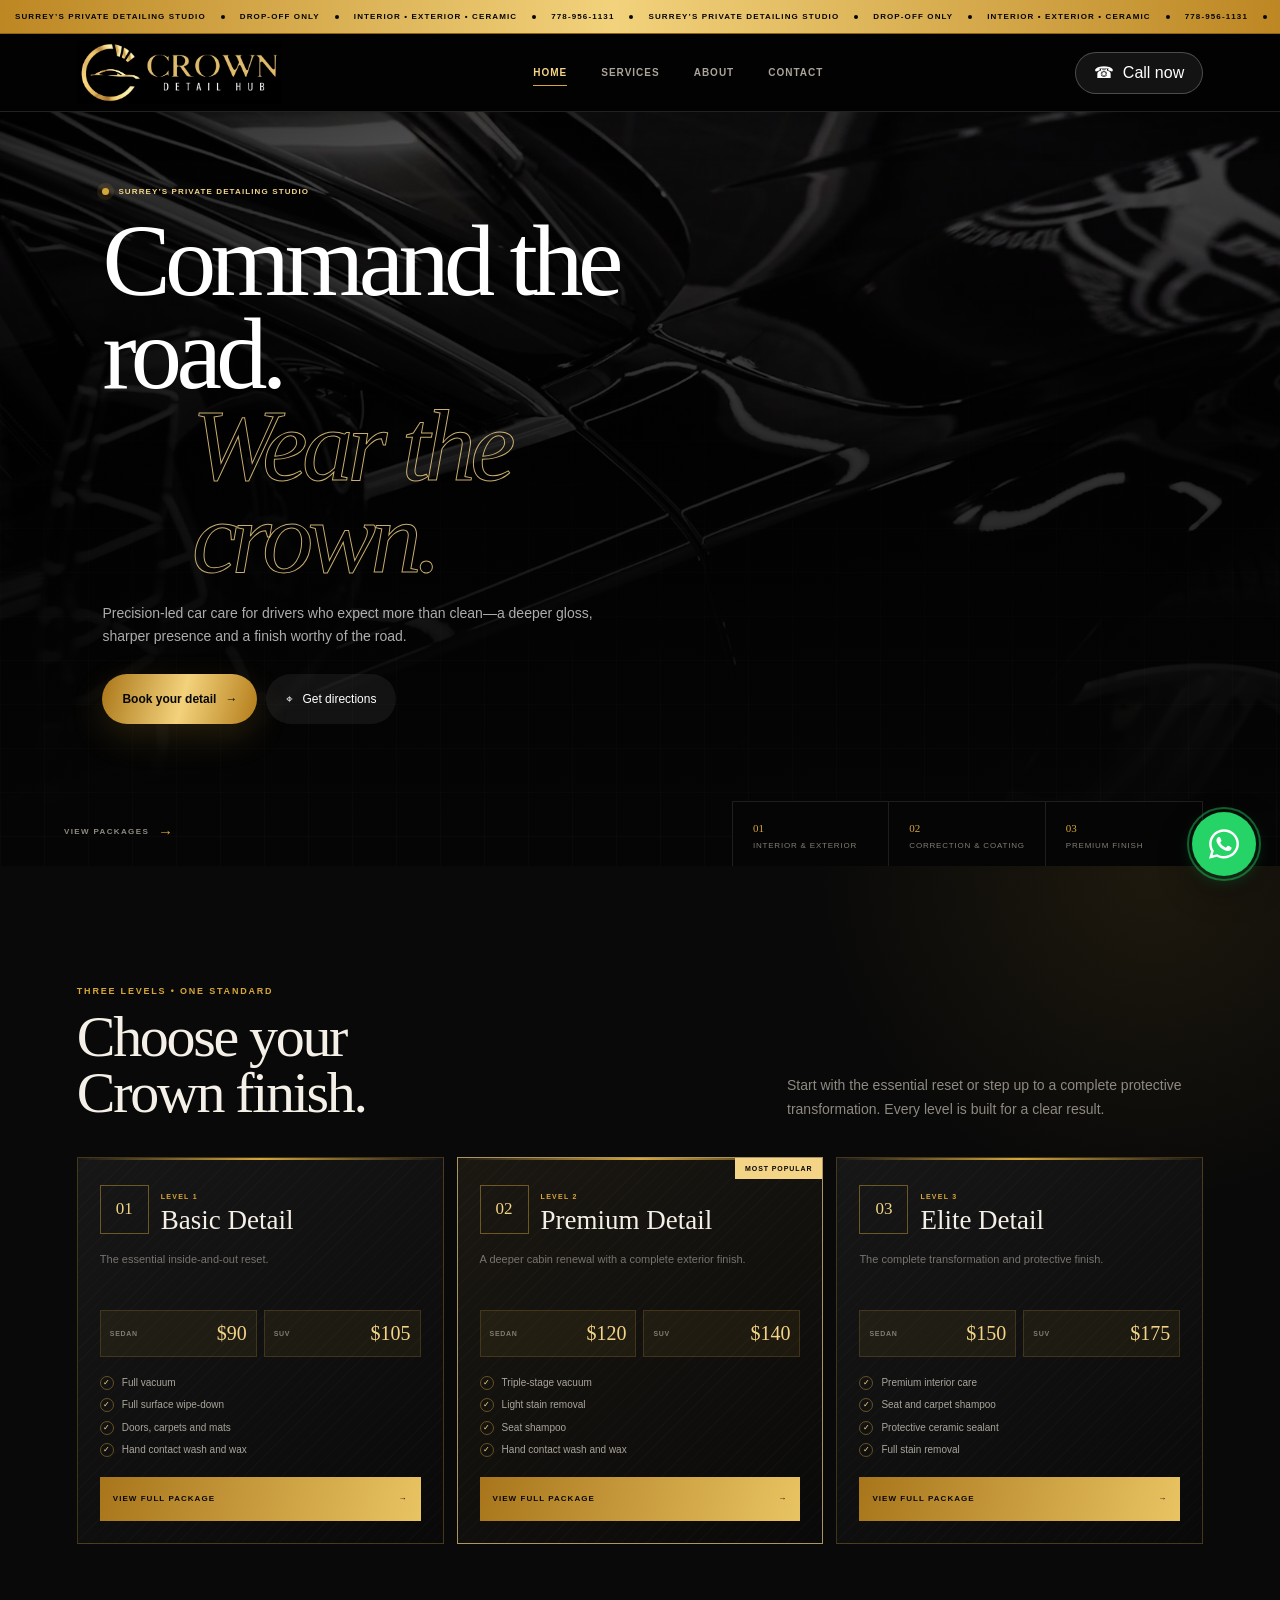
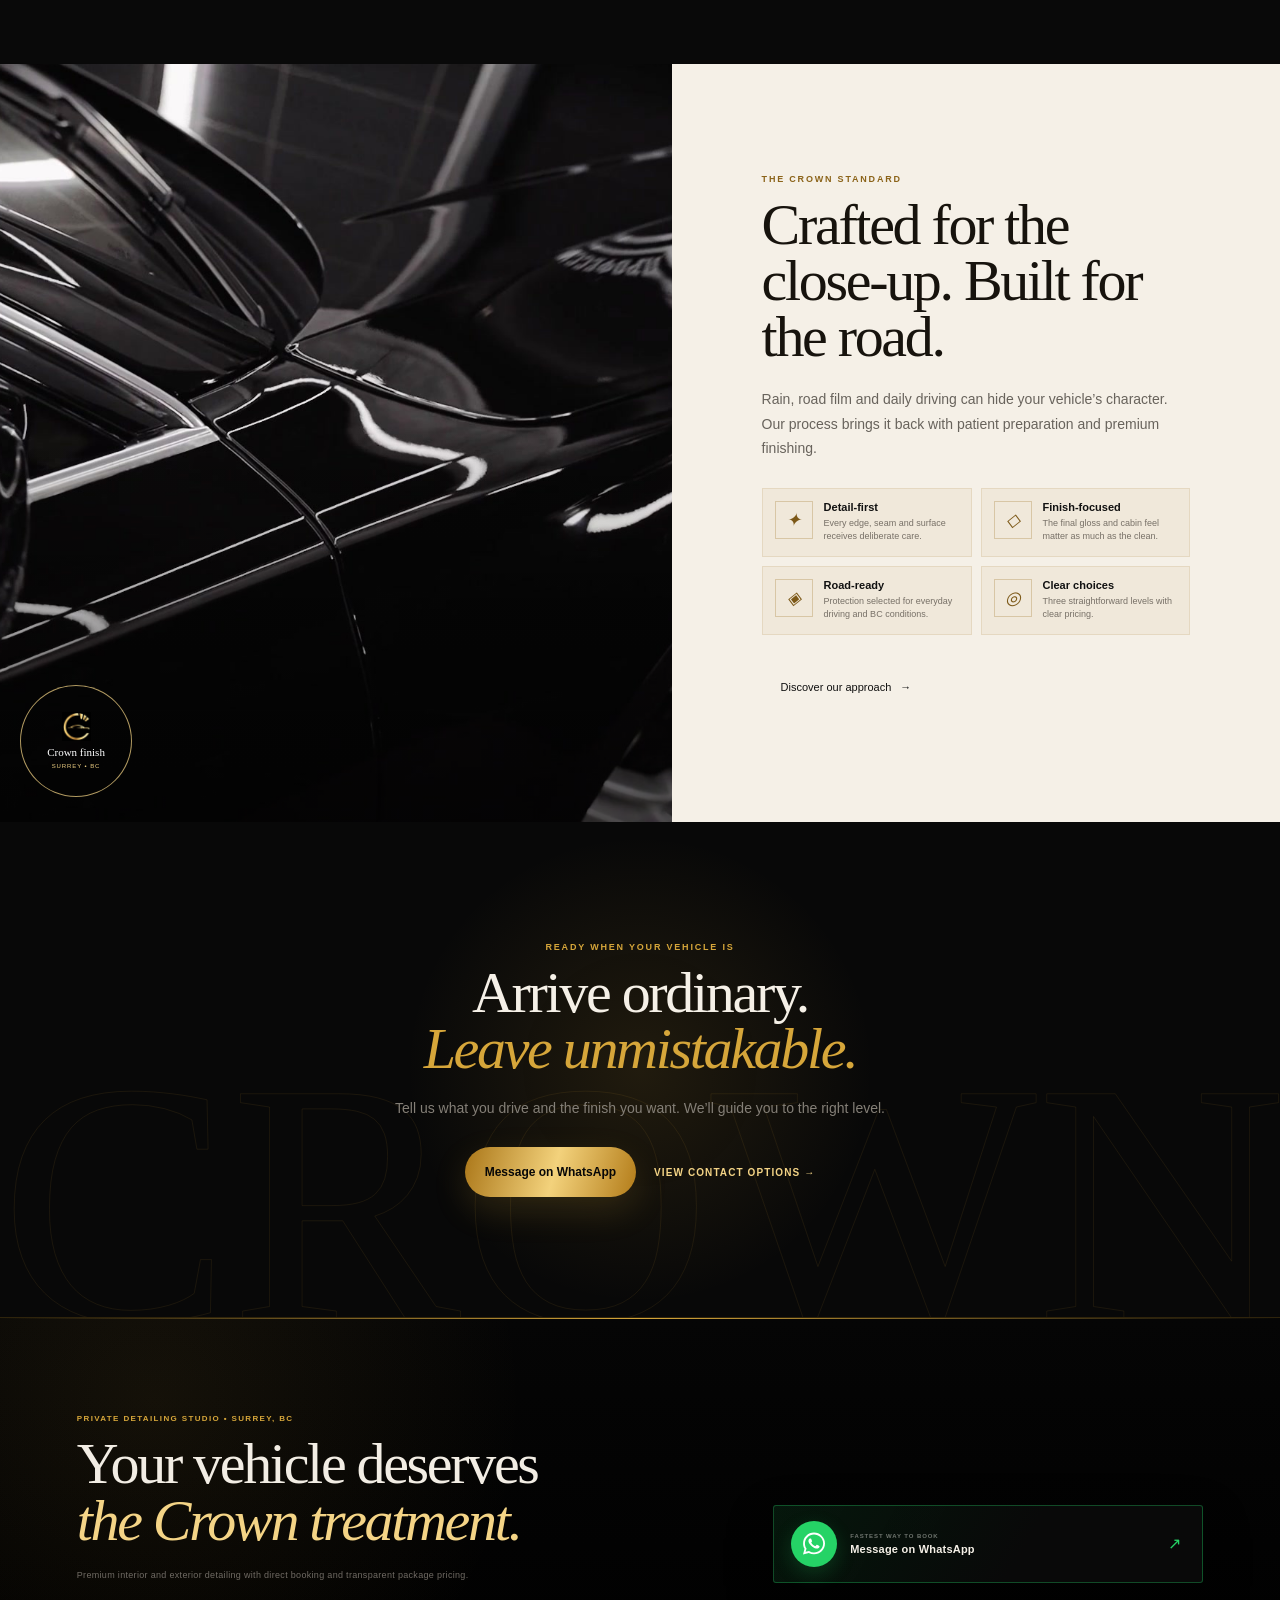
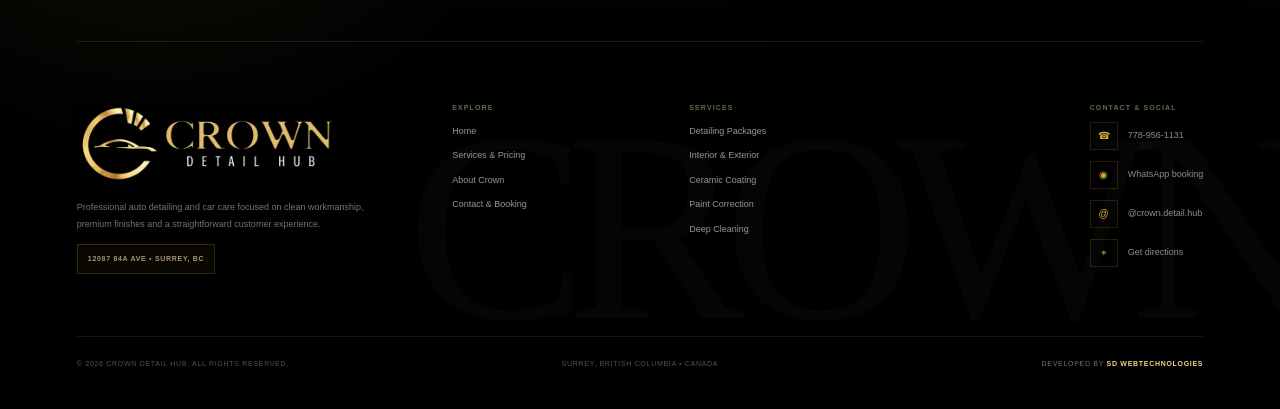
==== commit a98e40a5: "Add files via upload" ====
--- a/index.html
+++ b/index.html
@@ -38,7 +38,7 @@
         <p class="hero-intro">Precision-led car care for drivers who expect more than clean—a deeper gloss, sharper presence and a finish worthy of the road.</p>
         <div class="hero-actions">
           <a class="button gold-button" href="https://wa.me/17789561131?text=Hi%20Crown%20Detail%20Hub%2C%20I%27d%20like%20to%20book%20an%20auto%20detailing%20service." target="_blank" rel="noreferrer">Book your detail <span>→</span></a>
-          <a class="button glass-button" href="https://www.google.com/maps/search/?api=1&amp;query=10384+Scott+Road+Surrey+BC+V3V+2Y7" target="_blank" rel="noreferrer"><span>⌖</span> Get directions</a>
+          <a class="button glass-button" href="https://www.google.com/maps/search/?api=1&amp;query=12087+84A+Ave+Surrey+BC" target="_blank" rel="noreferrer"><span>⌖</span> Get directions</a>
         </div>
       </div>
       <div class="hero-proof"><div><span>01</span><p>Interior &amp; exterior</p></div><div><span>02</span><p>Correction &amp; coating</p></div><div><span>03</span><p>Premium finish</p></div></div>
@@ -94,11 +94,63 @@
     </section>
 
     <footer class="site-footer">
-      <div class="footer-cta"><div><p>Private detailing studio • Surrey, BC</p><h2>A sharper finish is<br><span>one message away.</span></h2></div><a class="footer-whatsapp" href="https://wa.me/17789561131?text=Hi%20Crown%20Detail%20Hub%2C%20I%27d%20like%20to%20book%20a%20detailing%20service." target="_blank" rel="noreferrer"><span class="footer-whatsapp-icon">◉</span><span><small>Quick booking</small><strong>Message on WhatsApp</strong></span><span class="arrow">↗</span></a></div>
-      <div class="footer-main"><div class="footer-brand"><img src="assets/media/crown-wordmark.webp" alt="Crown Detail Hub"><small>Professional auto detailing &amp; car care</small></div><div class="footer-pages"><small>Explore</small><div><a href="index.html">Home</a><a href="services.html">Services</a><a href="about.html">About</a><a href="contact.html">Contact</a></div></div><div class="footer-contact"><small>Visit &amp; connect</small><a href="https://www.google.com/maps/search/?api=1&amp;query=10384+Scott+Road+Surrey+BC+V3V+2Y7" target="_blank" rel="noreferrer">⌖ 10384 Scott Road, Surrey, BC V3V 2Y7</a><a href="tel:+17789561131">☎ 778-956-1131</a><a href="https://www.instagram.com/crown.detail.hub/" target="_blank" rel="noreferrer">@ @crown.detail.hub</a></div></div>
-      <p class="footer-note"><span>© 2026 Crown Detail Hub</span><span>Surrey, British Columbia • Canada</span></p>
-    </footer>
-    <a class="whatsapp-float" href="https://wa.me/17789561131?text=Hi%20Crown%20Detail%20Hub%2C%20I%27d%20like%20to%20book%20a%20detailing%20service." target="_blank" rel="noreferrer" aria-label="Book Crown Detail Hub on WhatsApp"><span>◉</span><strong><small>Quick booking</small>WhatsApp</strong></a>
+    <div class="footer-cta">
+      <div class="footer-cta-copy">
+        <p>Private detailing studio • Surrey, BC</p>
+        <h2>Your vehicle deserves<br><span>the Crown treatment.</span></h2>
+        <small>Premium interior and exterior detailing with direct booking and transparent package pricing.</small>
+      </div>
+      <a class="footer-whatsapp" href="https://wa.me/17789561131?text=Hi%20Crown%20Detail%20Hub%2C%20I%27d%20like%20to%20book%20a%20detailing%20service." target="_blank" rel="noreferrer">
+        <span class="footer-whatsapp-icon"><img src="assets/media/whatsapp.svg" alt="" aria-hidden="true"></span>
+        <span><small>Fastest way to book</small><strong>Message on WhatsApp</strong></span>
+        <span class="arrow">↗</span>
+      </a>
+    </div>
+
+    <div class="footer-main">
+      <div class="footer-brand">
+        <img src="assets/media/crown-wordmark.webp" alt="Crown Detail Hub">
+        <p>Professional auto detailing and car care focused on clean workmanship, premium finishes and a straightforward customer experience.</p>
+        <span class="footer-location-label">12087 84A Ave • Surrey, BC</span>
+      </div>
+
+      <div class="footer-column footer-pages">
+        <small>Explore</small>
+        <nav aria-label="Footer navigation">
+          <a href="index.html">Home</a>
+          <a href="services.html">Services &amp; Pricing</a>
+          <a href="about.html">About Crown</a>
+          <a href="contact.html">Contact &amp; Booking</a>
+        </nav>
+      </div>
+
+      <div class="footer-column footer-services">
+        <small>Services</small>
+        <nav aria-label="Service links">
+          <a href="services.html#packages">Detailing Packages</a>
+          <a href="services.html#packages">Interior &amp; Exterior</a>
+          <a href="services.html#speciality">Ceramic Coating</a>
+          <a href="services.html#speciality">Paint Correction</a>
+          <a href="services.html#speciality">Deep Cleaning</a>
+        </nav>
+      </div>
+
+      <div class="footer-column footer-contact">
+        <small>Contact &amp; Social</small>
+        <a href="tel:+17789561131"><span class="footer-link-icon">☎</span><span>778-956-1131</span></a>
+        <a href="https://wa.me/17789561131?text=Hi%20Crown%20Detail%20Hub%2C%20I%27d%20like%20to%20book%20a%20detailing%20service." target="_blank" rel="noreferrer"><span class="footer-link-icon">◉</span><span>WhatsApp booking</span></a>
+        <a href="https://www.instagram.com/crown.detail.hub/" target="_blank" rel="noreferrer"><span class="footer-link-icon">@</span><span>@crown.detail.hub</span></a>
+        <a href="https://www.google.com/maps/search/?api=1&amp;query=12087+84A+Ave+Surrey+BC" target="_blank" rel="noreferrer"><span class="footer-link-icon">⌖</span><span>Get directions</span></a>
+      </div>
+    </div>
+
+    <div class="footer-bottom">
+      <p>© 2026 Crown Detail Hub. All rights reserved.</p>
+      <p>Surrey, British Columbia • Canada</p>
+      <p class="footer-credit">Developed by <strong>SD WebTechnologies</strong></p>
+    </div>
+  </footer>
+    <a class="whatsapp-float" href="https://wa.me/17789561131?text=Hi%20Crown%20Detail%20Hub%2C%20I%27d%20like%20to%20book%20a%20detailing%20service." target="_blank" rel="noreferrer" aria-label="Book Crown Detail Hub on WhatsApp"><img src="assets/media/whatsapp.svg" alt="" aria-hidden="true"></a>
   </main>
 </body>
 </html>
--- a/assets/css/style.css
+++ b/assets/css/style.css
@@ -435,47 +435,53 @@
 /* Large black footer and floating WhatsApp action */
 .site-footer {
   position:relative;
-  padding:70px 20px 100px;
+  padding:76px 20px 34px;
   display:grid;
-  gap:48px;
+  gap:46px;
   overflow:hidden;
   border-top:1px solid rgba(214,166,58,.22);
-  background:#000;
+  background:
+    radial-gradient(circle at 12% 12%,rgba(214,166,58,.08),transparent 29%),
+    linear-gradient(180deg,#050505 0%,#000 55%);
 }
 .site-footer::before { content:"";position:absolute;inset:0 0 auto;height:1px;background:linear-gradient(90deg,transparent,var(--gold),transparent); }
-.footer-cta { min-width:0;display:grid;gap:28px;padding-bottom:44px;border-bottom:1px solid rgba(255,255,255,.1); }
-.footer-cta p { margin:0 0 13px;color:var(--gold);font-size:8px;font-weight:900;letter-spacing:.17em;text-transform:uppercase; }
-.footer-cta h2 { margin:0;color:#f2ede4;font-family:Georgia,"Times New Roman",serif;font-size:clamp(35px,11vw,55px);font-weight:400;line-height:1;letter-spacing:-.04em; }
+.site-footer::after { content:"CROWN";position:absolute;right:-24px;bottom:88px;color:rgba(255,255,255,.018);font-family:Georgia,"Times New Roman",serif;font-size:clamp(90px,24vw,270px);line-height:.7;letter-spacing:-.08em;pointer-events:none; }
+.footer-cta { position:relative;z-index:1;min-width:0;display:grid;gap:28px;padding-bottom:42px;border-bottom:1px solid rgba(255,255,255,.1); }
+.footer-cta-copy p { margin:0 0 13px;color:var(--gold);font-size:8px;font-weight:900;letter-spacing:.17em;text-transform:uppercase; }
+.footer-cta h2 { margin:0;color:#f2ede4;font-family:Georgia,"Times New Roman",serif;font-size:clamp(35px,11vw,58px);font-weight:400;line-height:.98;letter-spacing:-.04em; }
 .footer-cta h2 span { color:var(--gold-light);font-style:italic; }
-.footer-whatsapp { min-width:0;min-height:68px;display:grid;grid-template-columns:42px minmax(0,1fr) 17px;align-items:center;gap:12px;padding:12px 14px;border:1px solid rgba(214,166,58,.5);background:linear-gradient(120deg,#19150d,#090909 64%);box-shadow:0 18px 45px rgba(0,0,0,.38);transition:transform .2s ease,border-color .2s ease; }
-.footer-whatsapp-icon { width:42px;height:42px;display:grid;place-items:center;border-radius:50%;background:linear-gradient(135deg,#f2d17b,#a97517);color:#050505; }
-.footer-whatsapp-icon svg { width:20px;height:20px; }
+.footer-cta-copy > small { display:block;max-width:560px;margin-top:17px;color:#706b64;font-size:9px;line-height:1.8;letter-spacing:.035em; }
+.footer-whatsapp { min-width:0;min-height:74px;display:grid;grid-template-columns:46px minmax(0,1fr) 17px;align-items:center;gap:13px;padding:13px 15px;border:1px solid rgba(37,211,102,.32);border-radius:3px;background:linear-gradient(120deg,rgba(37,211,102,.1),#090909 58%);box-shadow:0 18px 45px rgba(0,0,0,.38);transition:transform .2s ease,border-color .2s ease,background .2s ease; }
+.footer-whatsapp-icon { width:46px;height:46px;display:grid;place-items:center;border-radius:50%;background:#25D366;box-shadow:0 7px 20px rgba(37,211,102,.2);overflow:hidden; }
+.footer-whatsapp-icon img { width:25px;height:25px;display:block;object-fit:contain; }
 .footer-whatsapp > span:nth-child(2) { min-width:0;display:flex;flex-direction:column;gap:4px; }
-.footer-whatsapp small { color:#746e64;font-size:6px;font-weight:900;letter-spacing:.15em;text-transform:uppercase; }
+.footer-whatsapp small { color:#6f756f;font-size:6px;font-weight:900;letter-spacing:.15em;text-transform:uppercase; }
 .footer-whatsapp strong { color:#f5f0e7;font-size:11px;letter-spacing:.02em; }
-.footer-whatsapp > svg { width:17px;color:var(--gold); }
-.footer-main { min-width:0;display:grid;gap:34px; }
-.footer-brand { min-width:0;display:flex;flex-direction:column;align-items:flex-start;gap:9px; }
+.footer-whatsapp .arrow { color:#25D366;font-size:16px; }
+.footer-main { position:relative;z-index:1;min-width:0;display:grid;gap:36px; }
+.footer-brand { min-width:0;display:flex;flex-direction:column;align-items:flex-start;gap:12px; }
 .footer-brand > img { width:min(260px,77vw);height:auto;object-fit:contain; }
-.footer-brand small,.footer-pages > small,.footer-contact > small { color:#55504a;font-size:7px;font-weight:900;letter-spacing:.14em;text-transform:uppercase; }
-.footer-pages { display:grid;gap:14px; }
-.footer-pages > div { display:flex;flex-wrap:wrap;gap:20px; }
-.footer-pages a { color:#99938a;font-size:9px;font-weight:800;letter-spacing:.1em;text-transform:uppercase; }
-.footer-contact { min-width:0;display:grid;gap:12px; }
-.footer-contact a { min-width:0;display:flex;align-items:center;gap:9px;color:#8d887f;font-size:9px;line-height:1.5;overflow-wrap:anywhere; }
-.footer-contact svg { flex:0 0 15px;width:15px;color:var(--gold); }
-.footer-note { margin:0;padding-top:22px;display:flex;flex-direction:column;gap:8px;border-top:1px solid rgba(255,255,255,.08);color:#4f4a44;font-size:7px;letter-spacing:.11em;text-transform:uppercase; }
-.footer-note span:first-child { color:#716b63; }
-.whatsapp-float { min-height:56px;position:fixed;z-index:110;right:12px;bottom:14px;display:flex;align-items:center;gap:10px;padding:7px 15px 7px 7px;border:1px solid rgba(244,212,134,.7);border-radius:999px;background:#050505;color:#fff;box-shadow:0 15px 40px rgba(0,0,0,.48),0 0 0 1px rgba(214,166,58,.08);isolation:isolate;transition:transform .2s ease,border-color .2s ease; }
-.whatsapp-float::before { content:"";position:absolute;z-index:-1;inset:-1px;border:1px solid rgba(214,166,58,.45);border-radius:inherit;animation:whatsappPulse 2.8s ease-out infinite; }
-.whatsapp-float > span { width:40px;height:40px;display:grid;place-items:center;border-radius:50%;background:linear-gradient(135deg,#f3d27c,#a77216);color:#050505; }
-.whatsapp-float svg { width:19px;height:19px; }
-.whatsapp-float > strong { display:flex;flex-direction:column;gap:2px;font-size:10px;letter-spacing:.04em; }
-.whatsapp-float small { color:#8b847a;font-size:5px;font-weight:900;letter-spacing:.15em;text-transform:uppercase; }
+.footer-brand > p { max-width:440px;margin:4px 0 0;color:#777169;font-size:9px;line-height:1.8; }
+.footer-location-label { display:inline-flex;align-items:center;min-height:30px;padding:7px 10px;border:1px solid rgba(214,166,58,.2);color:#a79777;background:rgba(214,166,58,.045);font-size:7px;font-weight:800;letter-spacing:.1em;text-transform:uppercase; }
+.footer-column { min-width:0;display:grid;align-content:start;gap:14px; }
+.footer-column > small { color:#70624a;font-size:7px;font-weight:900;letter-spacing:.16em;text-transform:uppercase; }
+.footer-column nav { display:grid;gap:11px; }
+.footer-column a { color:#9a958d;font-size:9px;line-height:1.5;transition:color .18s ease,transform .18s ease; }
+.footer-pages a,.footer-services a { width:max-content;max-width:100%; }
+.footer-contact { min-width:0;display:grid;gap:11px; }
+.footer-contact a { min-width:0;display:flex;align-items:center;gap:10px;color:#918c84;font-size:9px;line-height:1.5;overflow-wrap:anywhere; }
+.footer-link-icon { flex:0 0 28px;width:28px;height:28px;display:grid;place-items:center;border:1px solid rgba(214,166,58,.18);color:var(--gold);font-size:10px; }
+.footer-bottom { position:relative;z-index:1;margin:0;padding-top:23px;display:grid;gap:9px;border-top:1px solid rgba(255,255,255,.08);color:#56514b;font-size:7px;letter-spacing:.1em;text-transform:uppercase; }
+.footer-bottom p { margin:0; }
+.footer-credit { color:#777069 !important; }
+.footer-credit strong { color:var(--gold-light);font-weight:900; }
+.whatsapp-float { width:58px;height:58px;position:fixed;z-index:110;right:14px;bottom:16px;display:grid;place-items:center;padding:0;border:0;border-radius:50%;background:#25D366;color:#fff;box-shadow:0 14px 34px rgba(0,0,0,.42),0 5px 16px rgba(37,211,102,.28);isolation:isolate;transition:transform .2s ease,box-shadow .2s ease; }
+.whatsapp-float::before { content:"";position:absolute;z-index:-1;inset:-5px;border:2px solid rgba(37,211,102,.42);border-radius:50%;animation:whatsappPulse 2.6s ease-out infinite; }
+.whatsapp-float img { width:31px;height:31px;display:block;object-fit:contain; }
 .feature-icon { width:38px;height:38px;display:grid;place-items:center;color:#7c5817;border:1px solid rgba(155,109,25,.28);font-size:18px; }
 .service-icon,.value-icon { width:28px;height:28px;display:grid;place-items:center;color:inherit;font-size:20px; }
 .fact-icon { width:37px;height:37px;grid-row:1/3;display:grid;place-items:center;color:var(--gold);border:1px solid rgba(214,166,58,.25);font-style:normal; }
-.footer-whatsapp-icon,.whatsapp-float > span { font-size:20px; }
+.footer-whatsapp-icon { font-size:20px; }
 .static-page-spacer { height:140px;background:#050505; }
 
 @keyframes announcementRun { to { transform: translateX(-50%); } }
@@ -529,13 +535,16 @@
   .quick-enquiry { grid-template-columns:.75fr 1.25fr;align-items:center;gap:7vw; }
   .location-section { grid-template-columns:1.08fr .92fr; }
   .location-copy { padding:90px 6vw; }
-  .site-footer { padding:90px 5vw 70px;gap:58px; }
-  .footer-cta { grid-template-columns:minmax(0,1.15fr) minmax(330px,.85fr);align-items:end;padding-bottom:56px; }
-  .footer-whatsapp { min-height:76px;padding:15px 17px; }
-  .footer-main { grid-template-columns:1fr auto;align-items:start; }
-  .footer-contact { grid-column:1/-1; }
-  .footer-note { flex-direction:row;justify-content:space-between; }
-  .whatsapp-float { right:22px;bottom:22px; }
+  .site-footer { padding:96px 5vw 42px;gap:62px; }
+  .footer-cta { grid-template-columns:minmax(0,1.15fr) minmax(330px,.85fr);align-items:end;padding-bottom:58px; }
+  .footer-whatsapp { min-height:78px;padding:15px 17px; }
+  .footer-main { grid-template-columns:1.15fr 1fr 1fr;align-items:start;gap:46px; }
+  .footer-brand { grid-column:1/-1; }
+  .footer-bottom { grid-template-columns:1fr 1fr;align-items:center; }
+  .footer-bottom p:nth-child(2) { text-align:right; }
+  .footer-credit { grid-column:1/-1;padding-top:10px;border-top:1px solid rgba(255,255,255,.045); }
+  .whatsapp-float { width:64px;height:64px;right:24px;bottom:24px; }
+  .whatsapp-float img { width:34px;height:34px; }
 }
 
 @media (min-width: 980px) {
@@ -560,10 +569,16 @@
   .full-plan.is-popular { transform:translateY(-13px); }
   .values-grid { grid-template-columns:repeat(4,1fr); }
   .site-footer { padding-inline:6vw; }
-  .footer-main { grid-template-columns:1fr auto 1fr;gap:6vw; }
-  .footer-contact { grid-column:auto;justify-self:end; }
+  .footer-main { grid-template-columns:1.35fr .75fr .9fr 1.05fr;gap:5vw; }
+  .footer-brand { grid-column:auto; }
+  .footer-contact { justify-self:end; }
   .footer-whatsapp { justify-self:end;width:min(100%,430px); }
-  .footer-whatsapp:hover,.whatsapp-float:hover { transform:translateY(-3px);border-color:var(--gold-light); }
+  .footer-whatsapp:hover { transform:translateY(-3px);border-color:rgba(37,211,102,.7);background:linear-gradient(120deg,rgba(37,211,102,.16),#090909 58%); }
+  .footer-column a:hover { color:var(--gold-light);transform:translateX(2px); }
+  .footer-bottom { grid-template-columns:1fr auto 1fr; }
+  .footer-bottom p:nth-child(2) { text-align:center; }
+  .footer-credit { grid-column:auto;padding-top:0;border-top:0;text-align:right; }
+  .whatsapp-float:hover { transform:translateY(-3px) scale(1.04);box-shadow:0 18px 40px rgba(0,0,0,.46),0 7px 20px rgba(37,211,102,.34); }
 }
 
 @media (max-width: 380px) {
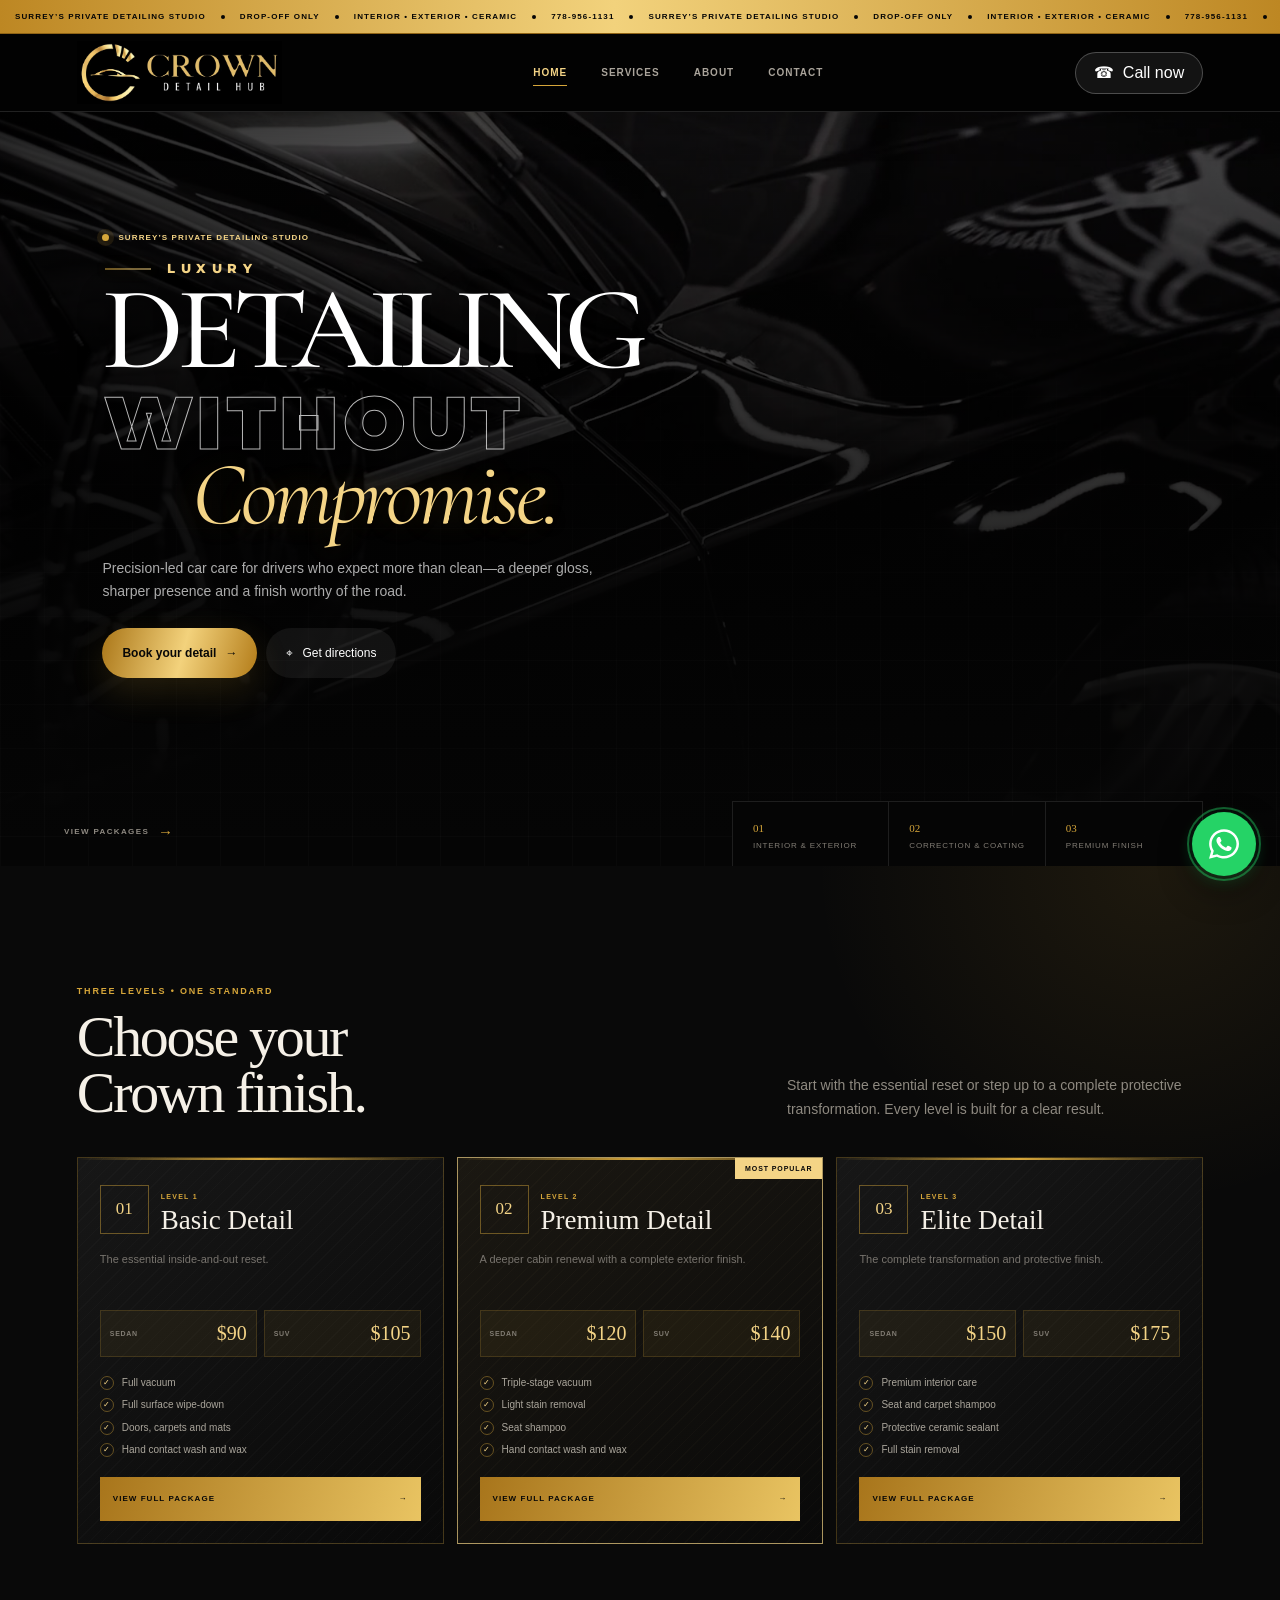
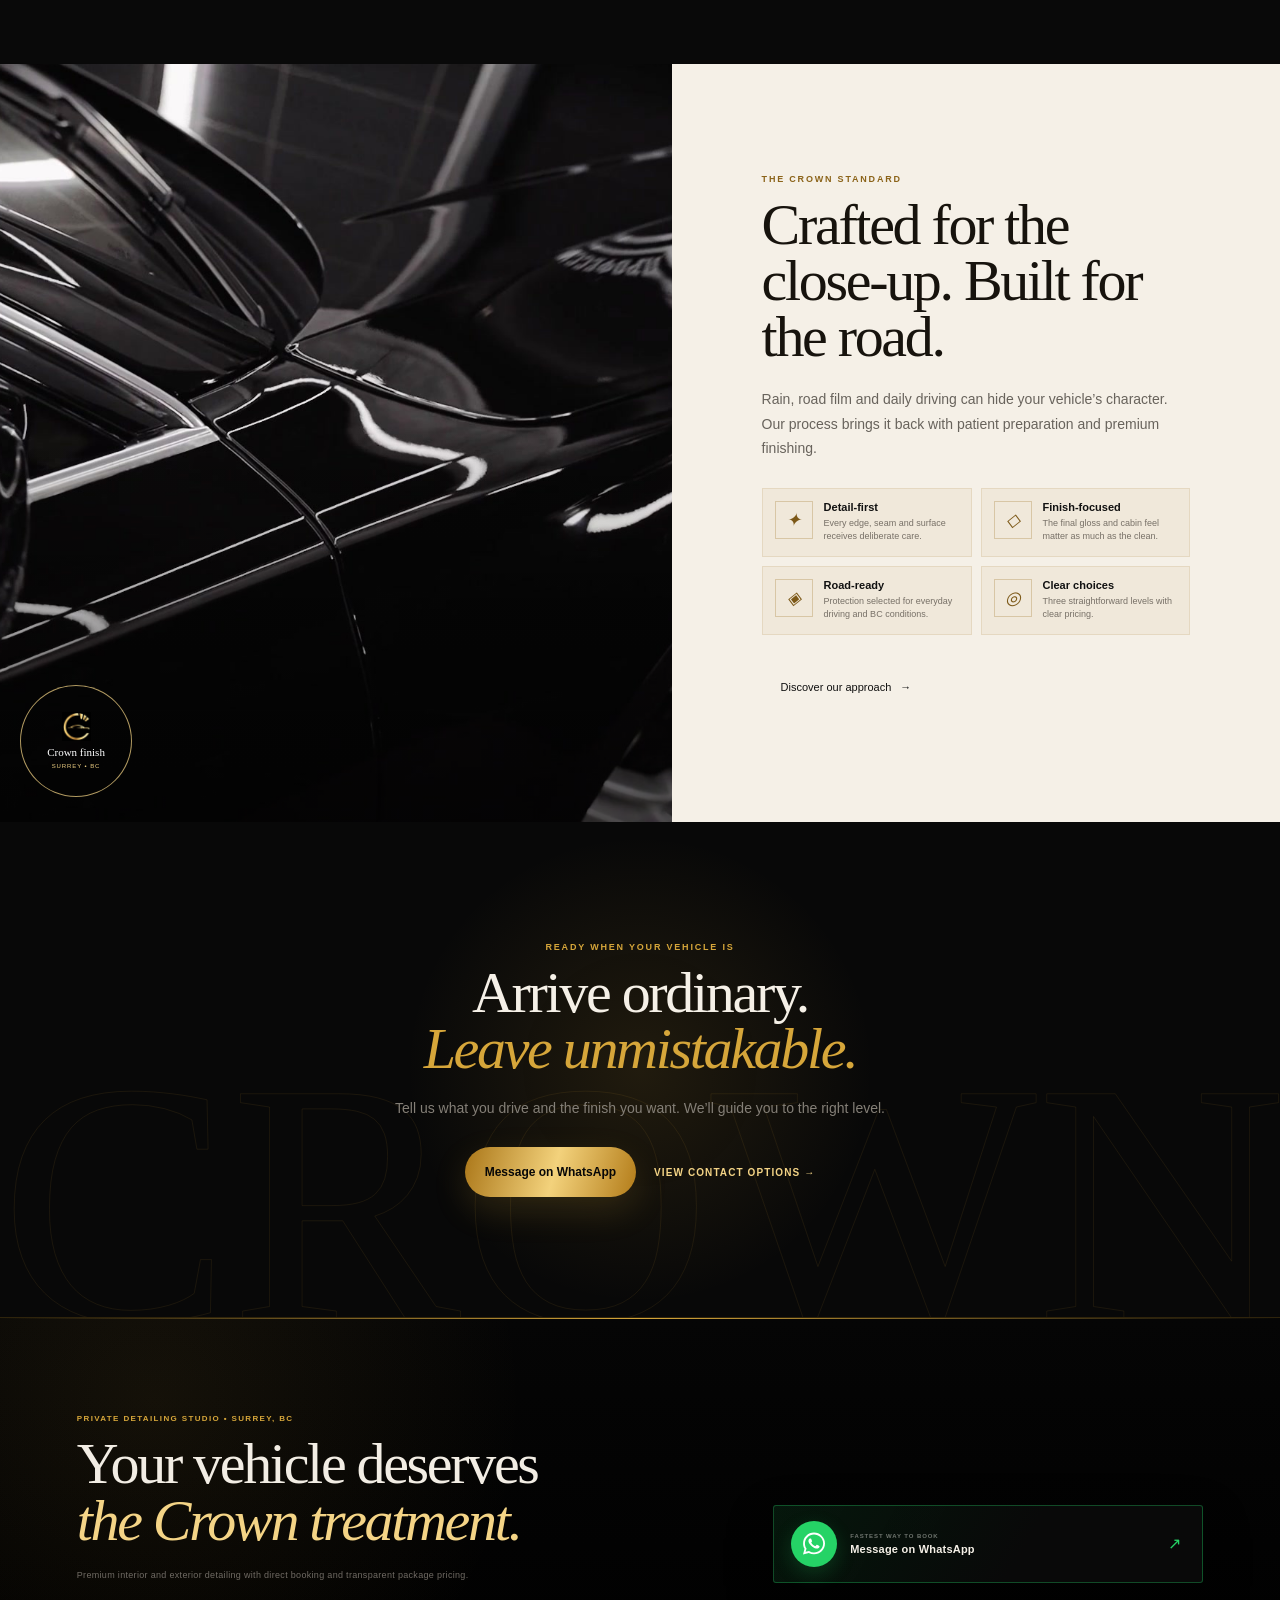
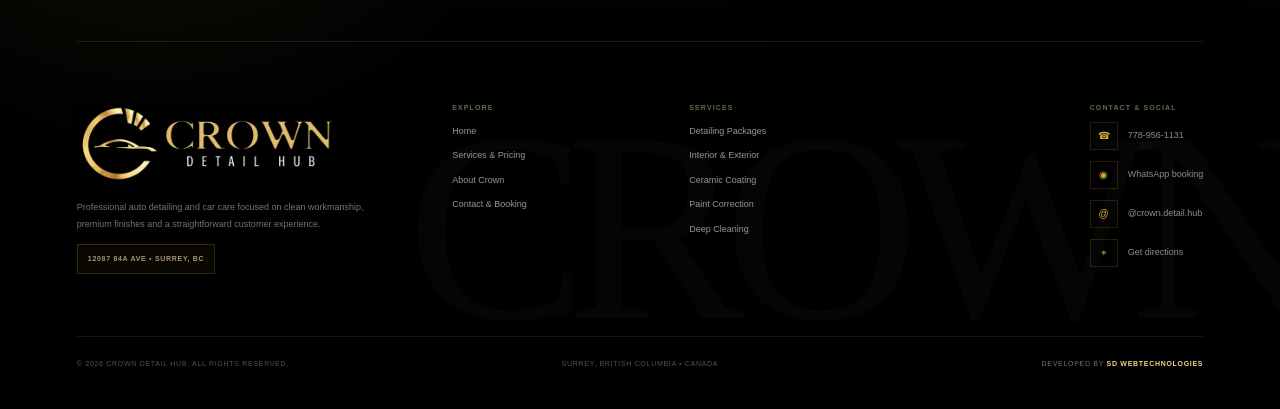
==== commit 4f7d4709: "Add files via upload" ====
--- a/index.html
+++ b/index.html
@@ -6,6 +6,9 @@
   <meta name="description" content="Premium auto detailing, interior care, paint correction and ceramic coating in Surrey, BC.">
   <title>Crown Detail Hub | Premium Auto Detailing</title>
   <link rel="icon" href="assets/media/crown-symbol.webp">
+  <link rel="preconnect" href="https://fonts.googleapis.com">
+  <link rel="preconnect" href="https://fonts.gstatic.com" crossorigin>
+  <link href="https://fonts.googleapis.com/css2?family=Cormorant+Garamond:ital,wght@0,500;1,500&amp;family=Montserrat:wght@600;700;800&amp;display=swap" rel="stylesheet">
   <link rel="stylesheet" href="assets/css/style.css">
   <script src="assets/js/main.js" defer></script>
 </head>
@@ -34,7 +37,12 @@
       <div class="hero-shade"></div><div class="hero-grid" aria-hidden="true"></div>
       <div class="hero-content">
         <p class="hero-kicker"><span></span> Surrey’s private detailing studio</p>
-        <h1 id="home-title">Command the road.<em>Wear the crown.</em></h1>
+        <h1 id="home-title" class="hero-luxury-title" aria-label="Luxury Detailing Without Compromise.">
+          <span class="hero-title-luxury">Luxury</span>
+          <span class="hero-title-detailing">Detailing</span>
+          <span class="hero-title-without">Without</span>
+          <span class="hero-title-compromise">Compromise.</span>
+        </h1>
         <p class="hero-intro">Precision-led car care for drivers who expect more than clean—a deeper gloss, sharper presence and a finish worthy of the road.</p>
         <div class="hero-actions">
           <a class="button gold-button" href="https://wa.me/17789561131?text=Hi%20Crown%20Detail%20Hub%2C%20I%27d%20like%20to%20book%20an%20auto%20detailing%20service." target="_blank" rel="noreferrer">Book your detail <span>→</span></a>
--- a/assets/css/style.css
+++ b/assets/css/style.css
@@ -211,16 +211,70 @@
 .hero-kicker { margin: 0; display: flex; align-items: center; gap: 9px; color: var(--gold-light); font-size: 8px; font-weight: 900; letter-spacing: .14em; text-transform: uppercase; }
 .hero-kicker span { width: 7px; height: 7px; border-radius: 50%; background: var(--gold); box-shadow: 0 0 0 5px rgba(214,166,58,.12); }
 .hero-content h1 {
-  max-width: 650px;
-  margin: 19px 0 18px;
+  max-width: 760px;
+  margin: 20px 0 22px;
+}
+.hero-luxury-title {
+  display: grid;
+  justify-items: start;
+  width: min(100%, 760px);
   color: #fff;
-  font-family: Georgia, "Times New Roman", serif;
-  font-size: clamp(49px, 15.5vw, 72px);
+  text-transform: uppercase;
+}
+.hero-luxury-title > span { display: block; }
+.hero-title-luxury {
+  position: relative;
+  margin: 0 0 7px 3px;
+  padding-left: 48px;
+  color: var(--gold-light);
+  font-family: Montserrat, "Helvetica Neue", Arial, sans-serif;
+  font-size: clamp(10px, 3vw, 14px);
+  font-weight: 800;
+  line-height: 1;
+  letter-spacing: .42em;
+}
+.hero-title-luxury::before {
+  content: "";
+  position: absolute;
+  left: 0;
+  top: 50%;
+  width: 34px;
+  height: 1px;
+  background: linear-gradient(90deg,var(--gold),var(--gold-light));
+  transform: translateY(-50%);
+  box-shadow: 0 0 14px rgba(214,166,58,.34);
+}
+.hero-title-detailing {
+  font-family: "Cormorant Garamond", "Bodoni 72", Didot, Georgia, serif;
+  font-size: clamp(58px, 17vw, 88px);
+  font-weight: 500;
+  line-height: .78;
+  letter-spacing: -.065em;
+  text-shadow: 0 8px 35px rgba(0,0,0,.35);
+}
+.hero-title-without {
+  margin: 11px 0 0 2px;
+  color: transparent;
+  -webkit-text-stroke: 1px rgba(255,255,255,.72);
+  font-family: Montserrat, "Arial Narrow", "Helvetica Neue", Arial, sans-serif;
+  font-size: clamp(35px, 10vw, 54px);
+  font-stretch: condensed;
+  font-weight: 900;
+  line-height: .86;
+  letter-spacing: .055em;
+}
+.hero-title-compromise {
+  margin: 1px 0 0 clamp(22px,7vw,54px);
+  color: var(--gold-light);
+  font-family: "Cormorant Garamond", "Bodoni 72", Didot, Georgia, serif;
+  font-size: clamp(45px, 13vw, 70px);
+  font-style: italic;
   font-weight: 400;
-  line-height: .9;
-  letter-spacing: -.055em;
-}
-.hero-content h1 em { display: block; padding-left: 19px; color: transparent; -webkit-text-stroke: 1px rgba(244,212,134,.82); font-style: italic; }
+  line-height: .88;
+  letter-spacing: -.045em;
+  text-transform: none;
+  text-shadow: 0 0 30px rgba(214,166,58,.17);
+}
 .hero-intro { max-width: 510px; margin: 0; color: rgba(255,255,255,.67); font-size: 14px; line-height: 1.66; }
 .hero-actions { display: grid; gap: 9px; margin-top: 25px; }
 .hero-actions a { width: 100%; }
@@ -498,8 +552,12 @@
   .mobile-page-nav { display:none; }
   .home-hero { min-height:760px;align-items:center; }
   .hero-content { width:min(850px,88vw);padding:170px 0 125px;margin-left:7vw; }
-  .hero-content h1 { font-size:clamp(72px,8vw,112px); }
-  .hero-content h1 em { padding-left:7vw; }
+  .hero-luxury-title { width:min(760px,82vw); }
+  .hero-title-luxury { font-size:13px;margin-bottom:9px;padding-left:62px; }
+  .hero-title-luxury::before { width:46px; }
+  .hero-title-detailing { font-size:clamp(80px,9.2vw,124px); }
+  .hero-title-without { margin-top:15px;font-size:clamp(48px,5.8vw,76px); }
+  .hero-title-compromise { margin-left:clamp(45px,7vw,110px);font-size:clamp(62px,7vw,96px); }
   .hero-actions { display:flex; }
   .hero-actions a { width:auto; }
   .scroll-cue { bottom:27px;left:5vw; }
@@ -584,7 +642,9 @@
 @media (max-width: 380px) {
   .site-header { padding-inline:12px; }
   .brand > img { width:145px; }
-  .hero-content h1 { font-size:46px; }
+  .hero-title-detailing { font-size:54px; }
+  .hero-title-without { font-size:32px; }
+  .hero-title-compromise { font-size:42px;margin-left:18px; }
   .page-hero h1 { font-size:45px; }
   .section-heading h2,.standard-content h2,.home-cta h2,.speciality-heading h2,.service-bottom-cta h2,.story-title h2,.values-top h2,.process-copy h2,.bc-section h2,.about-cta h2,.quick-enquiry h2,.location-copy h2,.contact-bottom h2 { font-size:37px; }
   .price-pair strong { font-size:18px; }
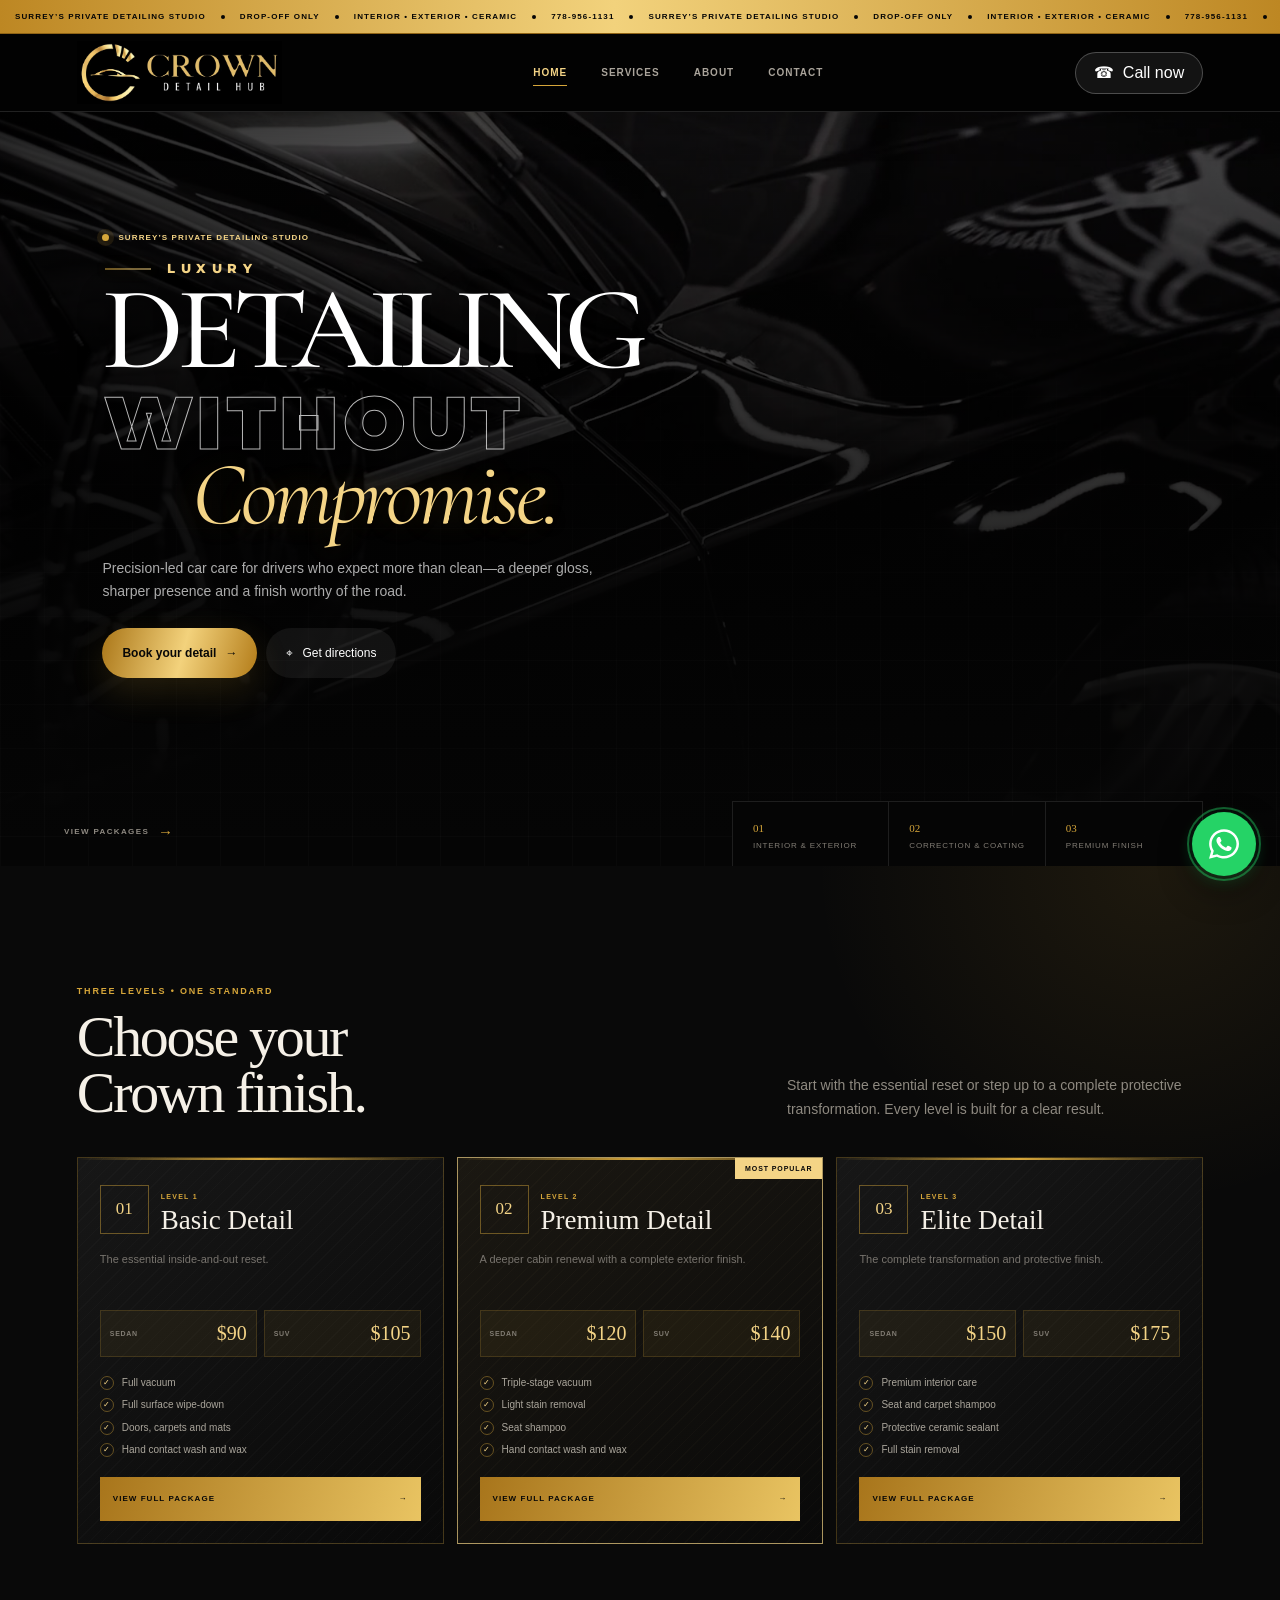
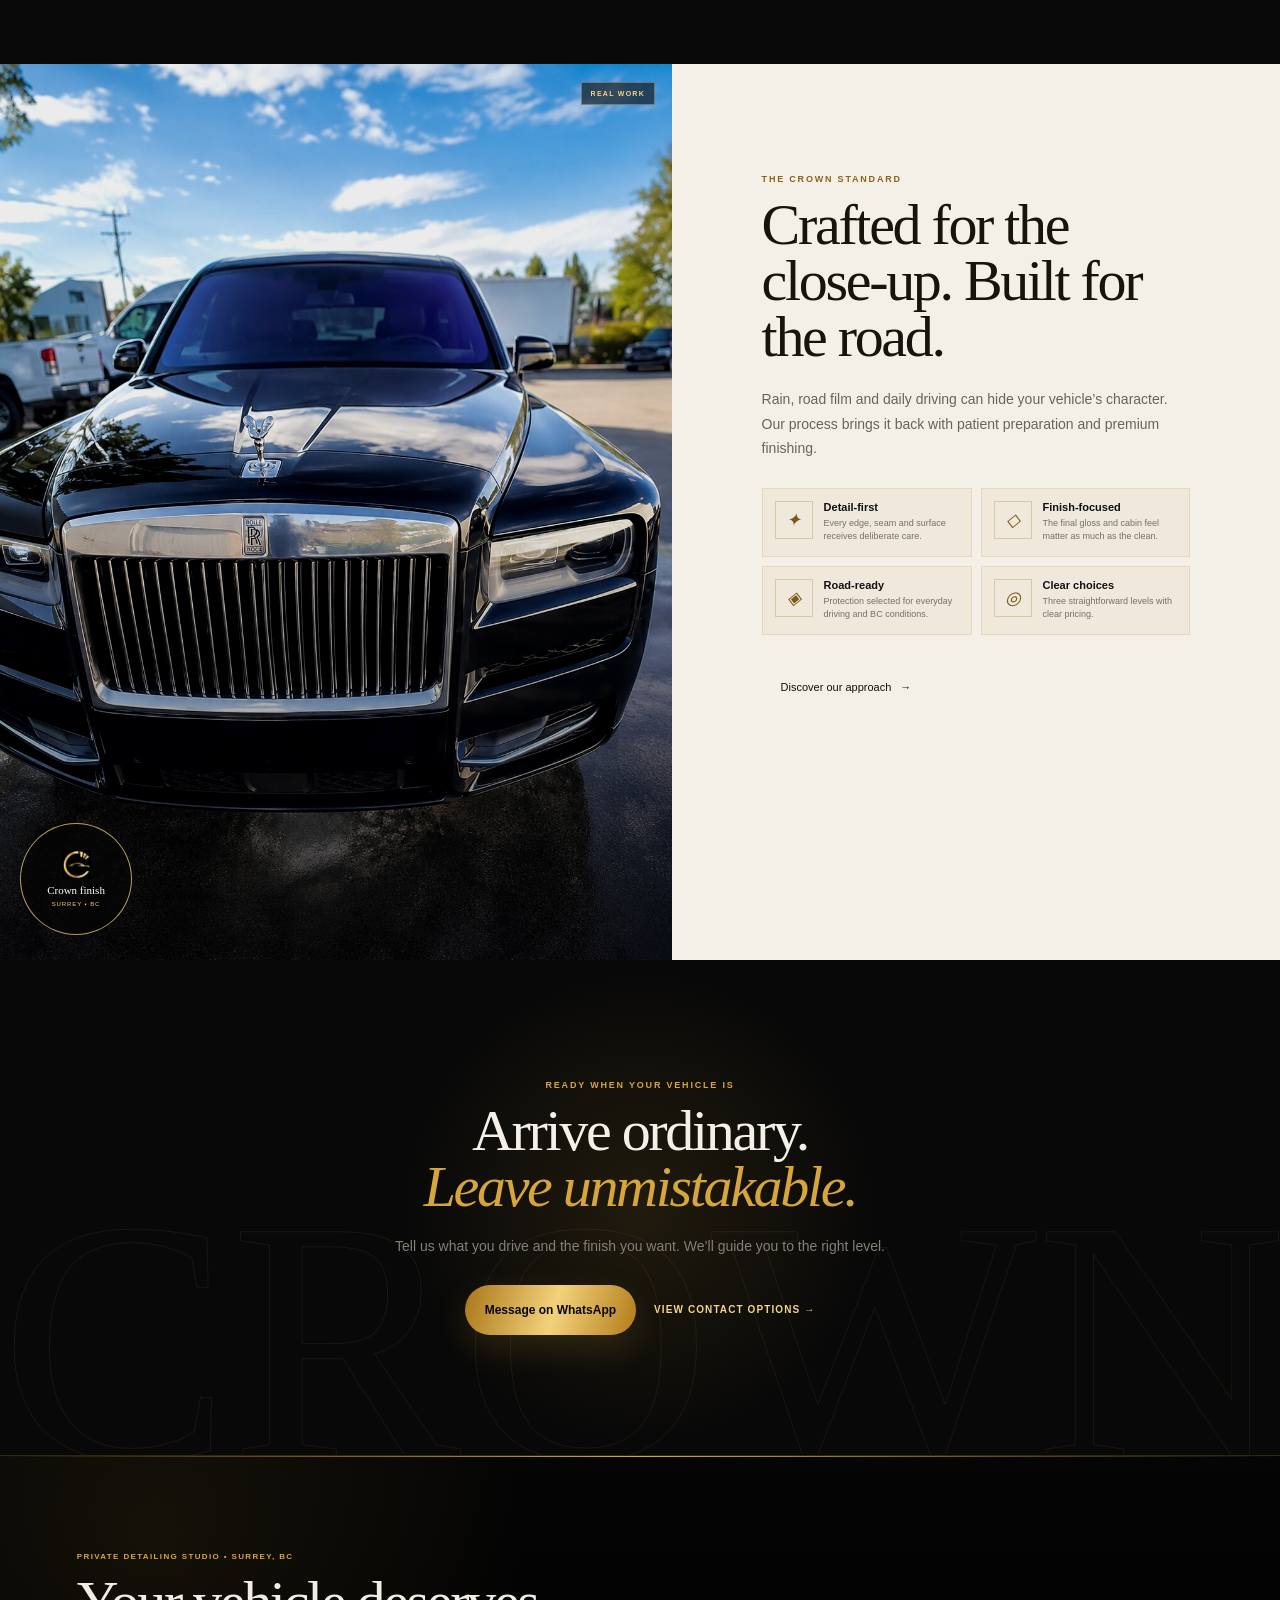
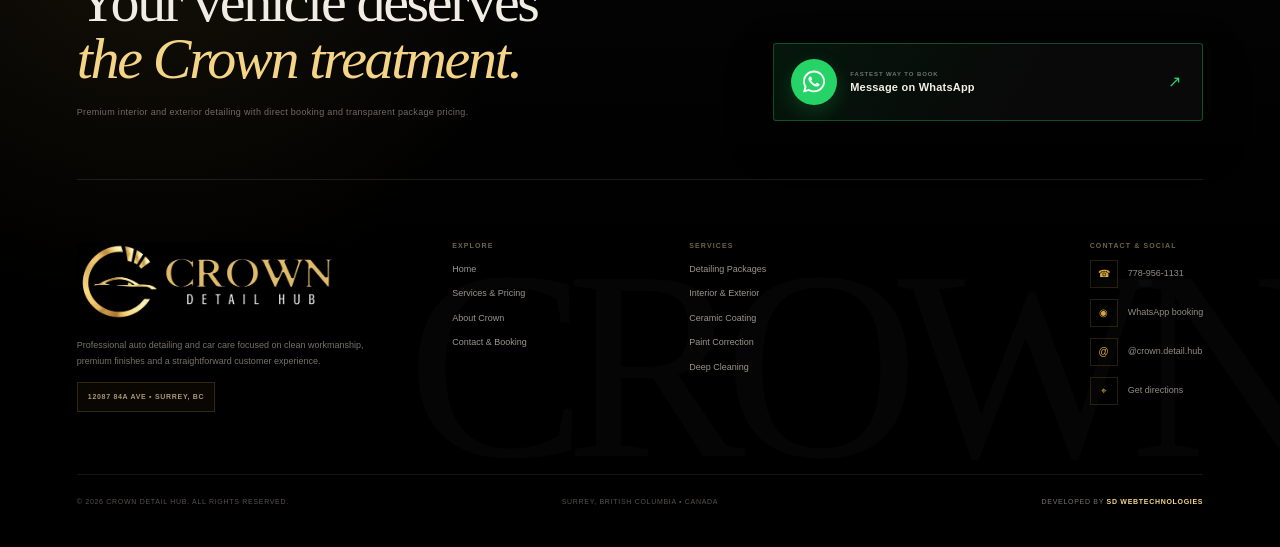
==== commit 87fe1cac: "Add files via upload" ====
--- a/index.html
+++ b/index.html
@@ -81,7 +81,7 @@
     </section>
 
     <section class="home-standard">
-      <div class="standard-photo"><img src="assets/media/crown-hero-poster.jpg" alt="Mirror-finish black vehicle under studio lights"><div class="photo-badge"><img src="assets/media/crown-symbol.webp" alt=""><span>Crown finish</span><small>Surrey • BC</small></div></div>
+      <div class="standard-photo is-real-work"><img src="assets/media/crown-rolls-finish.jpg" alt="Black Rolls-Royce after premium detailing at Crown Detail Hub" loading="lazy" decoding="async"><div class="photo-badge"><img src="assets/media/crown-symbol.webp" alt=""><span>Crown finish</span><small>Surrey • BC</small></div></div>
       <div class="standard-content">
         <p class="eyebrow">The Crown Standard</p><h2>Crafted for the close-up. Built for the road.</h2>
         <p>Rain, road film and daily driving can hide your vehicle’s character. Our process brings it back with patient preparation and premium finishing.</p>
--- a/assets/css/style.css
+++ b/assets/css/style.css
@@ -372,6 +372,149 @@
 .service-notes p { margin: 0; color: #77736c; font-size: 10px; line-height: 1.5; }
 .service-notes strong { display: block; color: #eee9e0; }
 .fineprint { margin: 13px 0 0; color: #5f5b55; font-size: 7px; line-height: 1.6; letter-spacing: .05em; text-transform: uppercase; }
+
+
+/* Real-work photography */
+.standard-photo.is-real-work { background: #0a0a0a; }
+.standard-photo.is-real-work::before {
+  content: "REAL WORK";
+  position: absolute;
+  z-index: 2;
+  top: 18px;
+  right: 17px;
+  padding: 7px 9px;
+  border: 1px solid rgba(244,212,134,.38);
+  background: rgba(5,5,5,.58);
+  color: var(--gold-light);
+  font-size: 7px;
+  font-weight: 900;
+  letter-spacing: .18em;
+  text-transform: uppercase;
+  backdrop-filter: blur(8px);
+}
+.standard-photo.is-real-work > img {
+  object-position: 50% 52%;
+  transform: scale(1.015);
+  filter: saturate(.88) contrast(1.06) brightness(.92);
+}
+.service-real-photo { background: #080808; }
+.service-real-photo img {
+  object-position: 50% 54%;
+  filter: saturate(.88) contrast(1.06) brightness(.9);
+}
+.service-real-photo::before {
+  content: "REAL DETAIL • CROWN DETAIL HUB";
+  position: absolute;
+  z-index: 2;
+  left: 16px;
+  bottom: 17px;
+  padding: 8px 10px;
+  border: 1px solid rgba(244,212,134,.36);
+  background: rgba(4,4,4,.7);
+  color: var(--gold-light);
+  font-size: 7px;
+  font-weight: 900;
+  letter-spacing: .14em;
+  text-transform: uppercase;
+  backdrop-filter: blur(8px);
+}
+.service-work {
+  position: relative;
+  overflow: hidden;
+  background:
+    radial-gradient(circle at 84% 10%, rgba(214,166,58,.11), transparent 24%),
+    linear-gradient(180deg,#070707,#0b0b0b);
+  border-top: 1px solid rgba(214,166,58,.13);
+  border-bottom: 1px solid rgba(214,166,58,.13);
+}
+.service-work::before {
+  content: "CRAFT";
+  position: absolute;
+  right: -14px;
+  top: 20px;
+  color: transparent;
+  -webkit-text-stroke: 1px rgba(214,166,58,.055);
+  font-family: Georgia,serif;
+  font-size: 30vw;
+  line-height: .8;
+  pointer-events: none;
+}
+.service-work > * { position: relative; z-index: 1; }
+.service-work-heading { display: grid; gap: 18px; margin-bottom: 30px; }
+.service-work-heading h2 {
+  margin: 0;
+  font-family: Georgia,"Times New Roman",serif;
+  font-size: clamp(39px,12vw,58px);
+  font-weight: 400;
+  line-height: .97;
+  letter-spacing: -.04em;
+}
+.service-work-heading h2 span { color: var(--gold); font-style: italic; }
+.service-work-heading > p { margin: 0; color: #89847b; font-size: 14px; line-height: 1.7; }
+.work-gallery { display: grid; grid-template-columns: repeat(2,minmax(0,1fr)); gap: 9px; }
+.work-shot {
+  min-width: 0;
+  height: 285px;
+  position: relative;
+  margin: 0;
+  overflow: hidden;
+  border: 1px solid rgba(214,166,58,.2);
+  background: #111;
+}
+.work-shot-exterior { grid-column: 1 / -1; height: 390px; }
+.work-shot::after {
+  content: "";
+  position: absolute;
+  inset: 0;
+  background: linear-gradient(0deg,rgba(2,2,2,.82),rgba(2,2,2,.04) 58%), linear-gradient(135deg,rgba(214,166,58,.08),transparent 35%);
+  pointer-events: none;
+}
+.work-shot img {
+  width: 100%;
+  height: 100%;
+  object-fit: cover;
+  object-position: center;
+  filter: saturate(.86) contrast(1.05) brightness(.93);
+  transition: transform .55s ease, filter .55s ease;
+}
+.work-shot-exterior img { object-position: 50% 50%; }
+.work-shot:nth-child(2) img { object-position: 50% 62%; }
+.work-shot:nth-child(3) img { object-position: 50% 56%; }
+.work-shot figcaption {
+  position: absolute;
+  z-index: 2;
+  left: 14px;
+  right: 14px;
+  bottom: 14px;
+  display: flex;
+  align-items: end;
+  justify-content: space-between;
+  gap: 10px;
+}
+.work-shot figcaption small {
+  color: var(--gold);
+  font-size: 7px;
+  font-weight: 900;
+  letter-spacing: .17em;
+  text-transform: uppercase;
+}
+.work-shot figcaption strong {
+  color: #fff;
+  font-family: Georgia,serif;
+  font-size: 18px;
+  font-weight: 400;
+}
+.work-gallery-note {
+  display: flex;
+  align-items: center;
+  gap: 10px;
+  margin-top: 15px;
+  padding-top: 14px;
+  border-top: 1px solid rgba(255,255,255,.08);
+}
+.work-gallery-note span { color: var(--gold); }
+.work-gallery-note p { margin: 0; color: #6f6a63; font-size: 9px; letter-spacing: .06em; text-transform: uppercase; }
+
 .speciality-section { background: var(--ivory); color: #111; }
 .speciality-heading > p:not(.eyebrow) { margin: 17px 0 28px; color: #6e685f; font-size: 14px; line-height: 1.7; }
 .speciality-grid { display: grid; gap: 10px; }
@@ -574,6 +717,9 @@
   .full-plan { display:flex;flex-direction:column;padding:28px 22px 23px; }
   .package-button { margin-top:auto; }
   .service-notes { grid-template-columns:1fr 1fr; }
+  .service-work-heading { grid-template-columns:.8fr 1fr;align-items:end;gap:7vw; }
+  .work-gallery { grid-template-columns:1.12fr 1fr 1fr;gap:12px; }
+  .work-shot,.work-shot-exterior { grid-column:auto;height:470px; }
   .speciality-grid { grid-template-columns:repeat(3,1fr); }
   .service-bottom-cta { grid-template-columns:auto 1fr auto;align-items:center; }
   .service-bottom-cta > div:last-child { justify-items:end; }
@@ -625,6 +771,9 @@
   .standard-photo { min-height:720px; }
   .standard-content { padding:110px 7vw; }
   .full-plan.is-popular { transform:translateY(-13px); }
+  .service-work::before { font-size:19vw;right:-8px;top:5px; }
+  .service-work-heading { grid-template-columns:1fr .62fr;gap:90px; }
+  .work-shot:hover img { transform:scale(1.025);filter:saturate(.92) contrast(1.07) brightness(.98); }
   .values-grid { grid-template-columns:repeat(4,1fr); }
   .site-footer { padding-inline:6vw; }
   .footer-main { grid-template-columns:1.35fr .75fr .9fr 1.05fr;gap:5vw; }
